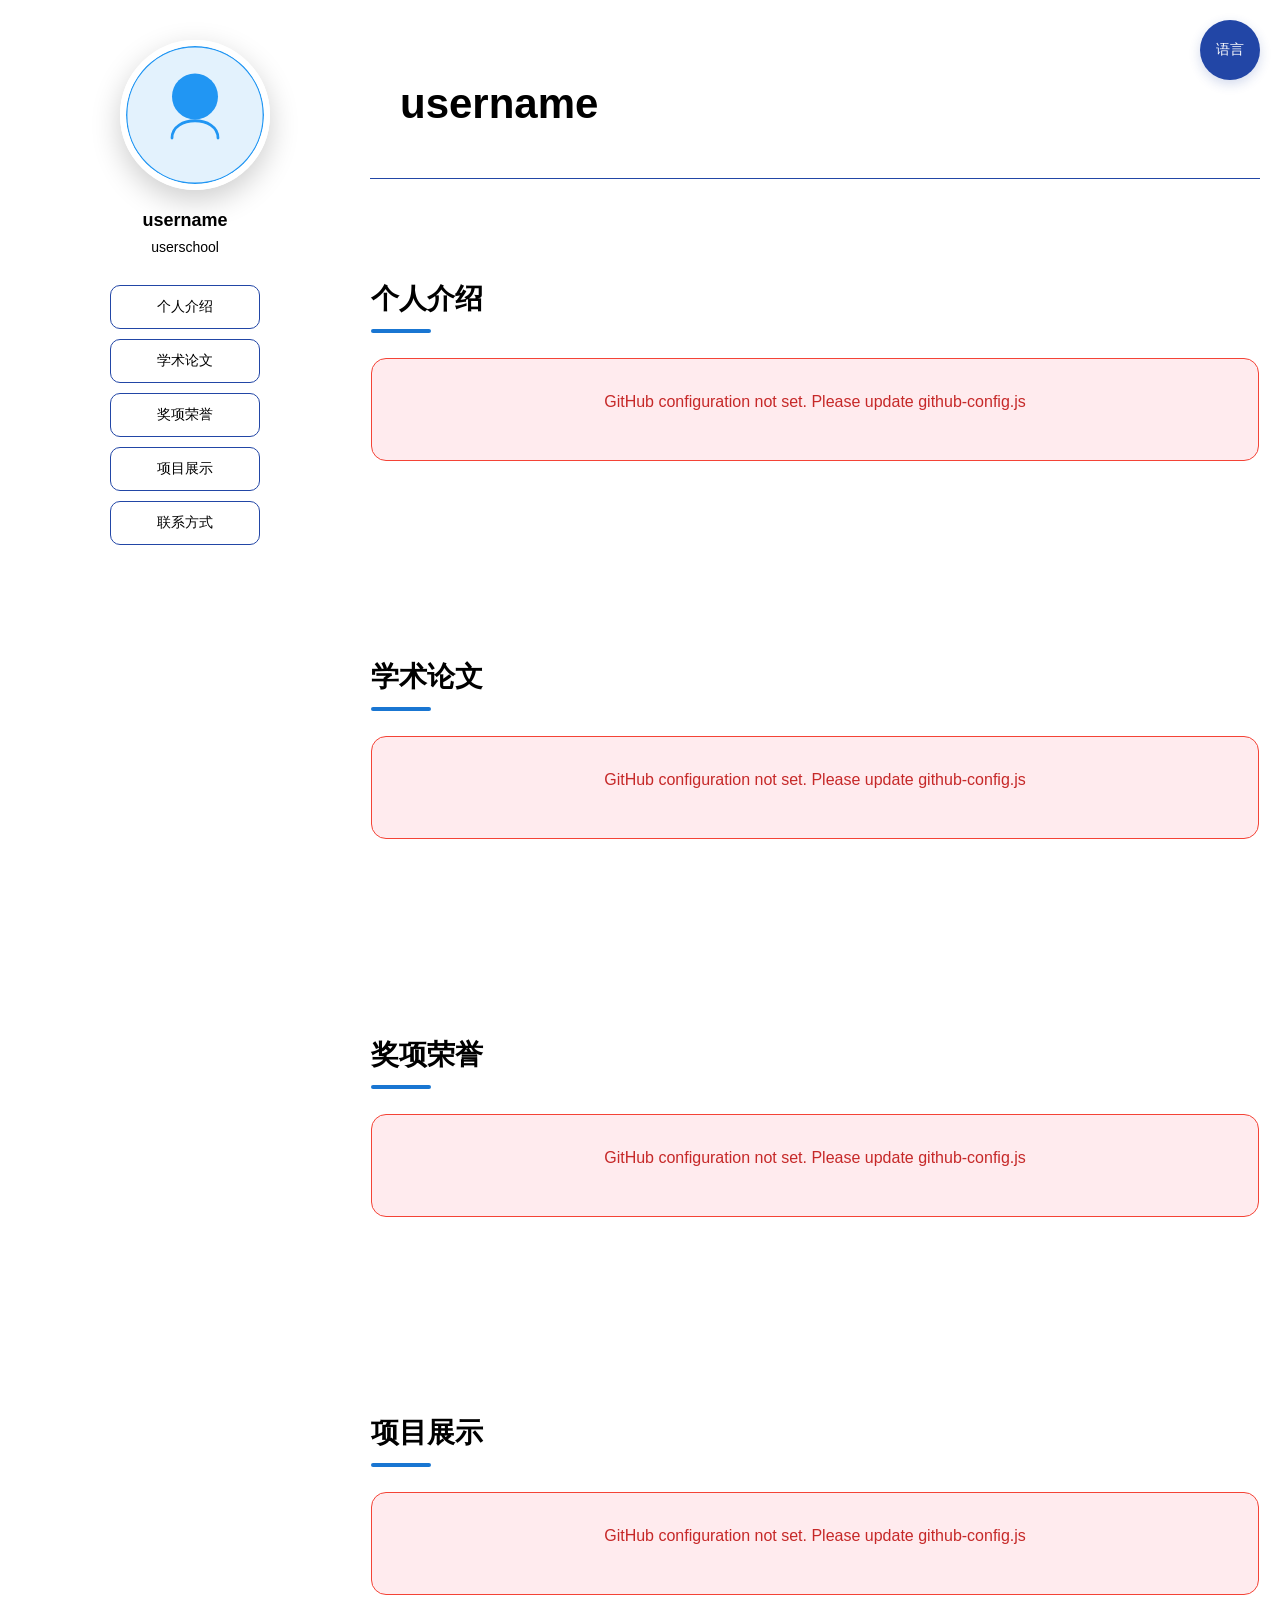
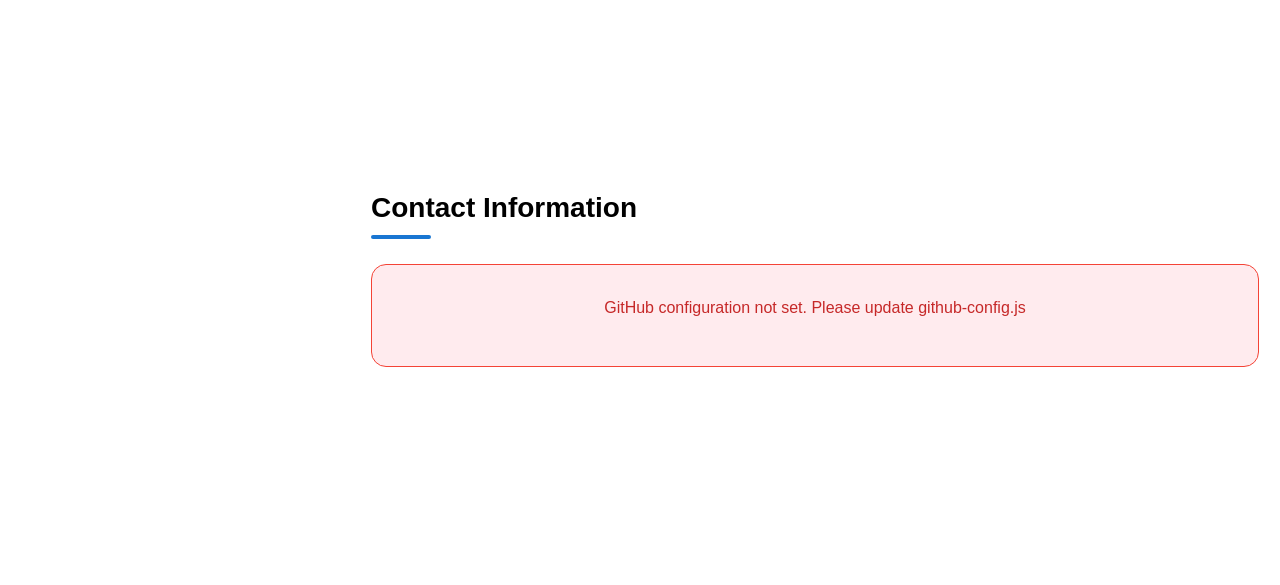
==== index.html @ c63da471 "change" ====
<!DOCTYPE html>
<html lang="en">
<head>
    <meta charset="UTF-8">
    <title>Personal Profile - Alex Chen</title>
    <meta name="viewport" content="width=device-width, initial-scale=1.0">
    <!-- Publications API and Styles -->
    <link rel="stylesheet" href="publications-styles.css">
    <link rel="stylesheet" href="projects-styles.css">
    <link rel="stylesheet" href="awards-styles.css">
    <link rel="stylesheet" href="personal-styles.css">
    <link rel="stylesheet" href="contact-styles.css">
    <style>
        * {
            margin: 0;
            padding: 0;
            box-sizing: border-box;
        }

        body {
            font-family: -apple-system, BlinkMacSystemFont, 'Segoe UI', Roboto, 'Helvetica Neue', Arial, sans-serif;
            background: #FFFFFF;
            color: #000000;
            min-height: 100vh;
            padding: 40px 20px;
        }

        .main-container {
            max-width: 1200px;
            margin: 0 auto;
            position: relative;
        }

        .avatar-container {
            position: absolute;
            top: 0;
            left: 0;
            z-index: 10;
        }

        .avatar {
            width: 150px;
            height: 150px;
            border-radius: 50%;
            border: 6px solid #fff;
            box-shadow: 0 10px 30px rgba(0, 0, 0, 0.2);
            overflow: hidden;
            position: relative;
        }

        .profile-info {
            margin-top: 20px;
            text-align: center;
        }

        .profile-name-left {
            font-size: 18px;
            font-weight: 600;
            color: #000000;
            margin-bottom: 8px;
        }

        .profile-school {
            font-size: 14px;
            color: #000000;
            font-weight: 400;
        }

        .avatar img {
            width: 100%;
            height: 100%;
            object-fit: cover;
        }

        .profile-name-header {
            margin-bottom: 60px;
            padding-top: 20px;
            padding-left: 40px;
        }

        .content-grid {
            padding: 0 40px;
        }

        .profile-name {
            font-size: 48px;
            font-weight: 800;
            color: #000000;
            margin-bottom: 10px;
            text-align: left;
        }

        .profile-subtitle {
            font-size: 24px;
            color: rgba(255, 255, 255, 0.9);
            font-weight: 400;
        }

        .content-grid {
            margin-top: 80px;
        }

        .section-card {
            background: transparent;
            padding: 20px 0;
            margin-bottom: 30px;
            border: none;
            box-shadow: none;
        }

        /* 移除personal-info和contact的边框，全部采用隐形边界 */
        .section-card#personal-info,
        .section-card#contact {
            background: transparent;
            padding: 20px 0;
            border: none;
            border-radius: 0;
        }

        .section-card:hover {
            transform: none;
            box-shadow: none;
        }

        .section-title {
            font-size: 28px;
            font-weight: 700;
            color: #000000;
            margin-bottom: 25px;
            position: relative;
            padding-bottom: 15px;
        }

        .section-title::after {
            content: '';
            position: absolute;
            bottom: 0;
            left: 0;
            width: 60px;
            height: 4px;
            background: #1976D2;
            border-radius: 2px;
        }

        .section-content {
            color: #000000;
            line-height: 1.8;
            font-size: 16px;
        }

        .section-content p {
            margin-bottom: 15px;
        }

        .contact-grid {
            display: grid;
            grid-template-columns: 1fr;
            gap: 20px;
        }

        .contact-item {
            display: flex;
            align-items: center;
            gap: 15px;
            padding: 15px;
            background: #F5F5F5;
            border-radius: 10px;
            transition: background 0.3s ease;
        }

        .contact-item:hover {
            background: #F5F5F5;
        }

        .contact-icon {
            width: 24px;
            height: 24px;
            fill: #2246A6;
        }

        .contact-text {
            color: #000000;
            font-size: 16px;
        }

        .timeline {
            position: relative;
        }

        .timeline::before {
            content: '';
            position: absolute;
            left: 20px;
            top: 0;
            bottom: 0;
            width: 2px;
            background: #e0e0e0;
        }

        .timeline-item {
            position: relative;
            padding-left: 60px;
            margin-bottom: 30px;
        }

        .timeline-dot {
            position: absolute;
            left: 14px;
            top: 5px;
            width: 14px;
            height: 14px;
            background: #2246A6;
            border-radius: 50%;
            border: 3px solid white;
            box-shadow: 0 0 0 3px #667eea;
        }

        .timeline-date {
            font-size: 14px;
            color: #000000;
            font-weight: 600;
            margin-bottom: 5px;
        }

        .timeline-content {
            color: #000000;
        }

        .team-tags {
            display: flex;
            flex-wrap: wrap;
            gap: 12px;
        }

        .team-tag {
            background: #ffffff;
            color: white;
            padding: 10px 20px;
            border-radius: 25px;
            font-size: 14px;
            font-weight: 500;
            transition: transform 0.2s ease, box-shadow 0.2s ease;
        }

        .team-tag:hover {
            transform: translateY(-2px);
            box-shadow: 0 5px 15px rgba(0, 0, 0, 0.15);
        }

        .team-section {
            margin-bottom: 20px;
        }

        .team-subtitle {
            font-size: 20px;
            font-weight: 600;
            color: #000000;
            margin-bottom: 15px;
        }

        .team-description {
            color: #000000;
            line-height: 1.6;
            margin-bottom: 15px;
        }

        /* 新布局样式 */
        .layout-container {
            display: flex;
            min-height: 100vh;
        }

        .left-sidebar {
            position: fixed;
            top: 0;
            left: 50px;
            width: 280px;
            height: 100vh;
            background: #FFFFFF;
            z-index: 10;
            overflow-y: auto;
            text-align: center;
        }

        .right-content {
            flex: 1;
            margin-left: 350px;
            min-height: 100vh;
            background: #FFFFFF;
        }

        .avatar-container {
            padding: 40px 20px;
            text-align: center;
            margin-left: 40px;
        }

        .avatar {
            position: relative;
            right: -10px;
        }

        .profile-info {
            margin-top: 20px;
            text-align: center;
        }

        .profile-name-left {
            font-size: 18px;
            font-weight: 600;
            color: #000000;
            margin-bottom: 8px;
        }

        .profile-school {
            font-size: 14px;
            color: #000000;
            font-weight: 400;
        }

        .nav-bar {
            display: flex;
            flex-direction: column;
            gap: 10px;
            margin-top: 30px;
            width: 100%;
        }

        .nav-btn {
            background: #FFFFFF;
            border: 1px solid #2246A6;
            border-radius: 10px;
            padding: 12px 20px;
            color: #000000;
            font-size: 14px;
            font-weight: 500;
            cursor: pointer;
            transition: all 0.3s ease;
            text-align: center;
        }

        .nav-btn:hover {
            background: #2246A6;
            color: #FFFFFF;
            transform: translateY(-2px);
            box-shadow: 0 5px 15px rgba(34, 69, 166, 0.3);
        }

        
        .papers-grid {
            display: block; /* 改为块级布局，确保垂直排列 */
        }

        .papers-grid > * {
            margin-bottom: 30px; /* 添加底部间距 */
        }

        .paper-card {
            background: transparent;
            border: none;
            padding: 20px 0;
            transition: none;
        }

        .paper-card:hover {
            transform: none;
            box-shadow: none;
            background: transparent;
        }

        .paper-content {
            display: block;
        }

        .paper-image {
            margin: 15px 0 0 0;
            text-align: left;
            line-height: 0; /* 消除图片下方空白 */
        }

        .paper-image img {
            max-width: 100%;
            height: auto;
            border-radius: 8px;
            display: block; /* 直接显示完整图片 */
        }

        .paper-info {
            display: block;
        }

        .paper-title {
            font-size: 18px;
            font-weight: 600;
            color: #000000;
            margin-bottom: 10px;
        }

        .paper-authors {
            color: #000000;
            font-size: 14px;
            margin-bottom: 8px;
        }

        .author {
            font-weight: 500;
        }

        .paper-venue {
            color: #000000;
            font-size: 14px;
            font-weight: 500;
            margin-bottom: 5px;
        }

        .paper-date {
            color: #000000;
            font-size: 12px;
            margin-bottom: 15px;
        }

        .paper-links {
            display: flex;
            gap: 15px;
            margin-bottom: 15px;
        }

        .paper-link {
            color: #000000;
            text-decoration: none;
            font-size: 14px;
            font-weight: 500;
            transition: color 0.2s ease;
        }

        .paper-link:hover {
            color: #764ba2;
            text-decoration: underline;
        }

        .paper-abstract {
            color: #000000;
            line-height: 1.6;
            font-size: 14px;
            margin-bottom: 10px;
        }

        .paper-citations {
            color: #000000;
            font-size: 13px;
            font-weight: 500;
        }

        .awards-grid {
            display: grid;
            grid-template-columns: 1fr;
            gap: 20px;
        }

        .award-item {
            display: flex;
            gap: 20px;
            padding: 15px 0;
            background: transparent;
            border: none;
            transition: none;
        }

        .award-item:hover {
            transform: none;
            box-shadow: none;
            background: transparent;
        }

        .award-icon {
            font-size: 40px;
            min-width: 60px;
            text-align: center;
        }

        .award-content {
            flex: 1;
        }

        .award-name {
            font-size: 18px;
            font-weight: 600;
            color: #000000;
            margin-bottom: 5px;
        }

        .award-date {
            color: #000000;
            font-size: 14px;
            font-weight: 500;
            margin-bottom: 3px;
        }

        .award-org {
            color: #000000;
            font-size: 14px;
            margin-bottom: 8px;
        }

        .award-desc {
            color: #000000;
            line-height: 1.6;
            font-size: 14px;
        }

        .projects-grid {
            display: block; /* 改为块级布局，确保垂直排列 */
        }

        .projects-grid > * {
            margin-bottom: 30px; /* 添加底部间距 */
        }

        .project-card {
            background: transparent;
            border: none;
            padding: 20px 0;
            transition: none;
        }

        .project-card:hover {
            transform: none;
            box-shadow: none;
            background: transparent;
        }

        .project-content {
            display: block;
        }

        .project-image {
            margin: 15px 0 0 0;
            text-align: left;
        }

        .project-image img {
            max-width: 100%;
            height: auto;
            border-radius: 8px;
        }

        .project-info {
            display: block;
        }

        .project-title {
            font-size: 20px;
            font-weight: 600;
            color: #000000;
            margin-bottom: 5px;
        }

        .project-duration {
            color: #000000;
            font-size: 14px;
            font-weight: 500;
        }

        .project-description {
            color: #000000;
            line-height: 1.6;
            margin-bottom: 15px;
        }

        .project-tech {
            display: flex;
            flex-wrap: wrap;
            gap: 8px;
            margin-bottom: 15px;
        }

        .tech-tag {
            background: #ffffff;
            color: white;
            padding: 6px 12px;
            border-radius: 15px;
            font-size: 12px;
            font-weight: 500;
        }

        .project-role,
        .project-team {
            color: #000000;
            font-size: 14px;
            margin-bottom: 8px;
        }

        .project-links {
            display: flex;
            gap: 15px;
            margin-top: 15px;
        }

        .project-link {
            color: #000000;
            text-decoration: none;
            font-size: 14px;
            font-weight: 500;
            transition: color 0.2s ease;
        }

        .project-link:hover {
            color: #764ba2;
            text-decoration: underline;
        }

        .profile-name-header {
            background: #FFFFFF;
            padding: 40px 30px;
            margin-bottom: 40px;
            border-bottom: 1px solid #2246A6;
        }

        .profile-name {
            font-size: 42px;
            font-weight: 800;
            color: #000000;
            margin-bottom: 10px;
            text-shadow: none;
        }

        .profile-subtitle {
            font-size: 20px;
            color: rgba(255, 255, 255, 0.9);
            font-weight: 400;
        }

        .content-grid {
            padding:1px;
        }

        .section-card {
            margin-bottom: 60px;
        }

        @media (max-width: 968px) {
            .layout-container {
                flex-direction: column;
            }

            .left-sidebar {
                position: relative;
                width: 100%;
                height: auto;
                box-shadow: none;
                border-bottom: 1px solid rgba(0, 0, 0, 0.1);
            }

            .right-content {
                margin-left: 0;
            }

            .nav-bar {
                flex-direction: row;
                flex-wrap: wrap;
                justify-content: center;
            }

            .nav-btn {
                flex: 1;
                min-width: 150px;
                max-width: 200px;
            }
        }

        @media (max-width: 600px) {
            .avatar-container {
                padding: 30px 20px;
            }

            .nav-bar {
                flex-direction: column;
            }

            .nav-btn {
                min-width: auto;
                max-width: none;
            }

            .content-grid {
                padding: 20px;
            }

            .profile-name {
                font-size: 28px;
            }

            .profile-subtitle {
                font-size: 16px;
            }
        }

        @media (max-width: 968px) {
            .content-grid {
                grid-template-columns: 1fr;
                gap: 30px;
            }

            .profile-name {
                font-size: 36px;
            }

            .profile-subtitle {
                font-size: 20px;
            }

            .avatar {
                width: 120px;
                height: 120px;
            }

            .section-card {
                padding: 30px;
            }
        }

        @media (max-width: 600px) {
            .profile-name-header {
                margin-top: 100px;
                margin-bottom: 40px;
            }

            .profile-name {
                font-size: 28px;
            }

            .section-title {
                font-size: 24px;
            }
        }

        /* 语言切换按钮样式 */
        .language-toggle-btn {
            position: fixed;
            top: 20px;
            right: 20px;
            width: 60px;
            height: 60px;
            border-radius: 50%;
            background: #2246A6;
            border: none;
            cursor: pointer;
            box-shadow: 0 4px 12px rgba(34, 69, 166, 0.2);
            transition: all 0.3s ease;
            font-size: 14px;
            font-weight: 500;
            color: #FFFFFF;
            z-index: 1000;
            display: flex;
            align-items: center;
            justify-content: center;
        }

        .language-toggle-btn:hover {
            background: #2246A6;
            transform: scale(1.05);
            box-shadow: 0 6px 16px rgba(34, 69, 166, 0.3);
        }

        .language-toggle-btn:active {
            transform: scale(0.95);
        }

        .language-toggle-btn[data-lang="en"] {
            font-size: 12px;
        }
    </style>
</head>
<body>
    <!-- 语言切换按钮 -->
    <button id="language-toggle" class="language-toggle-btn" data-lang="zh">语言</button>

    <div class="layout-container">
        <!-- 左侧固定区域 -->
        <div class="left-sidebar">
            <div class="avatar-container">
                <div class="avatar" id="avatar-container">
                    <img id="avatar-image" src="" alt="User Avatar" style="display: none; width: 100%; height: 100%; object-fit: cover; border-radius: 50%;">
                    <!-- Default avatar will be set by JavaScript -->
                </div>
                <div class="profile-info">
                    <h3 class="profile-name-left">username</h3>
                    <p class="profile-school">userschool</p>
                </div>
                <nav class="nav-bar">
                    <button class="nav-btn" data-target="personal-info">Personal Introduction</button>
                    <button class="nav-btn" data-target="papers">Publications</button>
                    <button class="nav-btn" data-target="awards">Awards & Honors</button>
                    <button class="nav-btn" data-target="projects">Projects</button>
                    <button class="nav-btn" data-target="contact">Contact Information</button>
                </nav>
            </div>
        </div>

        <!-- 右侧滚动区域 -->
        <div class="right-content">
            <div class="profile-name-header">
                <h1 class="profile-name">username</h1>
            </div>

            <div class="content-grid">
                <div class="section-card" id="personal-info">
                    <h2 class="section-title" data-lang-key="personal-info">Personal Introduction</h2>
                    <div class="section-content">
                        <div id="personal-container" class="personal-container">
                            <!-- Personal info will be loaded here dynamically -->
                            <div class="personal-loading">
                                <div class="loading-spinner"></div>
                                <p>Loading personal info...</p>
                            </div>
                        </div>
                    </div>
                </div>

                <!-- Papers Section -->
                <div class="section-card" id="papers">
                    <h2 class="section-title" data-lang-key="papers">Publications</h2>
                    <div class="section-content">
                        <div id="publications-container" class="publications-container">
                            <!-- Publications will be loaded here dynamically -->
                            <div class="publications-loading">
                                <div class="loading-spinner"></div>
                                <p>Loading publications...</p>
                            </div>
                        </div>
                    </div>
                </div>

                <!-- Awards Section -->
                <div class="section-card" id="awards">
                    <h2 class="section-title" data-lang-key="awards">Awards & Honors</h2>
                    <div class="section-content">
                        <div id="awards-container" class="awards-container">
                            <!-- Awards will be loaded here dynamically -->
                            <div class="awards-loading">
                                <div class="loading-spinner"></div>
                                <p>Loading awards...</p>
                            </div>
                        </div>
                    </div>
                </div>

                <!-- Projects Section -->
                <div class="section-card" id="projects">
                    <h2 class="section-title" data-lang-key="projects">Projects</h2>
                    <div class="section-content">
                        <div id="projects-container" class="projects-container">
                            <!-- Projects will be loaded here dynamically -->
                            <div class="projects-loading">
                                <div class="loading-spinner"></div>
                                <p>Loading projects...</p>
                            </div>
                        </div>
                    </div>
                </div>

                <div class="section-card" id="contact">
                    <h2 class="section-title">Contact Information</h2>
                    <div class="section-content">
                        <div id="contact-container" class="contact-container">
                            <!-- Contact info will be loaded here dynamically -->
                            <div class="contact-loading">
                                <div class="loading-spinner"></div>
                                <p>Loading contact info...</p>
                            </div>
                        </div>
                    </div>
                </div>
            </div>
        </div>
    </div>

    <!-- API Scripts -->
    <!-- Language Resources and Manager -->
    <script src="language.js"></script>
    <script src="language-manager.js"></script>

    <!-- API Scripts -->
    <script src="github-config.js"></script>
    <script src="avatar-api.js"></script>
    <script src="publications-api.js"></script>
    <script src="projects-api.js"></script>
    <script src="awards-api.js"></script>
    <script src="personal-api.js"></script>
    <script src="contact-api.js"></script>
    <script>
        // 获取所有导航按钮和对应的目标元素
        const navButtons = document.querySelectorAll('.nav-btn');
        const sections = {
            'personal-info': document.getElementById('personal-info'),
            'papers': document.getElementById('papers'),
            'awards': document.getElementById('awards'),
            'projects': document.getElementById('projects'),
            'contact': document.getElementById('contact')
        };

        // 点击导航按钮时的平滑滚动
        navButtons.forEach(button => {
            button.addEventListener('click', () => {
                const targetId = button.getAttribute('data-target');
                const targetSection = sections[targetId];

                if (targetSection) {
                    targetSection.scrollIntoView({
                        behavior: 'smooth',
                        block: 'start'
                    });
                }
            });
        });

        // Add smooth scrolling for all internal links
        document.querySelectorAll('a[href^="#"]').forEach(anchor => {
            anchor.addEventListener('click', function (e) {
                e.preventDefault();
                const target = document.querySelector(this.getAttribute('href'));
                if (target) {
                    target.scrollIntoView({
                        behavior: 'smooth',
                        block: 'start'
                    });
                }
            });
        });

        // Add loading animation for cards
        const observerOptions = {
            threshold: 0.1,
            rootMargin: '0px 0px -10px 0px'
        };

        const observer = new IntersectionObserver((entries) => {
            entries.forEach(entry => {
                if (entry.isIntersecting) {
                    entry.target.style.opacity = '1';
                    entry.target.style.transform = 'translateY(0)';
                }
            });
        }, observerOptions);

        // Observe all cards
        document.querySelectorAll('.section-card, .paper-card, .award-item, .project-card').forEach(card => {
            card.style.opacity = '0';
            card.style.transform = 'translateY(20px)';
            card.style.transition = 'opacity 0.6s ease, transform 0.6s ease';
            observer.observe(card);
        });
    </script>
</body>
</html>
---- publications-styles.css ----
/* Publications 模块样式 */
.publications-section {
    position: relative;
}

.publications-container {
    min-height: 200px;
}

/* 加载状态样式 */
.publications-loading {
    display: flex;
    flex-direction: column;
    align-items: center;
    justify-content: center;
    padding: 40px;
    background: #2246A6;
    border-radius: 15px;
    border: 1px solid #2246A6;
}

.loading-spinner {
    width: 40px;
    height: 40px;
    border: 4px solid #E3F2FD;
    border-top: 4px solid #2246A6;
    border-radius: 50%;
    animation: spin 1s linear infinite;
    margin-bottom: 15px;
}

@keyframes spin {
    0% { transform: rotate(0deg); }
    100% { transform: rotate(360deg); }
}

/* 错误状态样式 */
.publications-error {
    padding: 30px;
    background: #FFEBEE;
    border: 1px solid #F44336;
    border-radius: 15px;
    color: #C62828;
}

.error-message {
    margin: 0;
    text-align: center;
    font-size: 16px;
    line-height: 1.6;
}

/* 空状态样式 */
.publications-empty {
    padding: 40px;
    background: #2246A6;
    border: 1px solid #2246A6;
    border-radius: 15px;
    text-align: center;
}

.publications-empty p {
    margin: 0;
    color: #000000;
    font-size: 16px;
    line-height: 1.6;
}

/* 论文网格布局 */
.publications-grid {
    display: block; /* 改为块级布局，确保垂直排列 */
}

.publications-grid > * {
    margin-bottom: 30px; /* 添加底部间距 */
}

/* 论文内容样式 - 直接输出，不使用卡片包装 */
.publication-content {
    display: block;
    margin-bottom: 30px;
}

/* 论文图片 - 放在内容下方，直接显示完整图片 */
.publication-image {
    width: 100%;
    margin-top: 15px;
    line-height: 0; /* 消除图片下方空白 */
}

.publication-image img {
    max-width: 100%;
    height: auto;
    display: block; /* 直接显示完整图片 */
}

.publication-title {
    font-size: 18px;
    font-weight: 600;
    color: #000000;
    margin: 0 0 10px 0;
    line-height: 1.4;
}

.publication-authors {
    color: #000000;
    font-size: 14px;
    margin-bottom: 8px;
    line-height: 1.5;
}

.publication-venue {
    color: #000000;
    font-size: 14px;
    font-weight: 500;
    margin-bottom: 5px;
}

.publication-date {
    color: #000000;
    font-size: 13px;
    margin-bottom: 15px;
}

.publication-links {
    display: flex;
    gap: 15px;
    margin-bottom: 15px;
    flex-wrap: wrap;
}

.publication-link {
    color: #000000;
    text-decoration: none;
    font-size: 14px;
    font-weight: 500;
    padding: 6px 12px;
    border: 1px solid #2246A6;
    border-radius: 20px;
    transition: all 0.2s ease;
}

.publication-link:hover {
    background: #2196F3;
    color: #ffffff;
    text-decoration: none;
}

.publication-abstract {
    color: #000000;
    font-size: 14px;
    line-height: 1.6;
    margin-bottom: 10px;
}

.publication-citations {
    color: #000000;
    font-size: 13px;
    font-weight: 500;
    text-align: right;
}

/* 响应式设计 */
@media (max-width: 768px) {
    .publications-grid {
        display: block;
    }

    .publication-content {
        padding: 20px;
    }

    .publication-title {
        font-size: 16px;
    }

    .publication-links {
        gap: 10px;
    }

    .publication-link {
        font-size: 13px;
        padding: 5px 10px;
    }

    /* 移动端图片调整 */
    .publication-image {
        height: 200px; /* 移动端减小图片高度 */
    }
}

@media (max-width: 480px) {
    .publications-grid {
        grid-template-columns: 1fr;
    }

    .publication-content {
        padding: 15px;
    }

    .publication-image {
        height: 150px; /* 小屏幕进一步减小 */
        padding: 5px; /* 减小内边距 */
    }

    .publication-links {
        justify-content: center;
    }
}

@media (max-width: 480px) {
    .publications-grid {
        grid-template-columns: 1fr;
    }

    .publication-content {
        padding: 15px;
    }

    .publication-image {
        height: 150px;
    }

    .publication-links {
        justify-content: center;
    }
}

/* 深色模式支持 */
@media (prefers-color-scheme: dark) {
    .publications-loading,
    .publications-empty {
        background: #0D47A1;
        border-color: #64B5F6;
    }

    .loading-spinner {
        border-color: #0D47A1;
        border-top-color: #64B5F6;
    }

    .publications-error {
        background: #B71C1C;
        border-color: #EF5350;
    }

    .publication-card {
        background: #1E3A8A;
        border-color: #64B5F6;
    }

    .publication-title,
    .publication-venue,
    .publication-link {
        color: #64B5F6;
    }

    .publication-authors,
    .publication-date,
    .publication-abstract,
    .publication-citations {
        color: #90CAF9;
    }

    .publication-link {
        border-color: #64B5F6;
    }

    .publication-link:hover {
        background: #64B5F6;
        color: #ffffff;
    }
}
---- projects-styles.css ----
/* Projects 模块样式 */
.projects-section {
    position: relative;
}

.projects-container {
    min-height: 200px;
}

/* 加载状态样式 */
.projects-loading {
    display: flex;
    flex-direction: column;
    align-items: center;
    justify-content: center;
    padding: 40px;
    background: #2246A6;
    border-radius: 15px;
    border: 1px solid #2246A6;
}

.loading-spinner {
    width: 40px;
    height: 40px;
    border: 4px solid #E3F2FD;
    border-top: 4px solid #2246A6;
    border-radius: 50%;
    animation: spin 1s linear infinite;
    margin-bottom: 15px;
}

@keyframes spin {
    0% { transform: rotate(0deg); }
    100% { transform: rotate(360deg); }
}

/* 错误状态样式 */
.projects-error {
    padding: 30px;
    background: #FFEBEE;
    border: 1px solid #F44336;
    border-radius: 15px;
    color: #C62828;
}

.error-message {
    margin: 0;
    text-align: center;
    font-size: 16px;
    line-height: 1.6;
}

/* 空状态样式 */
.projects-empty {
    padding: 40px;
    background: #2246A6;
    border: 1px solid #2246A6;
    border-radius: 15px;
    text-align: center;
}

.projects-empty p {
    margin: 0;
    color: #000000;
    font-size: 16px;
    line-height: 1.6;
}

/* 项目网格布局 */
.projects-grid {
    display: block; /* 改为块级布局，确保垂直排列 */
}

.projects-grid > * {
    margin-bottom: 30px; /* 添加底部间距 */
}

/* 项目卡片样式 */
.project-card {
    background: #ffffff;
    border: 1px solid #2246A6;
    border-radius: 15px;
    overflow: hidden;
    transition: all 0.3s ease;
    box-shadow: 0 4px 15px rgba(33, 150, 243, 0.1);
    display: flex;
    flex-direction: column;
}

.project-card:hover {
    transform: translateY(-5px);
    box-shadow: 0 8px 25px rgba(33, 150, 243, 0.2);
    border-color: #000000;
}

/* 项目卡片样式 - 确保图片在内容下方 */
.project-card {
    background: #ffffff;
    border: 1px solid #2246A6;
    border-radius: 15px;
    overflow: hidden;
    transition: all 0.3s ease;
    box-shadow: 0 4px 15px rgba(33, 150, 243, 0.1);
    display: flex;
    flex-direction: column;
}

.project-card:hover {
    transform: translateY(-5px);
    box-shadow: 0 8px 25px rgba(33, 150, 243, 0.2);
    border-color: #000000;
}

/* 项目内容 - 在上方 */
.project-content {
    padding: 25px;
    flex: 1;
    display: flex;
    flex-direction: column;
    order: 1; /* 确保内容在上方 */
}

/* 项目图片 - 在内容下方，完全展示 */
.project-image {
    width: 100%;
    margin-top: 15px;
    line-height: 0; /* 消除图片下方空白 */
}

.project-image img {
    max-width: 100%;
    height: auto;
    display: block; /* 直接显示完整图片 */
}

.project-title {
    font-size: 20px;
    font-weight: 600;
    color: #000000;
    margin: 0 0 15px 0;
    line-height: 1.4;
}

.project-description {
    color: #000000;
    font-size: 14px;
    line-height: 1.6;
    margin-bottom: 15px;
    flex: 1;
}

.project-technologies {
    color: #000000;
    font-size: 13px;
    font-weight: 500;
    margin-bottom: 15px;
    padding: 10px;
    background: #2246A6;
    border-radius: 8px;
}

.project-links {
    display: flex;
    gap: 15px;
    margin-top: auto;
}

.project-link {
    color: #000000;
    text-decoration: none;
    font-size: 14px;
    font-weight: 500;
    padding: 8px 16px;
    border: 1px solid #2246A6;
    border-radius: 20px;
    transition: all 0.2s ease;
}

.project-link:hover {
    background: #2196F3;
    color: #ffffff;
    text-decoration: none;
}

/* 响应式设计 */
@media (max-width: 768px) {
    .projects-grid {
        display: block;
    }

    .project-content {
        padding: 20px;
    }

    .project-title {
        font-size: 18px;
    }

    .project-links {
        gap: 10px;
    }

    .project-link {
        font-size: 13px;
        padding: 6px 12px;
    }
}

@media (max-width: 480px) {
    .projects-grid {
        grid-template-columns: 1fr;
    }

    .project-content {
        padding: 15px;
    }

    .project-image {
        height: 150px;
    }

    .project-links {
        justify-content: center;
    }
}

/* 深色模式支持 */
@media (prefers-color-scheme: dark) {
    .projects-loading,
    .projects-empty {
        background: #0D47A1;
        border-color: #64B5F6;
    }

    .loading-spinner {
        border-color: #0D47A1;
        border-top-color: #64B5F6;
    }

    .projects-error {
        background: #B71C1C;
        border-color: #EF5350;
    }

    .project-card {
        background: #1E3A8A;
        border-color: #64B5F6;
    }

    .project-title,
    .project-technologies,
    .project-link {
        color: #64B5F6;
    }

    .project-description {
        color: #90CAF9;
    }

    .project-technologies {
        background: #0D47A1;
    }

    .project-link {
        border-color: #64B5F6;
    }

    .project-link:hover {
        background: #64B5F6;
        color: #ffffff;
    }
}
---- awards-styles.css ----
/* Awards 模块样式 */
.awards-section {
    position: relative;
}

.awards-container {
    min-height: 200px;
}

/* 加载状态样式 */
.awards-loading {
    display: flex;
    flex-direction: column;
    align-items: center;
    justify-content: center;
    padding: 40px;
    background: #2246A6;
    border-radius: 15px;
    border: 1px solid #2246A6;
}

.loading-spinner {
    width: 40px;
    height: 40px;
    border: 4px solid #E3F2FD;
    border-top: 4px solid #2246A6;
    border-radius: 50%;
    animation: spin 1s linear infinite;
    margin-bottom: 15px;
}

@keyframes spin {
    0% { transform: rotate(0deg); }
    100% { transform: rotate(360deg); }
}

/* 错误状态样式 */
.awards-error {
    padding: 30px;
    background: #FFEBEE;
    border: 1px solid #F44336;
    border-radius: 15px;
    color: #C62828;
}

.error-message {
    margin: 0;
    text-align: center;
    font-size: 16px;
    line-height: 1.6;
}

/* 空状态样式 */
.awards-empty {
    padding: 40px;
    background: #2246A6;
    border: 1px solid #2246A6;
    border-radius: 15px;
    text-align: center;
}

.awards-empty p {
    margin: 0;
    color: #000000;
    font-size: 16px;
    line-height: 1.6;
}

/* 获奖网格布局 */
.awards-grid {
    display: grid;
    grid-template-columns: 1fr;
    gap: 20px;
}

/* 获奖项目样式 */
.award-item {
    display: flex;
    gap: 20px;
    padding: 20px;
    background: #2246A6;
    border: 1px solid #2246A6;
    border-radius: 15px;
    transition: all 0.3s ease;
}

.award-item:hover {
    transform: translateY(-3px);
    box-shadow: 0 10px 25px rgba(34, 69, 166, 0.2);
    background: #2246A6;
}

/* 获奖图标 */
.award-icon {
    font-size: 40px;
    min-width: 60px;
    text-align: center;
    display: flex;
    align-items: center;
    justify-content: center;
}

/* 获奖内容 */
.award-content {
    flex: 1;
}

.award-title {
    font-size: 18px;
    font-weight: 600;
    color: #000000;
    margin-bottom: 8px;
    line-height: 1.4;
}

.award-date {
    color: #000000;
    font-size: 14px;
    font-weight: 500;
    margin-bottom: 5px;
}

.award-organization {
    color: #000000;
    font-size: 14px;
    margin-bottom: 8px;
    font-weight: 500;
}

.award-description {
    color: #000000;
    font-size: 14px;
    line-height: 1.6;
}

/* 响应式设计 */
@media (max-width: 768px) {
    .award-item {
        flex-direction: column;
        align-items: center;
        text-align: center;
        gap: 15px;
    }

    .award-icon {
        min-width: auto;
        font-size: 35px;
    }

    .award-title {
        font-size: 16px;
    }

    .award-content {
        width: 100%;
    }
}

@media (max-width: 480px) {
    .award-item {
        padding: 15px;
    }

    .award-icon {
        font-size: 30px;
    }

    .award-title {
        font-size: 15px;
    }

    .award-date,
    .award-organization,
    .award-description {
        font-size: 13px;
    }
}

/* 深色模式支持 */
@media (prefers-color-scheme: dark) {
    .awards-loading,
    .awards-empty {
        background: #0D47A1;
        border-color: #64B5F6;
    }

    .loading-spinner {
        border-color: #0D47A1;
        border-top-color: #64B5F6;
    }

    .awards-error {
        background: #B71C1C;
        border-color: #EF5350;
    }

    .award-item {
        background: #1E3A8A;
        border-color: #64B5F6;
    }

    .award-item:hover {
        background: #0D47A1;
    }

    .award-title,
    .award-organization {
        color: #64B5F6;
    }

    .award-date,
    .award-description {
        color: #90CAF9;
    }
}
---- personal-styles.css ----
/* Personal Introduction 模块样式 */
.personal-section {
    position: relative;
}

.personal-container {
    min-height: 200px;
}

/* 加载状态样式 */
.personal-loading {
    display: flex;
    flex-direction: column;
    align-items: center;
    justify-content: center;
    padding: 40px;
    background: #2246A6;
    border-radius: 15px;
    border: 1px solid #2246A6;
}

.loading-spinner {
    width: 40px;
    height: 40px;
    border: 4px solid #E3F2FD;
    border-top: 4px solid #2196F3;
    border-radius: 50%;
    animation: spin 1s linear infinite;
    margin-bottom: 15px;
}

@keyframes spin {
    0% { transform: rotate(0deg); }
    100% { transform: rotate(360deg); }
}

/* 错误状态样式 */
.personal-error {
    padding: 30px;
    background: #FFEBEE;
    border: 1px solid #F44336;
    border-radius: 15px;
    color: #C62828;
}

.error-message {
    margin: 0;
    text-align: center;
    font-size: 16px;
    line-height: 1.6;
}

/* 空状态样式 */
.personal-empty {
    padding: 40px;
    background: #2246A6;
    border: 1px solid #2246A6;
    border-radius: 15px;
    text-align: center;
}

.personal-empty p {
    margin: 0;
    color: #000000;
    font-size: 16px;
    line-height: 1.6;
}

/* 个人简介内容样式 */
.personal-content {
    color: #000000;
    line-height: 1.8;
    font-size: 16px;
}

.personal-introduction {
    margin-bottom: 30px;
    padding: 20px;
    background: #2246A6;
    border-radius: 10px;
    border-left: 4px solid #2246A6;
}

.personal-section {
    margin-bottom: 25px;
}

.personal-section h3 {
    color: #000000;
    font-size: 18px;
    font-weight: 600;
    margin-bottom: 10px;
    padding-bottom: 5px;
    border-bottom: 2px solid #E3F2FD;
}

.personal-education,
.personal-experience,
.personal-skills {
    padding: 15px;
    background: #f8f9fa;
    border-radius: 8px;
    margin-bottom: 15px;
}

/* 响应式设计 */
@media (max-width: 768px) {
    .personal-content {
        font-size: 15px;
    }

    .personal-introduction {
        padding: 15px;
    }

    .personal-section h3 {
        font-size: 16px;
    }

    .personal-education,
    .personal-experience,
    .personal-skills {
        padding: 12px;
    }
}

@media (max-width: 480px) {
    .personal-content {
        font-size: 14px;
    }

    .personal-introduction {
        padding: 12px;
    }

    .personal-section h3 {
        font-size: 15px;
    }

    .personal-education,
    .personal-experience,
    .personal-skills {
        padding: 10px;
    }
}

/* 深色模式支持 */
@media (prefers-color-scheme: dark) {
    .personal-loading,
    .personal-empty {
        background: #0D47A1;
        border-color: #64B5F6;
    }

    .loading-spinner {
        border-color: #0D47A1;
        border-top-color: #64B5F6;
    }

    .personal-error {
        background: #B71C1C;
        border-color: #EF5350;
    }

    .personal-content {
        color: #90CAF9;
    }

    .personal-introduction {
        background: #1E3A8A;
        border-left-color: #64B5F6;
    }

    .personal-section h3 {
        color: #64B5F6;
        border-bottom-color: #0D47A1;
    }

    .personal-education,
    .personal-experience,
    .personal-skills {
        background: #1E3A8A;
    }
}
---- contact-styles.css ----
/* Contact Information 模块样式 */
.contact-section {
    position: relative;
}

.contact-container {
    min-height: 200px;
}

/* 加载状态样式 */
.contact-loading {
    display: flex;
    flex-direction: column;
    align-items: center;
    justify-content: center;
    padding: 40px;
    background: #2246A6;
    border-radius: 15px;
    border: 1px solid #2246A6;
}

.loading-spinner {
    width: 40px;
    height: 40px;
    border: 4px solid #E3F2FD;
    border-top: 4px solid #2196F3;
    border-radius: 50%;
    animation: spin 1s linear infinite;
    margin-bottom: 15px;
}

@keyframes spin {
    0% { transform: rotate(0deg); }
    100% { transform: rotate(360deg); }
}

/* 错误状态样式 */
.contact-error {
    padding: 30px;
    background: #FFEBEE;
    border: 1px solid #F44336;
    border-radius: 15px;
    color: #C62828;
}

.error-message {
    margin: 0;
    text-align: center;
    font-size: 16px;
    line-height: 1.6;
}

/* 空状态样式 */
.contact-empty {
    padding: 40px;
    background: #2246A6;
    border: 1px solid #2246A6;
    border-radius: 15px;
    text-align: center;
}

.contact-empty p {
    margin: 0;
    color: #000000;
    font-size: 16px;
    line-height: 1.6;
}

/* 联系信息网格布局 */
.contact-grid {
    display: grid;
    grid-template-columns: 1fr;
    gap: 20px;
}

/* 联系信息项目样式 */
.contact-item {
    display: flex;
    align-items: center;
    gap: 15px;
    padding: 15px;
    background: #2246A6;
    border: 1px solid #2246A6;
    border-radius: 10px;
    transition: all 0.3s ease;
}

.contact-item:hover {
    background: #2246A6;
    transform: translateY(-2px);
    box-shadow: 0 5px 15px rgba(34, 69, 166, 0.2);
}

/* 联系信息图标 */
.contact-icon {
    width: 24px;
    height: 24px;
    fill: #000000;
    flex-shrink: 0;
}

/* 联系信息文本 */
.contact-text {
    color: #000000;
    font-size: 16px;
    font-weight: 500;
}

/* 响应式设计 */
@media (max-width: 768px) {
    .contact-grid {
        gap: 15px;
    }

    .contact-item {
        padding: 12px;
    }

    .contact-icon {
        width: 20px;
        height: 20px;
    }

    .contact-text {
        font-size: 15px;
    }
}

@media (max-width: 480px) {
    .contact-grid {
        gap: 10px;
    }

    .contact-item {
        padding: 10px;
    }

    .contact-icon {
        width: 18px;
        height: 18px;
    }

    .contact-text {
        font-size: 14px;
    }
}

/* 深色模式支持 */
@media (prefers-color-scheme: dark) {
    .contact-loading,
    .contact-empty {
        background: #0D47A1;
        border-color: #64B5F6;
    }

    .loading-spinner {
        border-color: #0D47A1;
        border-top-color: #64B5F6;
    }

    .contact-error {
        background: #B71C1C;
        border-color: #EF5350;
    }

    .contact-item {
        background: #1E3A8A;
        border-color: #64B5F6;
    }

    .contact-item:hover {
        background: #0D47A1;
    }

    .contact-icon {
        fill: #64B5F6;
    }

    .contact-text {
        color: #90CAF9;
    }
}
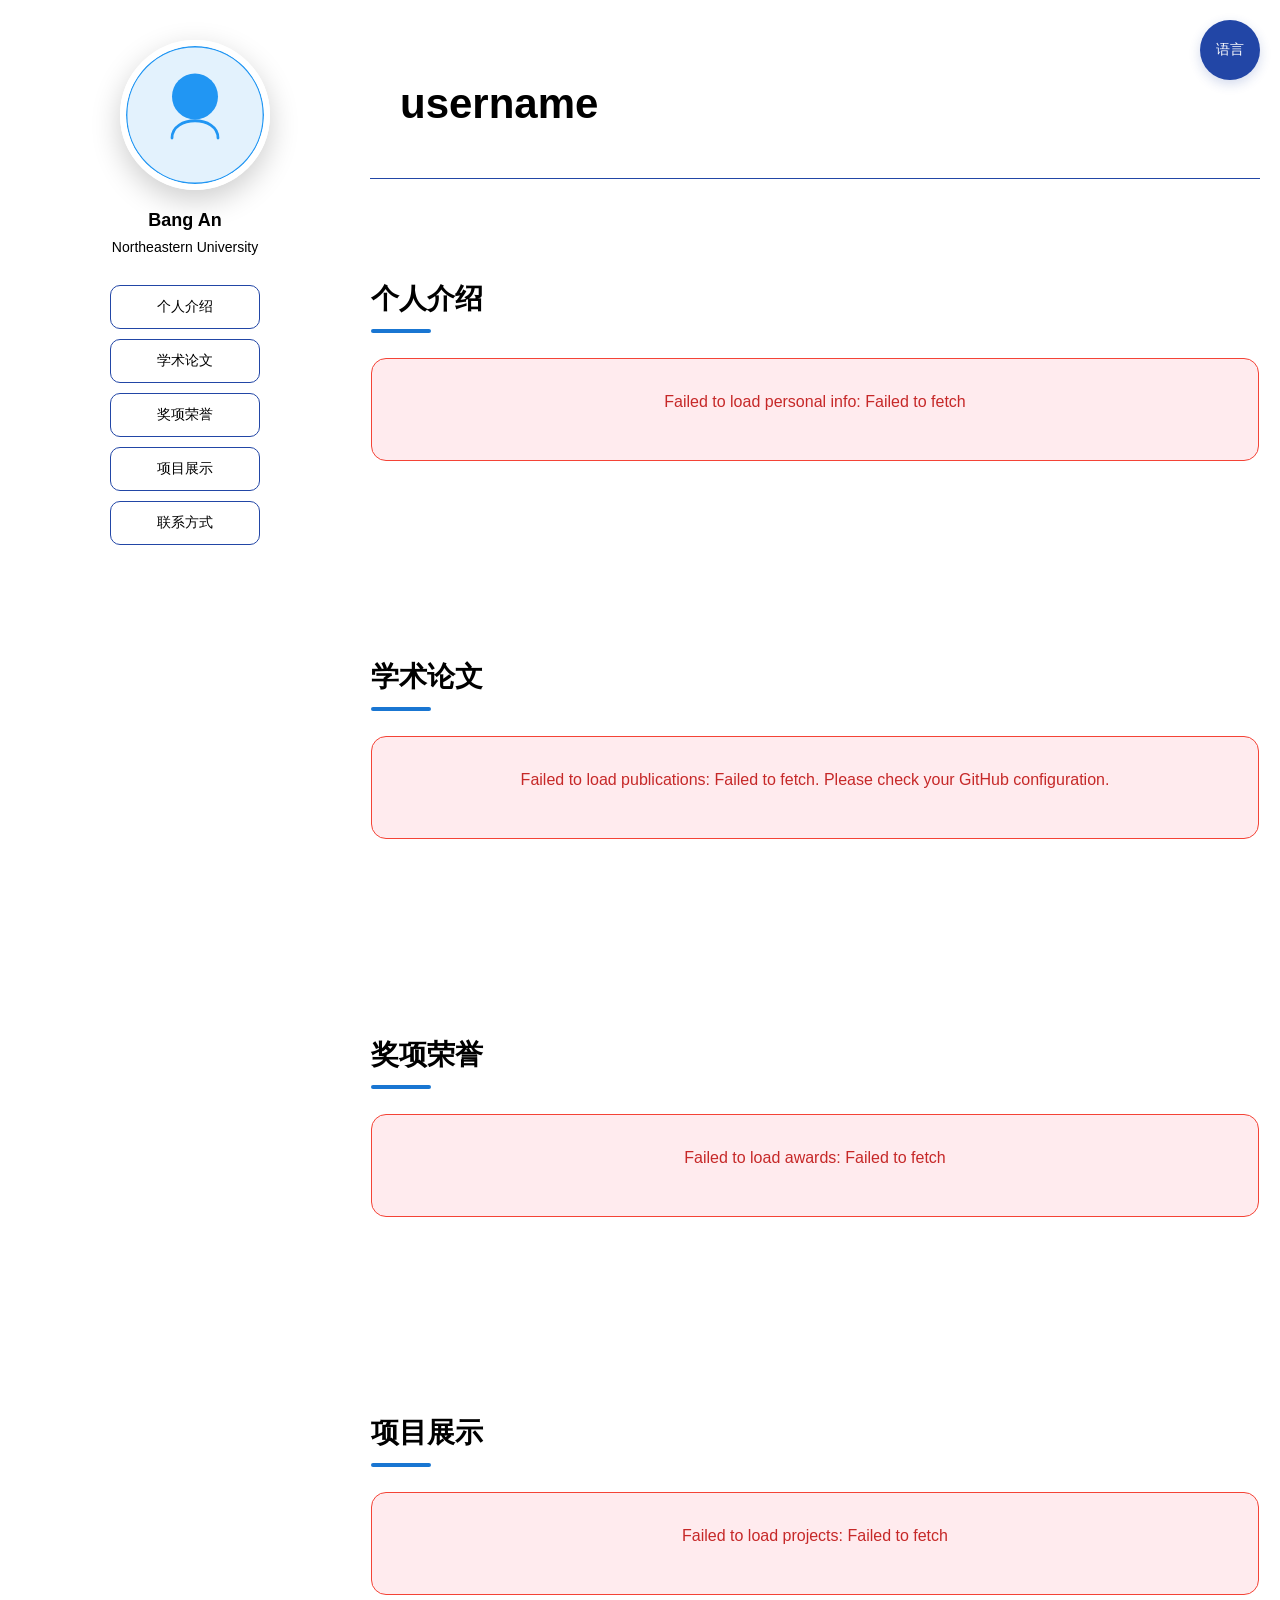
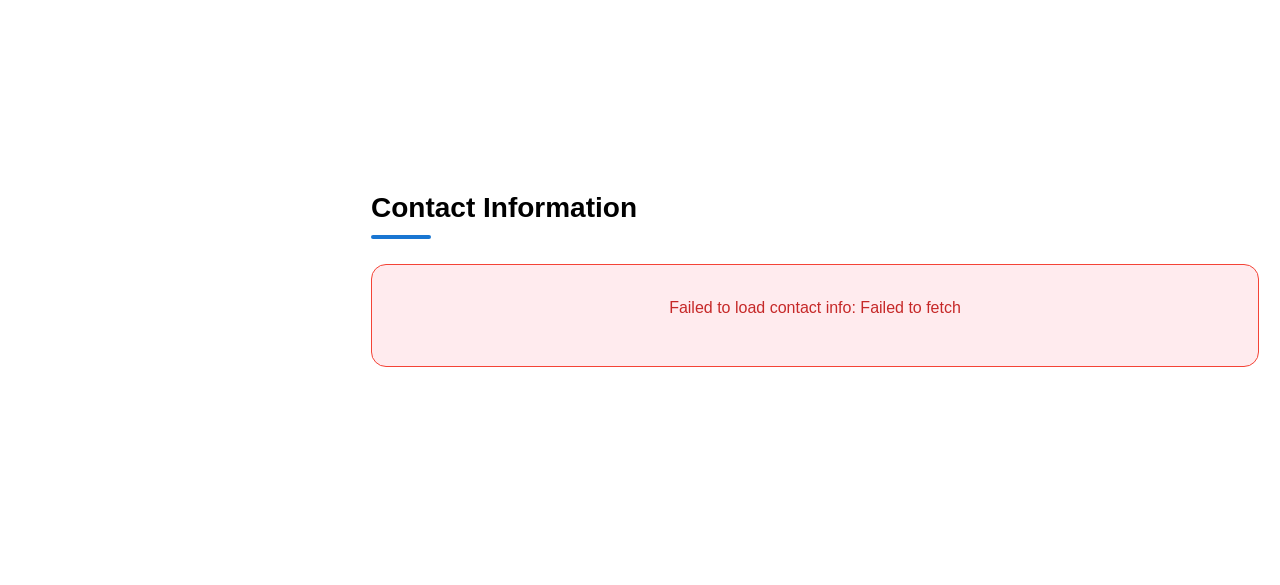
==== commit 88dbe27e: "change name & school" ====
--- a/index.html
+++ b/index.html
@@ -784,8 +784,8 @@
                     <!-- Default avatar will be set by JavaScript -->
                 </div>
                 <div class="profile-info">
-                    <h3 class="profile-name-left">username</h3>
-                    <p class="profile-school">userschool</p>
+                    <h3 class="profile-name-left">Bang An</h3>
+                    <p class="profile-school">Northeastern University</p>
                 </div>
                 <nav class="nav-bar">
                     <button class="nav-btn" data-target="personal-info">Personal Introduction</button>
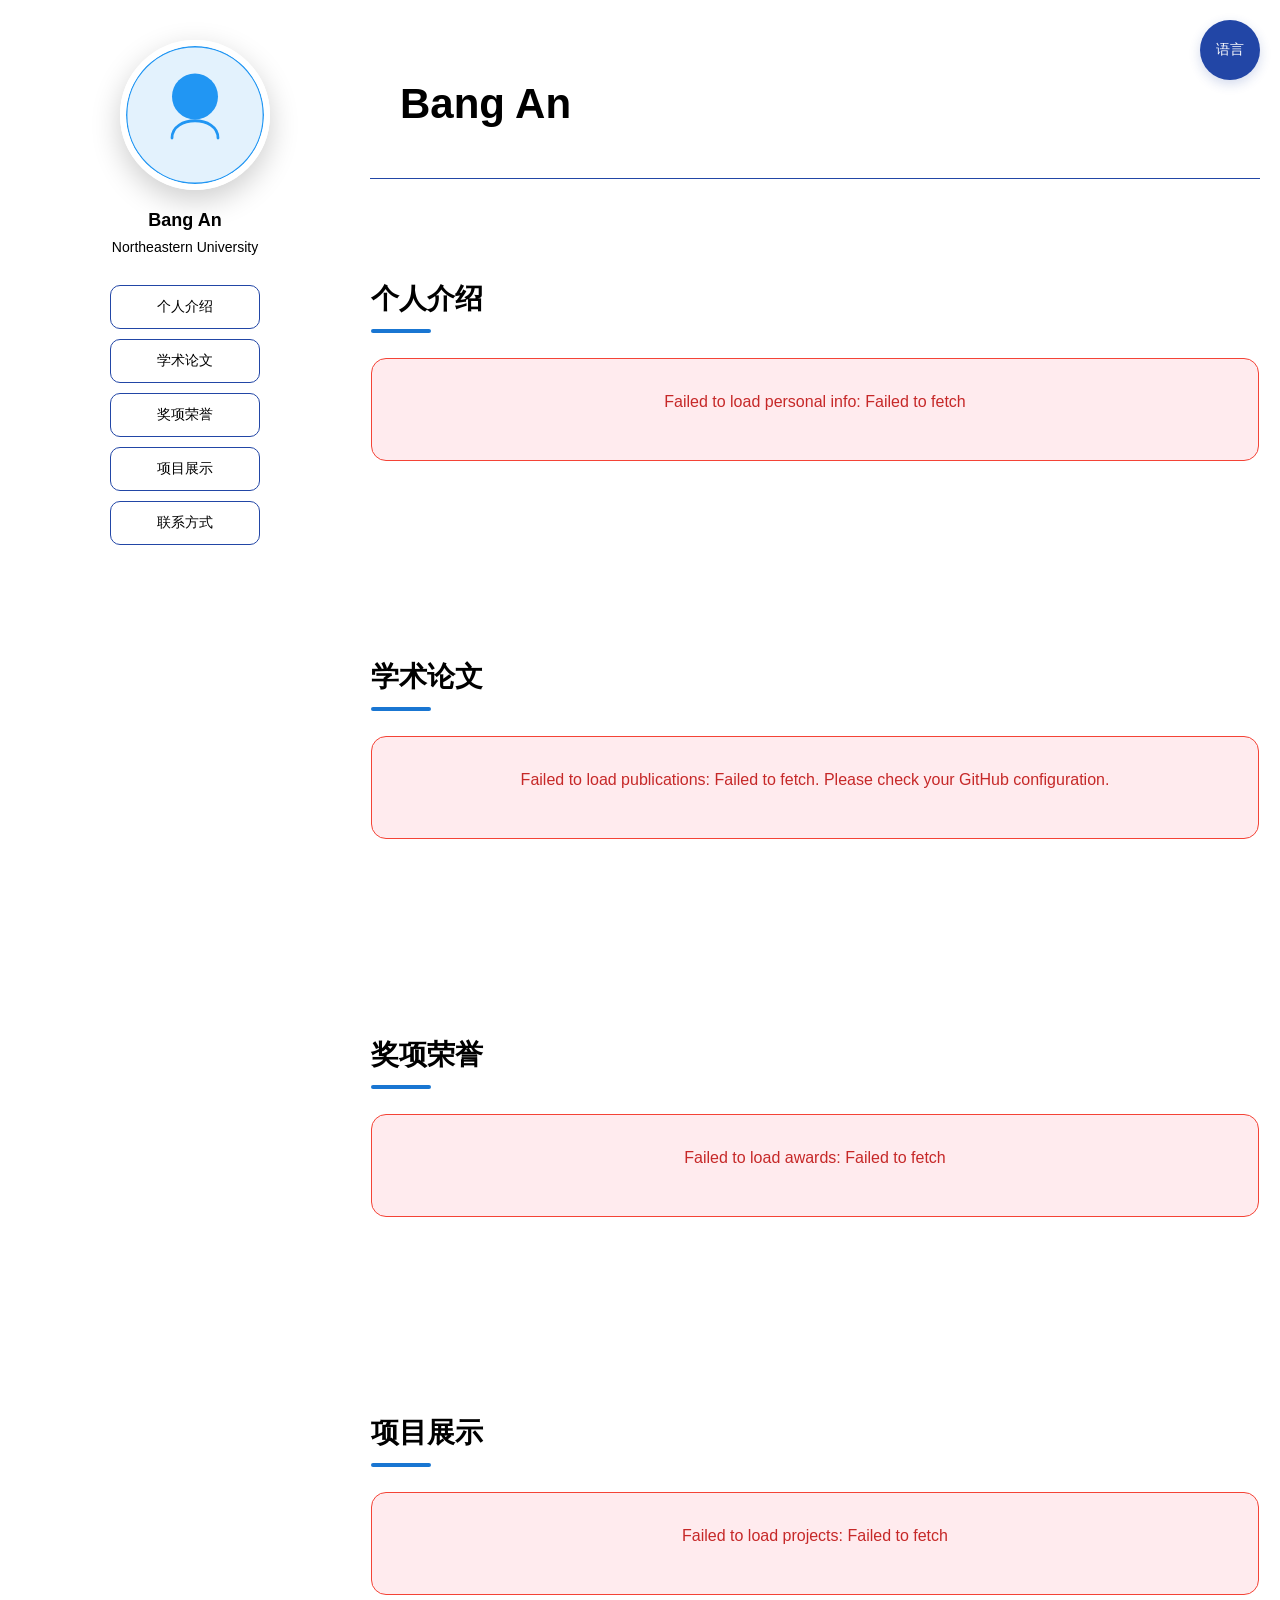
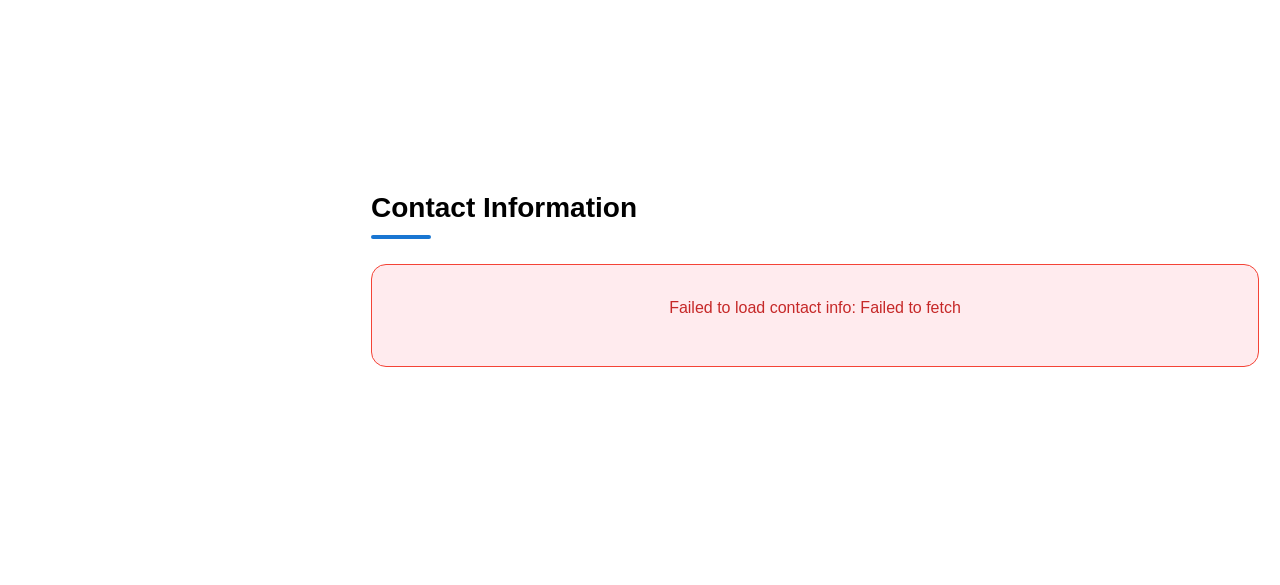
==== commit 6aec27a9: "change username" ====
--- a/index.html
+++ b/index.html
@@ -800,7 +800,7 @@
         <!-- 右侧滚动区域 -->
         <div class="right-content">
             <div class="profile-name-header">
-                <h1 class="profile-name">username</h1>
+                <h1 class="profile-name">Bang An</h1>
             </div>
 
             <div class="content-grid">
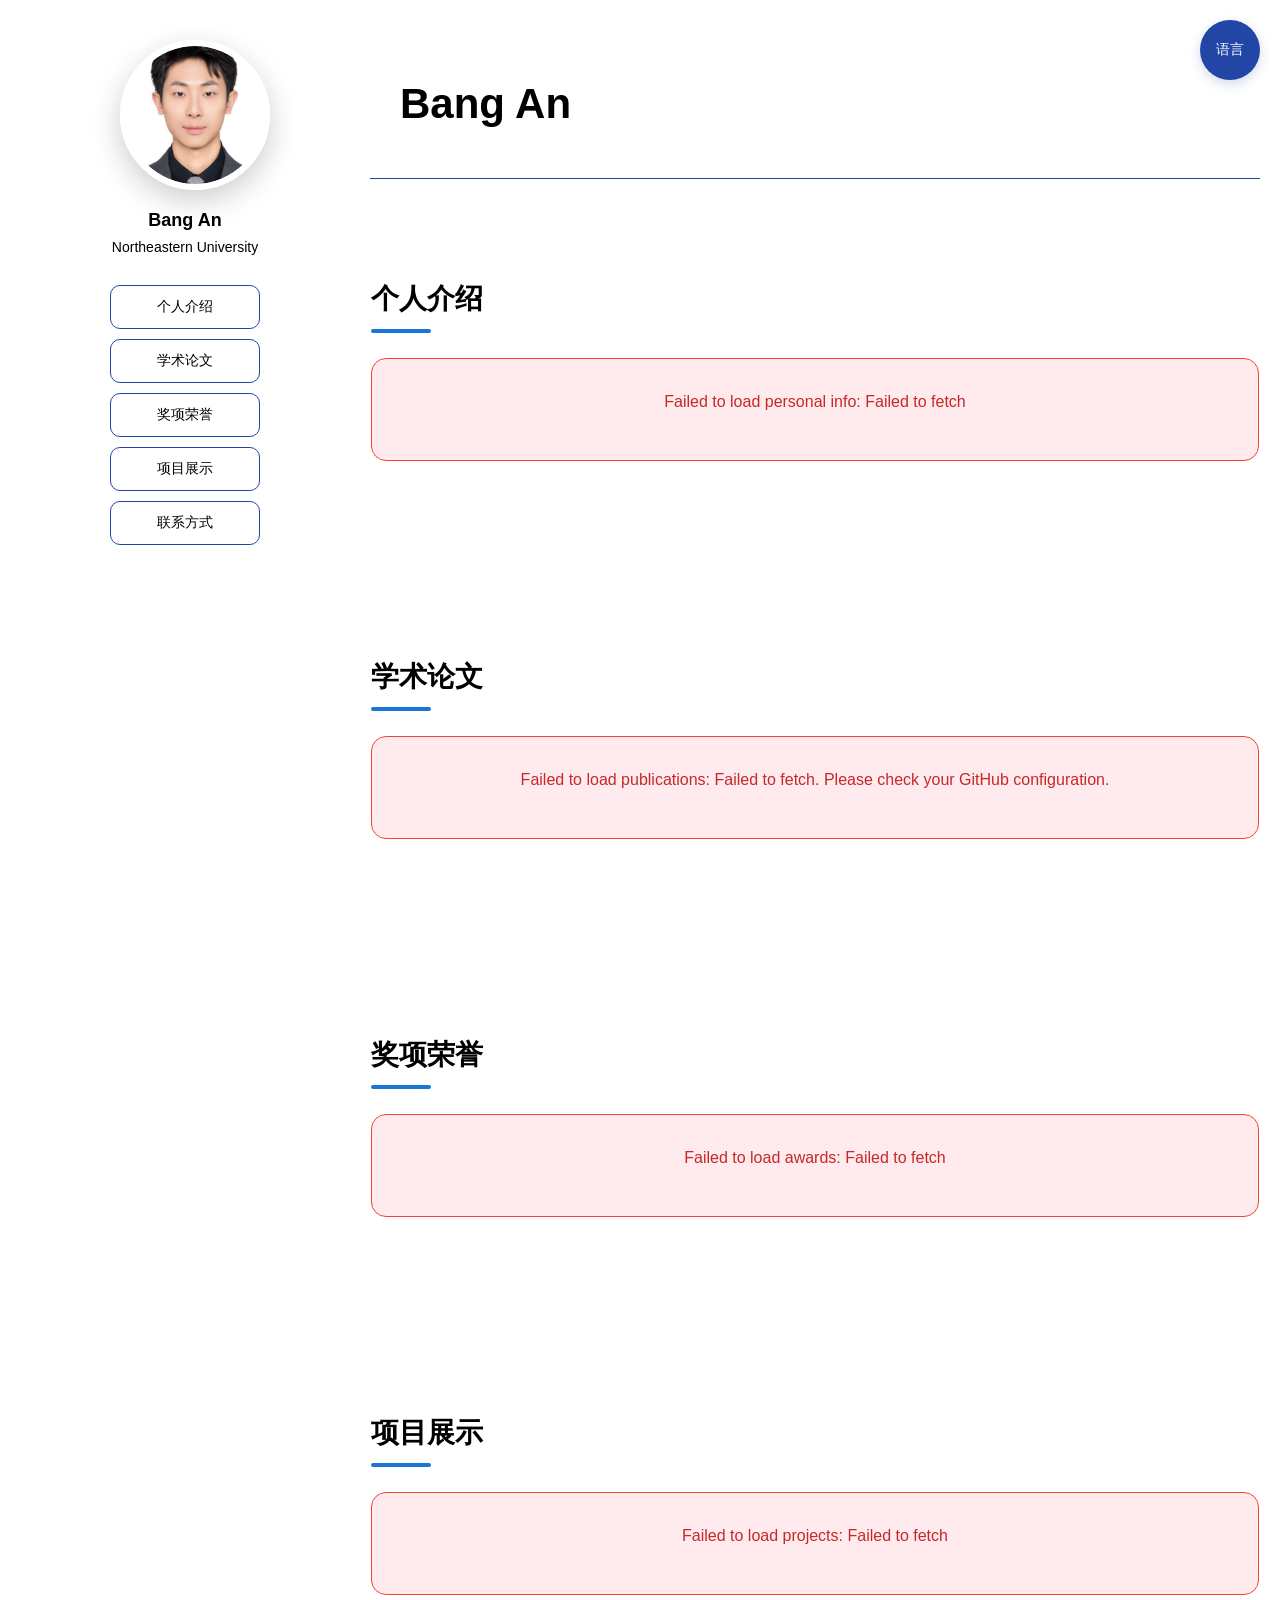
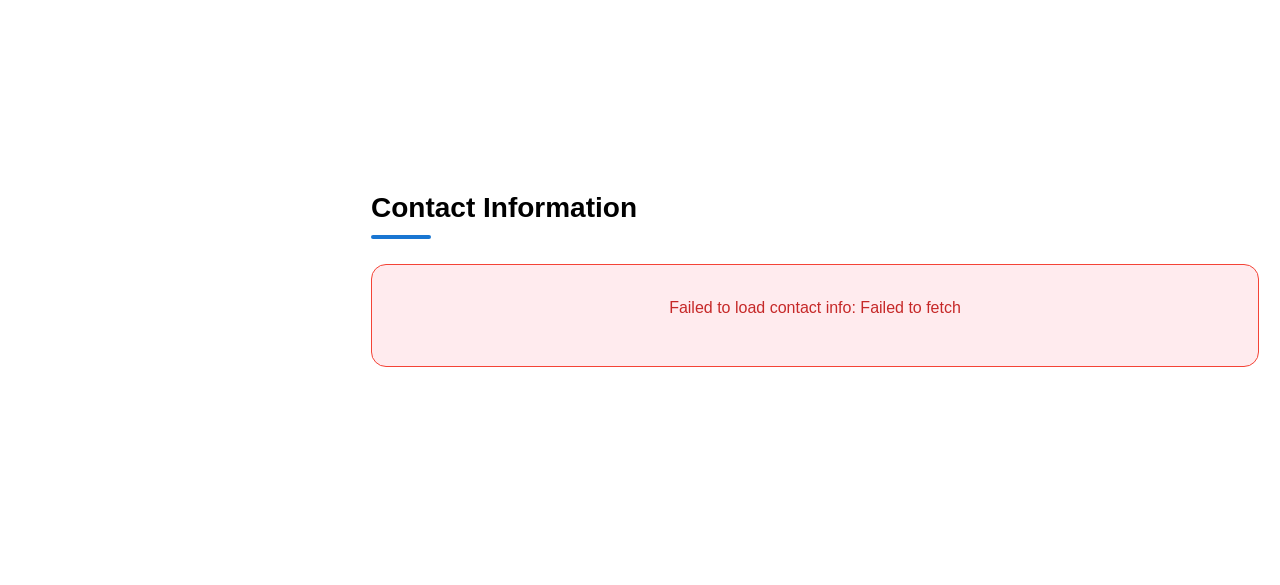
==== commit 35a7db6b: "avatar v3" ====
--- a/index.html
+++ b/index.html
@@ -2,7 +2,7 @@
 <html lang="en">
 <head>
     <meta charset="UTF-8">
-    <title>Personal Profile - Alex Chen</title>
+    <title>Bang An</title>
     <meta name="viewport" content="width=device-width, initial-scale=1.0">
     <!-- Publications API and Styles -->
     <link rel="stylesheet" href="publications-styles.css">
@@ -780,7 +780,7 @@
         <div class="left-sidebar">
             <div class="avatar-container">
                 <div class="avatar" id="avatar-container">
-                    <img id="avatar-image" src="" alt="User Avatar" style="display: none; width: 100%; height: 100%; object-fit: cover; border-radius: 50%;">
+                    <img id="avatar-image" src="https://github.com/BangAnA/BangAnA.github.io/blob/main/src/avatar.jpg" alt="User Avatar" style="display: none; width: 100%; height: 100%; object-fit: cover; border-radius: 50%;">
                     <!-- Default avatar will be set by JavaScript -->
                 </div>
                 <div class="profile-info">
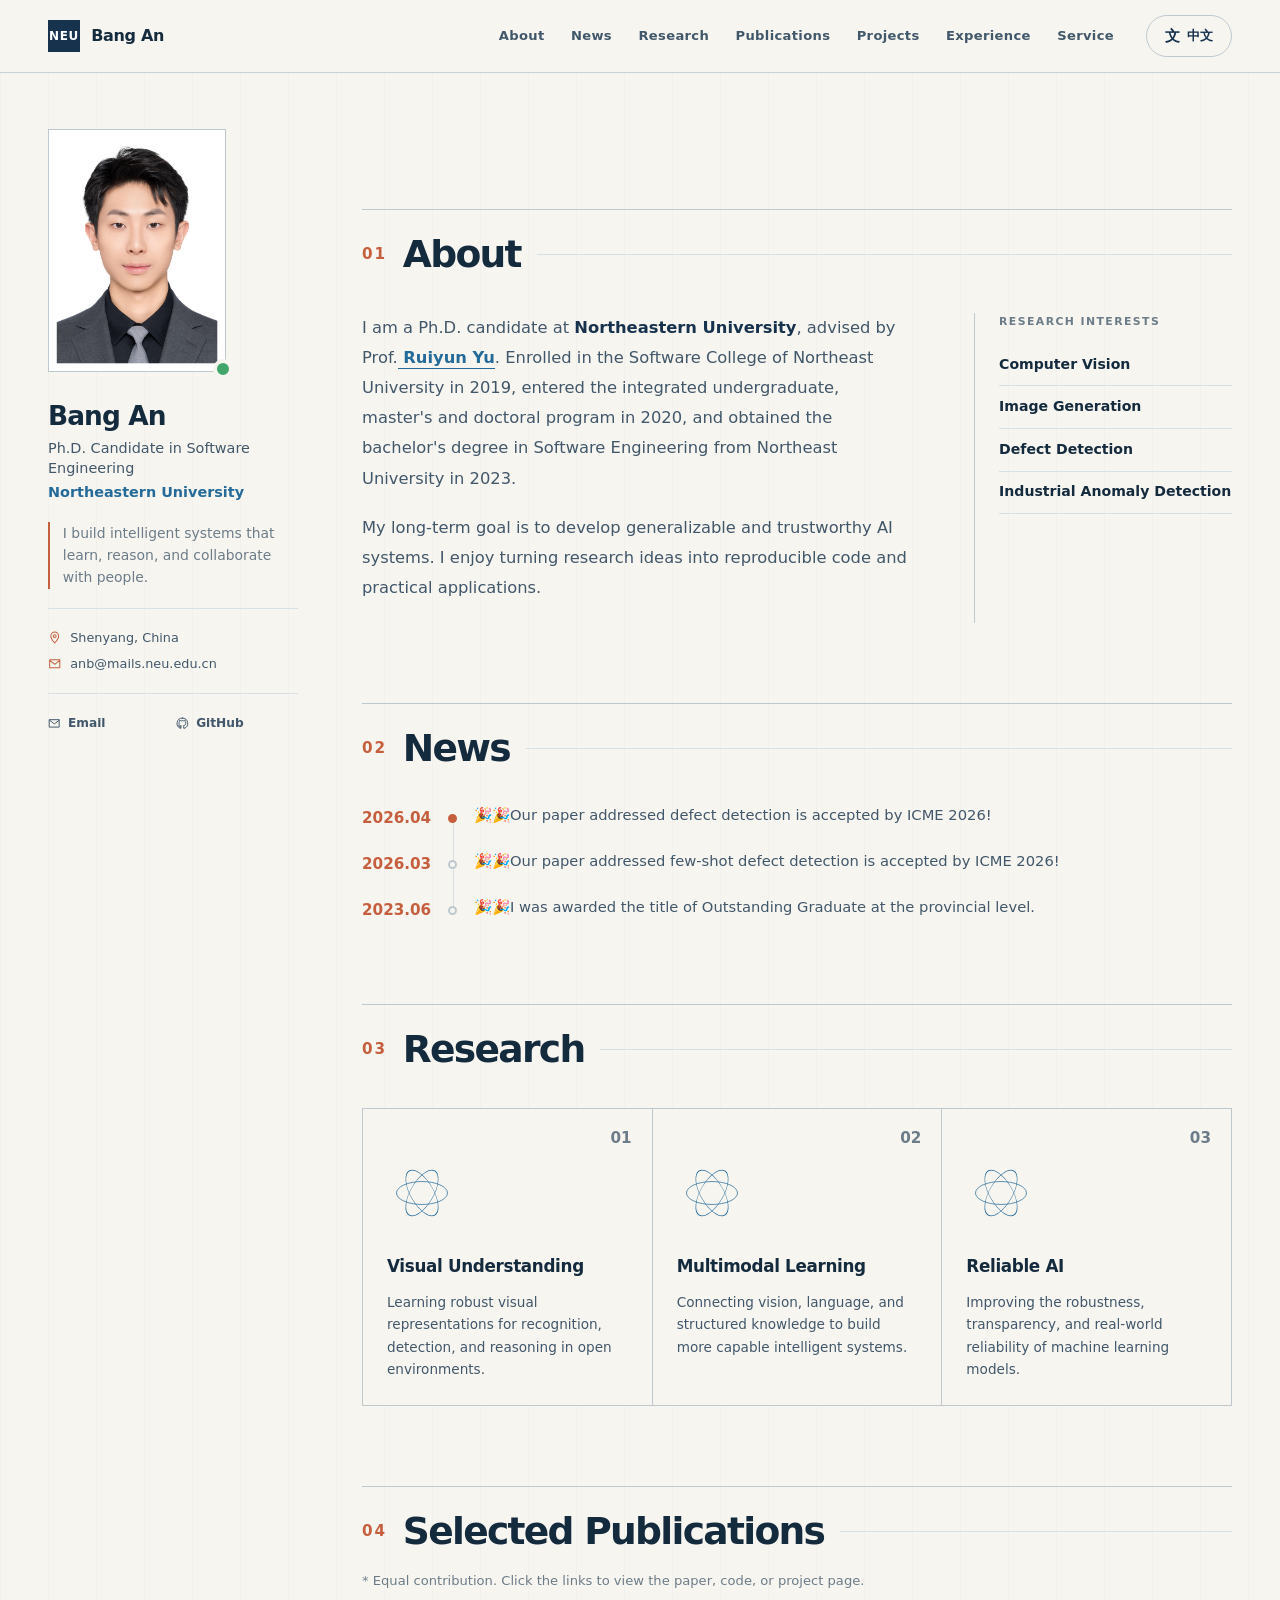
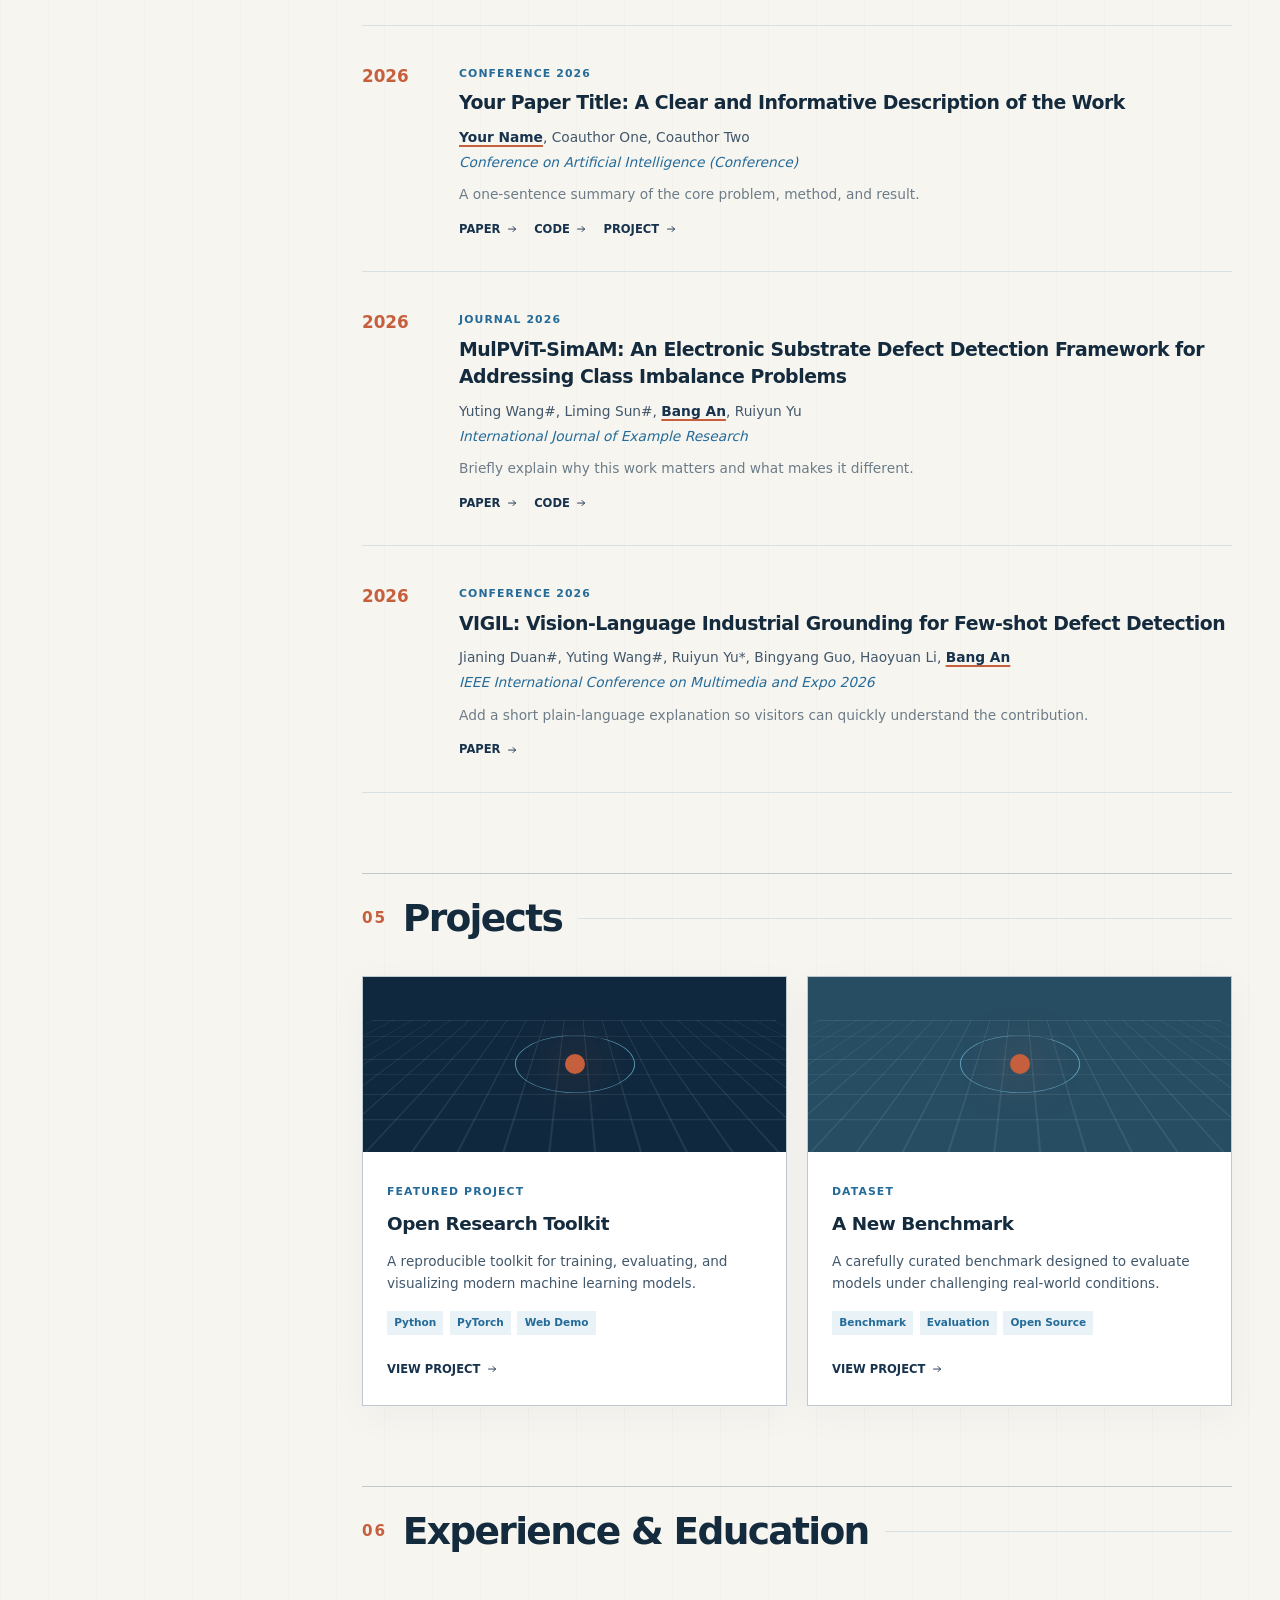
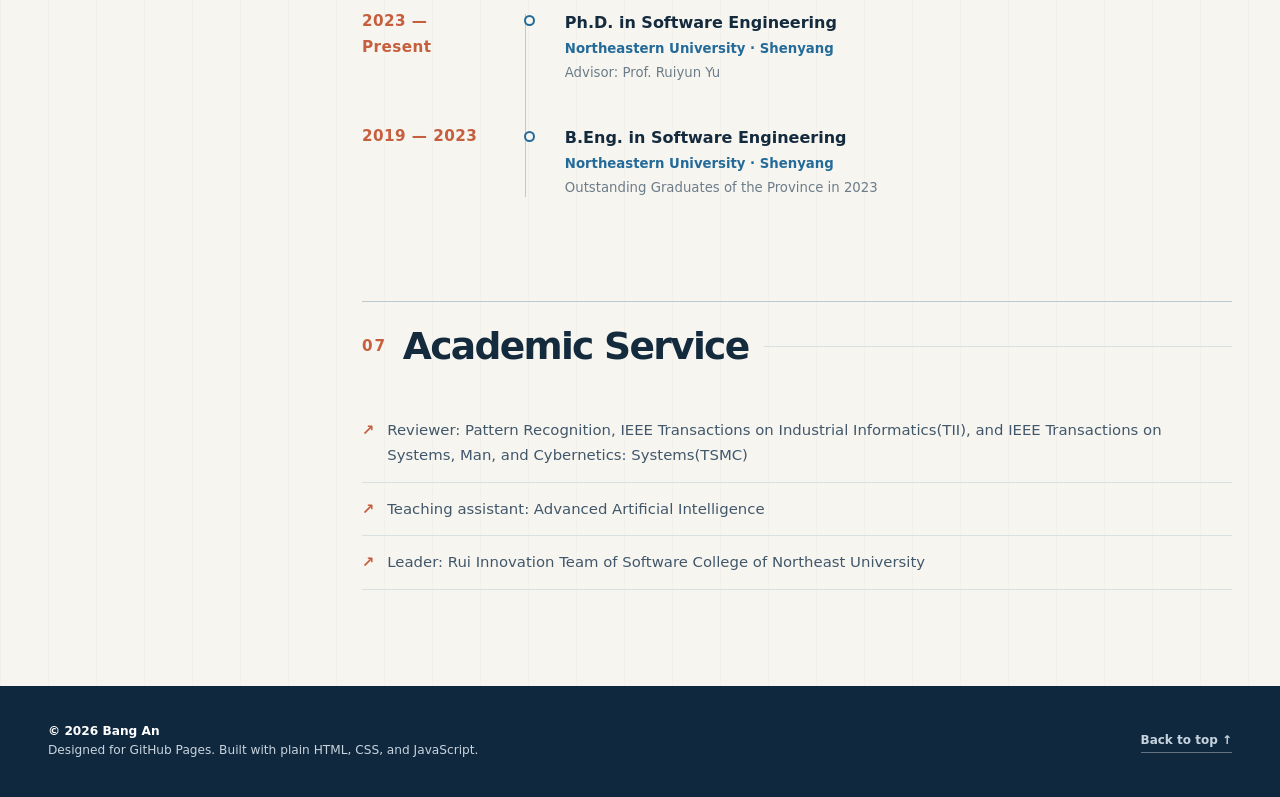
==== commit e893c5ea: "20260721" ====
--- a/index.html
+++ b/index.html
@@ -1,955 +1,61 @@
-<!DOCTYPE html>
+<!doctype html>
 <html lang="en">
-<head>
-    <meta charset="UTF-8">
-    <title>Bang An</title>
-    <meta name="viewport" content="width=device-width, initial-scale=1.0">
-    <!-- Publications API and Styles -->
-    <link rel="stylesheet" href="publications-styles.css">
-    <link rel="stylesheet" href="projects-styles.css">
-    <link rel="stylesheet" href="awards-styles.css">
-    <link rel="stylesheet" href="personal-styles.css">
-    <link rel="stylesheet" href="contact-styles.css">
-    <style>
-        * {
-            margin: 0;
-            padding: 0;
-            box-sizing: border-box;
-        }
+  <head>
+    <meta charset="UTF-8" />
+    <meta name="viewport" content="width=device-width, initial-scale=1.0" />
+    <meta
+      name="description"
+      content="Personal academic homepage — research, publications, projects, and openings."
+    />
+    <meta name="theme-color" content="#17324d" />
+    <title>Your Name · Homepage</title>
+    <link rel="icon" href="assets/avatar.svg" type="image/svg+xml" />
+    <link rel="stylesheet" href="assets/style.css" />
+  </head>
+  <body>
+    <a class="skip-link" href="#main-content">Skip to content</a>
 
-        body {
-            font-family: -apple-system, BlinkMacSystemFont, 'Segoe UI', Roboto, 'Helvetica Neue', Arial, sans-serif;
-            background: #FFFFFF;
-            color: #000000;
-            min-height: 100vh;
-            padding: 40px 20px;
-        }
+    <header class="site-header">
+      <div class="header-inner">
+        <a class="site-brand" href="#home" aria-label="Back to home">
+          <span class="brand-mark" aria-hidden="true">YN</span>
+          <span id="brand-name">Your Name</span>
+        </a>
 
-        .main-container {
-            max-width: 1200px;
-            margin: 0 auto;
-            position: relative;
-        }
+        <button
+          class="menu-toggle"
+          id="menu-toggle"
+          type="button"
+          aria-expanded="false"
+          aria-controls="site-nav"
+          aria-label="Open navigation"
+        >
+          <span></span><span></span><span></span>
+        </button>
 
-        .avatar-container {
-            position: absolute;
-            top: 0;
-            left: 0;
-            z-index: 10;
-        }
+        <nav class="site-nav" id="site-nav" aria-label="Main navigation"></nav>
 
-        .avatar {
-            width: 150px;
-            height: 150px;
-            border-radius: 50%;
-            border: 6px solid #fff;
-            box-shadow: 0 10px 30px rgba(0, 0, 0, 0.2);
-            overflow: hidden;
-            position: relative;
-        }
+        <button class="language-toggle" id="language-toggle" type="button">
+          <span class="language-icon" aria-hidden="true">文</span>
+          <span id="language-label">中文</span>
+        </button>
+      </div>
+    </header>
 
-        .profile-info {
-            margin-top: 20px;
-            text-align: center;
-        }
-
-        .profile-name-left {
-            font-size: 18px;
-            font-weight: 600;
-            color: #000000;
-            margin-bottom: 8px;
-        }
-
-        .profile-school {
-            font-size: 14px;
-            color: #000000;
-            font-weight: 400;
-        }
-
-        .avatar img {
-            width: 100%;
-            height: 100%;
-            object-fit: cover;
-        }
-
-        .profile-name-header {
-            margin-bottom: 60px;
-            padding-top: 20px;
-            padding-left: 40px;
-        }
-
-        .content-grid {
-            padding: 0 40px;
-        }
-
-        .profile-name {
-            font-size: 48px;
-            font-weight: 800;
-            color: #000000;
-            margin-bottom: 10px;
-            text-align: left;
-        }
-
-        .profile-subtitle {
-            font-size: 24px;
-            color: rgba(255, 255, 255, 0.9);
-            font-weight: 400;
-        }
-
-        .content-grid {
-            margin-top: 80px;
-        }
-
-        .section-card {
-            background: transparent;
-            padding: 20px 0;
-            margin-bottom: 30px;
-            border: none;
-            box-shadow: none;
-        }
-
-        /* 移除personal-info和contact的边框，全部采用隐形边界 */
-        .section-card#personal-info,
-        .section-card#contact {
-            background: transparent;
-            padding: 20px 0;
-            border: none;
-            border-radius: 0;
-        }
-
-        .section-card:hover {
-            transform: none;
-            box-shadow: none;
-        }
-
-        .section-title {
-            font-size: 28px;
-            font-weight: 700;
-            color: #000000;
-            margin-bottom: 25px;
-            position: relative;
-            padding-bottom: 15px;
-        }
-
-        .section-title::after {
-            content: '';
-            position: absolute;
-            bottom: 0;
-            left: 0;
-            width: 60px;
-            height: 4px;
-            background: #1976D2;
-            border-radius: 2px;
-        }
-
-        .section-content {
-            color: #000000;
-            line-height: 1.8;
-            font-size: 16px;
-        }
-
-        .section-content p {
-            margin-bottom: 15px;
-        }
-
-        .contact-grid {
-            display: grid;
-            grid-template-columns: 1fr;
-            gap: 20px;
-        }
-
-        .contact-item {
-            display: flex;
-            align-items: center;
-            gap: 15px;
-            padding: 15px;
-            background: #F5F5F5;
-            border-radius: 10px;
-            transition: background 0.3s ease;
-        }
-
-        .contact-item:hover {
-            background: #F5F5F5;
-        }
-
-        .contact-icon {
-            width: 24px;
-            height: 24px;
-            fill: #2246A6;
-        }
-
-        .contact-text {
-            color: #000000;
-            font-size: 16px;
-        }
-
-        .timeline {
-            position: relative;
-        }
-
-        .timeline::before {
-            content: '';
-            position: absolute;
-            left: 20px;
-            top: 0;
-            bottom: 0;
-            width: 2px;
-            background: #e0e0e0;
-        }
-
-        .timeline-item {
-            position: relative;
-            padding-left: 60px;
-            margin-bottom: 30px;
-        }
-
-        .timeline-dot {
-            position: absolute;
-            left: 14px;
-            top: 5px;
-            width: 14px;
-            height: 14px;
-            background: #2246A6;
-            border-radius: 50%;
-            border: 3px solid white;
-            box-shadow: 0 0 0 3px #667eea;
-        }
-
-        .timeline-date {
-            font-size: 14px;
-            color: #000000;
-            font-weight: 600;
-            margin-bottom: 5px;
-        }
-
-        .timeline-content {
-            color: #000000;
-        }
-
-        .team-tags {
-            display: flex;
-            flex-wrap: wrap;
-            gap: 12px;
-        }
-
-        .team-tag {
-            background: #ffffff;
-            color: white;
-            padding: 10px 20px;
-            border-radius: 25px;
-            font-size: 14px;
-            font-weight: 500;
-            transition: transform 0.2s ease, box-shadow 0.2s ease;
-        }
-
-        .team-tag:hover {
-            transform: translateY(-2px);
-            box-shadow: 0 5px 15px rgba(0, 0, 0, 0.15);
-        }
-
-        .team-section {
-            margin-bottom: 20px;
-        }
-
-        .team-subtitle {
-            font-size: 20px;
-            font-weight: 600;
-            color: #000000;
-            margin-bottom: 15px;
-        }
-
-        .team-description {
-            color: #000000;
-            line-height: 1.6;
-            margin-bottom: 15px;
-        }
-
-        /* 新布局样式 */
-        .layout-container {
-            display: flex;
-            min-height: 100vh;
-        }
-
-        .left-sidebar {
-            position: fixed;
-            top: 0;
-            left: 50px;
-            width: 280px;
-            height: 100vh;
-            background: #FFFFFF;
-            z-index: 10;
-            overflow-y: auto;
-            text-align: center;
-        }
-
-        .right-content {
-            flex: 1;
-            margin-left: 350px;
-            min-height: 100vh;
-            background: #FFFFFF;
-        }
-
-        .avatar-container {
-            padding: 40px 20px;
-            text-align: center;
-            margin-left: 40px;
-        }
-
-        .avatar {
-            position: relative;
-            right: -10px;
-        }
-
-        .profile-info {
-            margin-top: 20px;
-            text-align: center;
-        }
-
-        .profile-name-left {
-            font-size: 18px;
-            font-weight: 600;
-            color: #000000;
-            margin-bottom: 8px;
-        }
-
-        .profile-school {
-            font-size: 14px;
-            color: #000000;
-            font-weight: 400;
-        }
-
-        .nav-bar {
-            display: flex;
-            flex-direction: column;
-            gap: 10px;
-            margin-top: 30px;
-            width: 100%;
-        }
-
-        .nav-btn {
-            background: #FFFFFF;
-            border: 1px solid #2246A6;
-            border-radius: 10px;
-            padding: 12px 20px;
-            color: #000000;
-            font-size: 14px;
-            font-weight: 500;
-            cursor: pointer;
-            transition: all 0.3s ease;
-            text-align: center;
-        }
-
-        .nav-btn:hover {
-            background: #2246A6;
-            color: #FFFFFF;
-            transform: translateY(-2px);
-            box-shadow: 0 5px 15px rgba(34, 69, 166, 0.3);
-        }
-
-        
-        .papers-grid {
-            display: block; /* 改为块级布局，确保垂直排列 */
-        }
-
-        .papers-grid > * {
-            margin-bottom: 30px; /* 添加底部间距 */
-        }
-
-        .paper-card {
-            background: transparent;
-            border: none;
-            padding: 20px 0;
-            transition: none;
-        }
-
-        .paper-card:hover {
-            transform: none;
-            box-shadow: none;
-            background: transparent;
-        }
-
-        .paper-content {
-            display: block;
-        }
-
-        .paper-image {
-            margin: 15px 0 0 0;
-            text-align: left;
-            line-height: 0; /* 消除图片下方空白 */
-        }
-
-        .paper-image img {
-            max-width: 100%;
-            height: auto;
-            border-radius: 8px;
-            display: block; /* 直接显示完整图片 */
-        }
-
-        .paper-info {
-            display: block;
-        }
-
-        .paper-title {
-            font-size: 18px;
-            font-weight: 600;
-            color: #000000;
-            margin-bottom: 10px;
-        }
-
-        .paper-authors {
-            color: #000000;
-            font-size: 14px;
-            margin-bottom: 8px;
-        }
-
-        .author {
-            font-weight: 500;
-        }
-
-        .paper-venue {
-            color: #000000;
-            font-size: 14px;
-            font-weight: 500;
-            margin-bottom: 5px;
-        }
-
-        .paper-date {
-            color: #000000;
-            font-size: 12px;
-            margin-bottom: 15px;
-        }
-
-        .paper-links {
-            display: flex;
-            gap: 15px;
-            margin-bottom: 15px;
-        }
-
-        .paper-link {
-            color: #000000;
-            text-decoration: none;
-            font-size: 14px;
-            font-weight: 500;
-            transition: color 0.2s ease;
-        }
-
-        .paper-link:hover {
-            color: #764ba2;
-            text-decoration: underline;
-        }
-
-        .paper-abstract {
-            color: #000000;
-            line-height: 1.6;
-            font-size: 14px;
-            margin-bottom: 10px;
-        }
-
-        .paper-citations {
-            color: #000000;
-            font-size: 13px;
-            font-weight: 500;
-        }
-
-        .awards-grid {
-            display: grid;
-            grid-template-columns: 1fr;
-            gap: 20px;
-        }
-
-        .award-item {
-            display: flex;
-            gap: 20px;
-            padding: 15px 0;
-            background: transparent;
-            border: none;
-            transition: none;
-        }
-
-        .award-item:hover {
-            transform: none;
-            box-shadow: none;
-            background: transparent;
-        }
-
-        .award-icon {
-            font-size: 40px;
-            min-width: 60px;
-            text-align: center;
-        }
-
-        .award-content {
-            flex: 1;
-        }
-
-        .award-name {
-            font-size: 18px;
-            font-weight: 600;
-            color: #000000;
-            margin-bottom: 5px;
-        }
-
-        .award-date {
-            color: #000000;
-            font-size: 14px;
-            font-weight: 500;
-            margin-bottom: 3px;
-        }
-
-        .award-org {
-            color: #000000;
-            font-size: 14px;
-            margin-bottom: 8px;
-        }
-
-        .award-desc {
-            color: #000000;
-            line-height: 1.6;
-            font-size: 14px;
-        }
-
-        .projects-grid {
-            display: block; /* 改为块级布局，确保垂直排列 */
-        }
-
-        .projects-grid > * {
-            margin-bottom: 30px; /* 添加底部间距 */
-        }
-
-        .project-card {
-            background: transparent;
-            border: none;
-            padding: 20px 0;
-            transition: none;
-        }
-
-        .project-card:hover {
-            transform: none;
-            box-shadow: none;
-            background: transparent;
-        }
-
-        .project-content {
-            display: block;
-        }
-
-        .project-image {
-            margin: 15px 0 0 0;
-            text-align: left;
-        }
-
-        .project-image img {
-            max-width: 100%;
-            height: auto;
-            border-radius: 8px;
-        }
-
-        .project-info {
-            display: block;
-        }
-
-        .project-title {
-            font-size: 20px;
-            font-weight: 600;
-            color: #000000;
-            margin-bottom: 5px;
-        }
-
-        .project-duration {
-            color: #000000;
-            font-size: 14px;
-            font-weight: 500;
-        }
-
-        .project-description {
-            color: #000000;
-            line-height: 1.6;
-            margin-bottom: 15px;
-        }
-
-        .project-tech {
-            display: flex;
-            flex-wrap: wrap;
-            gap: 8px;
-            margin-bottom: 15px;
-        }
-
-        .tech-tag {
-            background: #ffffff;
-            color: white;
-            padding: 6px 12px;
-            border-radius: 15px;
-            font-size: 12px;
-            font-weight: 500;
-        }
-
-        .project-role,
-        .project-team {
-            color: #000000;
-            font-size: 14px;
-            margin-bottom: 8px;
-        }
-
-        .project-links {
-            display: flex;
-            gap: 15px;
-            margin-top: 15px;
-        }
-
-        .project-link {
-            color: #000000;
-            text-decoration: none;
-            font-size: 14px;
-            font-weight: 500;
-            transition: color 0.2s ease;
-        }
-
-        .project-link:hover {
-            color: #764ba2;
-            text-decoration: underline;
-        }
-
-        .profile-name-header {
-            background: #FFFFFF;
-            padding: 40px 30px;
-            margin-bottom: 40px;
-            border-bottom: 1px solid #2246A6;
-        }
-
-        .profile-name {
-            font-size: 42px;
-            font-weight: 800;
-            color: #000000;
-            margin-bottom: 10px;
-            text-shadow: none;
-        }
-
-        .profile-subtitle {
-            font-size: 20px;
-            color: rgba(255, 255, 255, 0.9);
-            font-weight: 400;
-        }
-
-        .content-grid {
-            padding:1px;
-        }
-
-        .section-card {
-            margin-bottom: 60px;
-        }
-
-        @media (max-width: 968px) {
-            .layout-container {
-                flex-direction: column;
-            }
-
-            .left-sidebar {
-                position: relative;
-                width: 100%;
-                height: auto;
-                box-shadow: none;
-                border-bottom: 1px solid rgba(0, 0, 0, 0.1);
-            }
-
-            .right-content {
-                margin-left: 0;
-            }
-
-            .nav-bar {
-                flex-direction: row;
-                flex-wrap: wrap;
-                justify-content: center;
-            }
-
-            .nav-btn {
-                flex: 1;
-                min-width: 150px;
-                max-width: 200px;
-            }
-        }
-
-        @media (max-width: 600px) {
-            .avatar-container {
-                padding: 30px 20px;
-            }
-
-            .nav-bar {
-                flex-direction: column;
-            }
-
-            .nav-btn {
-                min-width: auto;
-                max-width: none;
-            }
-
-            .content-grid {
-                padding: 20px;
-            }
-
-            .profile-name {
-                font-size: 28px;
-            }
-
-            .profile-subtitle {
-                font-size: 16px;
-            }
-        }
-
-        @media (max-width: 968px) {
-            .content-grid {
-                grid-template-columns: 1fr;
-                gap: 30px;
-            }
-
-            .profile-name {
-                font-size: 36px;
-            }
-
-            .profile-subtitle {
-                font-size: 20px;
-            }
-
-            .avatar {
-                width: 120px;
-                height: 120px;
-            }
-
-            .section-card {
-                padding: 30px;
-            }
-        }
-
-        @media (max-width: 600px) {
-            .profile-name-header {
-                margin-top: 100px;
-                margin-bottom: 40px;
-            }
-
-            .profile-name {
-                font-size: 28px;
-            }
-
-            .section-title {
-                font-size: 24px;
-            }
-        }
-
-        /* 语言切换按钮样式 */
-        .language-toggle-btn {
-            position: fixed;
-            top: 20px;
-            right: 20px;
-            width: 60px;
-            height: 60px;
-            border-radius: 50%;
-            background: #2246A6;
-            border: none;
-            cursor: pointer;
-            box-shadow: 0 4px 12px rgba(34, 69, 166, 0.2);
-            transition: all 0.3s ease;
-            font-size: 14px;
-            font-weight: 500;
-            color: #FFFFFF;
-            z-index: 1000;
-            display: flex;
-            align-items: center;
-            justify-content: center;
-        }
-
-        .language-toggle-btn:hover {
-            background: #2246A6;
-            transform: scale(1.05);
-            box-shadow: 0 6px 16px rgba(34, 69, 166, 0.3);
-        }
-
-        .language-toggle-btn:active {
-            transform: scale(0.95);
-        }
-
-        .language-toggle-btn[data-lang="en"] {
-            font-size: 12px;
-        }
-    </style>
-</head>
-<body>
-    <!-- 语言切换按钮 -->
-    <button id="language-toggle" class="language-toggle-btn" data-lang="zh">语言</button>
-
-    <div class="layout-container">
-        <!-- 左侧固定区域 -->
-        <div class="left-sidebar">
-            <div class="avatar-container">
-                <div class="avatar" id="avatar-container">
-                    <img id="avatar-image" src="https://github.com/BangAnA/BangAnA.github.io/blob/main/src/avatar.jpg" alt="User Avatar" style="display: none; width: 100%; height: 100%; object-fit: cover; border-radius: 50%;">
-                    <!-- Default avatar will be set by JavaScript -->
-                </div>
-                <div class="profile-info">
-                    <h3 class="profile-name-left">Bang An</h3>
-                    <p class="profile-school">Northeastern University</p>
-                </div>
-                <nav class="nav-bar">
-                    <button class="nav-btn" data-target="personal-info">Personal Introduction</button>
-                    <button class="nav-btn" data-target="papers">Publications</button>
-                    <button class="nav-btn" data-target="awards">Awards & Honors</button>
-                    <button class="nav-btn" data-target="projects">Projects</button>
-                    <button class="nav-btn" data-target="contact">Contact Information</button>
-                </nav>
-            </div>
-        </div>
-
-        <!-- 右侧滚动区域 -->
-        <div class="right-content">
-            <div class="profile-name-header">
-                <h1 class="profile-name">Bang An</h1>
-            </div>
-
-            <div class="content-grid">
-                <div class="section-card" id="personal-info">
-                    <h2 class="section-title" data-lang-key="personal-info">Personal Introduction</h2>
-                    <div class="section-content">
-                        <div id="personal-container" class="personal-container">
-                            <!-- Personal info will be loaded here dynamically -->
-                            <div class="personal-loading">
-                                <div class="loading-spinner"></div>
-                                <p>Loading personal info...</p>
-                            </div>
-                        </div>
-                    </div>
-                </div>
-
-                <!-- Papers Section -->
-                <div class="section-card" id="papers">
-                    <h2 class="section-title" data-lang-key="papers">Publications</h2>
-                    <div class="section-content">
-                        <div id="publications-container" class="publications-container">
-                            <!-- Publications will be loaded here dynamically -->
-                            <div class="publications-loading">
-                                <div class="loading-spinner"></div>
-                                <p>Loading publications...</p>
-                            </div>
-                        </div>
-                    </div>
-                </div>
-
-                <!-- Awards Section -->
-                <div class="section-card" id="awards">
-                    <h2 class="section-title" data-lang-key="awards">Awards & Honors</h2>
-                    <div class="section-content">
-                        <div id="awards-container" class="awards-container">
-                            <!-- Awards will be loaded here dynamically -->
-                            <div class="awards-loading">
-                                <div class="loading-spinner"></div>
-                                <p>Loading awards...</p>
-                            </div>
-                        </div>
-                    </div>
-                </div>
-
-                <!-- Projects Section -->
-                <div class="section-card" id="projects">
-                    <h2 class="section-title" data-lang-key="projects">Projects</h2>
-                    <div class="section-content">
-                        <div id="projects-container" class="projects-container">
-                            <!-- Projects will be loaded here dynamically -->
-                            <div class="projects-loading">
-                                <div class="loading-spinner"></div>
-                                <p>Loading projects...</p>
-                            </div>
-                        </div>
-                    </div>
-                </div>
-
-                <div class="section-card" id="contact">
-                    <h2 class="section-title">Contact Information</h2>
-                    <div class="section-content">
-                        <div id="contact-container" class="contact-container">
-                            <!-- Contact info will be loaded here dynamically -->
-                            <div class="contact-loading">
-                                <div class="loading-spinner"></div>
-                                <p>Loading contact info...</p>
-                            </div>
-                        </div>
-                    </div>
-                </div>
-            </div>
-        </div>
+    <div class="page-shell" id="home">
+      <aside class="profile-sidebar" id="profile-sidebar" aria-label="Profile"></aside>
+      <main class="main-content" id="main-content"></main>
     </div>
 
-    <!-- API Scripts -->
-    <!-- Language Resources and Manager -->
-    <script src="language.js"></script>
-    <script src="language-manager.js"></script>
+    <footer class="site-footer" id="site-footer"></footer>
 
-    <!-- API Scripts -->
-    <script src="github-config.js"></script>
-    <script src="avatar-api.js"></script>
-    <script src="publications-api.js"></script>
-    <script src="projects-api.js"></script>
-    <script src="awards-api.js"></script>
-    <script src="personal-api.js"></script>
-    <script src="contact-api.js"></script>
-    <script>
-        // 获取所有导航按钮和对应的目标元素
-        const navButtons = document.querySelectorAll('.nav-btn');
-        const sections = {
-            'personal-info': document.getElementById('personal-info'),
-            'papers': document.getElementById('papers'),
-            'awards': document.getElementById('awards'),
-            'projects': document.getElementById('projects'),
-            'contact': document.getElementById('contact')
-        };
+    <noscript>
+      <div class="noscript-message">
+        This website needs JavaScript to display its bilingual content.
+      </div>
+    </noscript>
 
-        // 点击导航按钮时的平滑滚动
-        navButtons.forEach(button => {
-            button.addEventListener('click', () => {
-                const targetId = button.getAttribute('data-target');
-                const targetSection = sections[targetId];
-
-                if (targetSection) {
-                    targetSection.scrollIntoView({
-                        behavior: 'smooth',
-                        block: 'start'
-                    });
-                }
-            });
-        });
-
-        // Add smooth scrolling for all internal links
-        document.querySelectorAll('a[href^="#"]').forEach(anchor => {
-            anchor.addEventListener('click', function (e) {
-                e.preventDefault();
-                const target = document.querySelector(this.getAttribute('href'));
-                if (target) {
-                    target.scrollIntoView({
-                        behavior: 'smooth',
-                        block: 'start'
-                    });
-                }
-            });
-        });
-
-        // Add loading animation for cards
-        const observerOptions = {
-            threshold: 0.1,
-            rootMargin: '0px 0px -10px 0px'
-        };
-
-        const observer = new IntersectionObserver((entries) => {
-            entries.forEach(entry => {
-                if (entry.isIntersecting) {
-                    entry.target.style.opacity = '1';
-                    entry.target.style.transform = 'translateY(0)';
-                }
-            });
-        }, observerOptions);
-
-        // Observe all cards
-        document.querySelectorAll('.section-card, .paper-card, .award-item, .project-card').forEach(card => {
-            card.style.opacity = '0';
-            card.style.transform = 'translateY(20px)';
-            card.style.transition = 'opacity 0.6s ease, transform 0.6s ease';
-            observer.observe(card);
-        });
-    </script>
-</body>
-</html>+    <script src="assets/content.js"></script>
+    <script src="assets/app.js"></script>
+  </body>
+</html>
--- a/assets/style.css
+++ b/assets/style.css
@@ -0,0 +1,1377 @@
+:root {
+  --ink: #142a3d;
+  --ink-soft: #41576a;
+  --navy: #17324d;
+  --navy-deep: #10283e;
+  --blue: #246b99;
+  --blue-light: #e8f2f7;
+  --rust: #c65f3e;
+  --rust-light: #fff0e9;
+  --paper: #f7f5f0;
+  --white: #ffffff;
+  --line: #d9e0e4;
+  --line-dark: #bec9cf;
+  --muted: #6c7c88;
+  --shadow: 0 18px 48px rgba(23, 50, 77, 0.1);
+  --font-body: Inter, ui-sans-serif, system-ui, -apple-system, BlinkMacSystemFont, "Segoe UI", "Microsoft YaHei", sans-serif;
+  --font-display: "Arial Narrow", Inter, ui-sans-serif, system-ui, "Microsoft YaHei", sans-serif;
+}
+
+* {
+  box-sizing: border-box;
+}
+
+html {
+  scroll-behavior: smooth;
+  scroll-padding-top: 90px;
+}
+
+body {
+  background:
+    linear-gradient(90deg, rgba(23, 50, 77, 0.025) 1px, transparent 1px),
+    var(--paper);
+  background-size: 48px 100%;
+  color: var(--ink);
+  font-family: var(--font-body);
+  font-size: 16px;
+  line-height: 1.7;
+  margin: 0;
+  overflow-x: hidden;
+}
+
+a {
+  color: inherit;
+  text-decoration: none;
+}
+
+button,
+a {
+  -webkit-tap-highlight-color: transparent;
+}
+
+button {
+  font: inherit;
+}
+
+svg {
+  fill: none;
+  height: 1.05em;
+  stroke: currentColor;
+  stroke-linecap: round;
+  stroke-linejoin: round;
+  stroke-width: 1.8;
+  width: 1.05em;
+}
+
+.skip-link {
+  background: var(--white);
+  left: 1rem;
+  padding: 0.6rem 1rem;
+  position: fixed;
+  top: -100px;
+  z-index: 1000;
+}
+
+.skip-link:focus {
+  top: 1rem;
+}
+
+.site-header {
+  backdrop-filter: blur(12px);
+  background: rgba(247, 245, 240, 0.92);
+  border-bottom: 1px solid rgba(190, 201, 207, 0.8);
+  position: sticky;
+  top: 0;
+  z-index: 100;
+}
+
+.header-inner {
+  align-items: center;
+  display: flex;
+  gap: 2rem;
+  height: 72px;
+  margin: 0 auto;
+  max-width: 1440px;
+  padding: 0 3rem;
+}
+
+.site-brand {
+  align-items: center;
+  display: flex;
+  font-family: var(--font-display);
+  font-weight: 700;
+  gap: 0.7rem;
+  letter-spacing: -0.02em;
+  margin-right: auto;
+  white-space: nowrap;
+}
+
+.brand-mark {
+  align-items: center;
+  background: var(--navy);
+  color: var(--white);
+  display: inline-flex;
+  font-size: 0.75rem;
+  height: 32px;
+  justify-content: center;
+  letter-spacing: 0.05em;
+  width: 32px;
+}
+
+.site-nav {
+  align-items: center;
+  display: flex;
+  gap: 1.65rem;
+}
+
+.site-nav a {
+  color: var(--ink-soft);
+  font-size: 0.82rem;
+  font-weight: 600;
+  letter-spacing: 0.025em;
+  position: relative;
+}
+
+.site-nav a::after {
+  background: var(--rust);
+  bottom: -8px;
+  content: "";
+  height: 2px;
+  left: 0;
+  position: absolute;
+  transform: scaleX(0);
+  transform-origin: left;
+  transition: transform 180ms ease;
+  width: 100%;
+}
+
+.site-nav a:hover::after,
+.site-nav a:focus-visible::after {
+  transform: scaleX(1);
+}
+
+.language-toggle {
+  align-items: center;
+  background: transparent;
+  border: 1px solid var(--line-dark);
+  border-radius: 999px;
+  color: var(--navy);
+  cursor: pointer;
+  display: inline-flex;
+  font-size: 0.8rem;
+  font-weight: 700;
+  gap: 0.45rem;
+  justify-content: center;
+  min-width: 86px;
+  padding: 0.42rem 0.75rem;
+  transition: background 180ms ease, color 180ms ease, border-color 180ms ease;
+}
+
+.language-toggle:hover {
+  background: var(--navy);
+  border-color: var(--navy);
+  color: var(--white);
+}
+
+.language-icon {
+  font-family: serif;
+  font-size: 0.95rem;
+}
+
+.menu-toggle {
+  background: transparent;
+  border: 0;
+  cursor: pointer;
+  display: none;
+  padding: 0.4rem;
+}
+
+.menu-toggle span {
+  background: var(--navy);
+  display: block;
+  height: 2px;
+  margin: 4px 0;
+  width: 22px;
+}
+
+.page-shell {
+  display: grid;
+  gap: clamp(2.5rem, 5vw, 6.5rem);
+  grid-template-columns: 250px minmax(0, 940px);
+  margin: 0 auto;
+  max-width: 1300px;
+  padding: 3.5rem 3rem 6rem;
+}
+
+.profile-sidebar {
+  align-self: start;
+  position: sticky;
+  top: 108px;
+}
+
+.profile-card {
+  position: relative;
+}
+
+.avatar-wrap {
+  display: inline-block;
+  margin-bottom: 1.25rem;
+  position: relative;
+}
+
+.avatar {
+  aspect-ratio: 659 / 900;
+  background: #dbe6eb;
+  border: 1px solid var(--line-dark);
+  display: block;
+  height: auto;
+  object-fit: contain;
+  width: 178px;
+}
+
+.availability-dot {
+  background: #40a66b;
+  border: 4px solid var(--paper);
+  border-radius: 50%;
+  bottom: -7px;
+  height: 20px;
+  position: absolute;
+  right: -7px;
+  width: 20px;
+}
+
+.profile-name {
+  font-family: var(--font-display);
+  font-size: 1.65rem;
+  letter-spacing: -0.035em;
+  line-height: 1.2;
+  margin: 0 0 0.35rem;
+}
+
+.profile-role,
+.profile-institution {
+  color: var(--ink-soft);
+  font-size: 0.9rem;
+  line-height: 1.45;
+  margin: 0;
+}
+
+.profile-institution {
+  color: var(--blue);
+  font-weight: 600;
+  margin-top: 0.15rem;
+}
+
+.profile-bio {
+  border-left: 2px solid var(--rust);
+  color: var(--muted);
+  font-size: 0.87rem;
+  line-height: 1.6;
+  margin: 1.2rem 0;
+  padding-left: 0.8rem;
+}
+
+.profile-meta {
+  border-bottom: 1px solid var(--line);
+  border-top: 1px solid var(--line);
+  margin: 1.2rem 0;
+  padding: 0.9rem 0;
+}
+
+.profile-meta div {
+  align-items: center;
+  color: var(--ink-soft);
+  display: flex;
+  font-size: 0.8rem;
+  gap: 0.55rem;
+  margin: 0.25rem 0;
+  min-width: 0;
+}
+
+.profile-meta svg {
+  color: var(--rust);
+  flex: 0 0 auto;
+}
+
+.profile-meta a {
+  overflow: hidden;
+  text-overflow: ellipsis;
+  white-space: nowrap;
+}
+
+.profile-links {
+  display: grid;
+  gap: 0.4rem;
+  grid-template-columns: 1fr 1fr;
+}
+
+.profile-links a {
+  align-items: center;
+  color: var(--ink-soft);
+  display: flex;
+  font-size: 0.76rem;
+  font-weight: 600;
+  gap: 0.45rem;
+  transition: color 160ms ease;
+}
+
+.profile-links a:hover {
+  color: var(--rust);
+}
+
+.main-content {
+  min-width: 0;
+}
+
+.hero {
+  min-height: 430px;
+  overflow: hidden;
+  padding: 3.6rem clamp(2rem, 5vw, 4.5rem);
+  position: relative;
+}
+
+.hero::before {
+  background: var(--blue-light);
+  content: "";
+  inset: 0;
+  position: absolute;
+  transform: skewX(-4deg);
+  transform-origin: bottom left;
+  z-index: -2;
+}
+
+.hero::after {
+  background: var(--rust);
+  bottom: 0;
+  content: "";
+  height: 5px;
+  left: 0;
+  position: absolute;
+  width: 110px;
+}
+
+.hero-grid-mark {
+  background-image:
+    linear-gradient(rgba(36, 107, 153, 0.13) 1px, transparent 1px),
+    linear-gradient(90deg, rgba(36, 107, 153, 0.13) 1px, transparent 1px);
+  background-size: 28px 28px;
+  height: 230px;
+  opacity: 0.72;
+  position: absolute;
+  right: -50px;
+  top: -50px;
+  transform: rotate(8deg);
+  width: 300px;
+  z-index: -1;
+}
+
+.eyebrow {
+  color: var(--rust);
+  font-size: 0.75rem;
+  font-weight: 700;
+  letter-spacing: 0.16em;
+  margin: 0 0 1.1rem;
+  text-transform: uppercase;
+}
+
+.hero h2 {
+  font-family: var(--font-display);
+  font-size: clamp(2.15rem, 5vw, 4.25rem);
+  letter-spacing: -0.055em;
+  line-height: 1.08;
+  margin: 0;
+  max-width: 820px;
+}
+
+.hero-copy {
+  color: var(--ink-soft);
+  font-size: 1.05rem;
+  line-height: 1.75;
+  margin: 1.5rem 0 0;
+  max-width: 700px;
+}
+
+.hero-actions {
+  display: flex;
+  flex-wrap: wrap;
+  gap: 0.75rem;
+  margin-top: 2rem;
+}
+
+.button {
+  align-items: center;
+  border: 1px solid var(--navy);
+  display: inline-flex;
+  font-size: 0.82rem;
+  font-weight: 700;
+  gap: 0.6rem;
+  justify-content: center;
+  letter-spacing: 0.02em;
+  min-height: 44px;
+  padding: 0.55rem 1.05rem;
+  transition: transform 160ms ease, box-shadow 160ms ease;
+}
+
+.button:hover {
+  box-shadow: 4px 4px 0 rgba(23, 50, 77, 0.18);
+  transform: translate(-2px, -2px);
+}
+
+.button-primary {
+  background: var(--navy);
+  color: var(--white);
+}
+
+.button-secondary {
+  background: transparent;
+  color: var(--navy);
+}
+
+.openings-card {
+  align-items: center;
+  background: var(--navy);
+  color: var(--white);
+  display: grid;
+  gap: 1.5rem;
+  grid-template-columns: 130px 1fr auto;
+  margin: 1.5rem 0 5rem;
+  overflow: hidden;
+  padding: 1.75rem 2rem;
+  position: relative;
+}
+
+.openings-card::after {
+  border: 1px solid rgba(255, 255, 255, 0.1);
+  border-radius: 50%;
+  content: "";
+  height: 210px;
+  position: absolute;
+  right: -90px;
+  top: -105px;
+  width: 210px;
+}
+
+.openings-signal {
+  align-items: center;
+  color: #bcd8e9;
+  display: flex;
+  font-size: 0.72rem;
+  font-weight: 700;
+  gap: 0.5rem;
+  letter-spacing: 0.12em;
+  text-transform: uppercase;
+}
+
+.openings-signal span {
+  animation: pulse 2s infinite;
+  background: #67d18f;
+  border-radius: 50%;
+  box-shadow: 0 0 0 5px rgba(103, 209, 143, 0.12);
+  height: 7px;
+  width: 7px;
+}
+
+@keyframes pulse {
+  50% { box-shadow: 0 0 0 9px rgba(103, 209, 143, 0.04); }
+}
+
+.openings-content h2 {
+  font-family: var(--font-display);
+  font-size: 1.35rem;
+  letter-spacing: -0.03em;
+  line-height: 1.3;
+  margin: 0;
+}
+
+.openings-content p {
+  color: #c7d4df;
+  font-size: 0.87rem;
+  line-height: 1.6;
+  margin: 0.45rem 0 0.8rem;
+  max-width: 650px;
+}
+
+.tag-list,
+.technology-list {
+  display: flex;
+  flex-wrap: wrap;
+  gap: 0.4rem;
+}
+
+.tag-list span {
+  border: 1px solid rgba(255, 255, 255, 0.25);
+  color: #e6eef3;
+  font-size: 0.7rem;
+  padding: 0.15rem 0.5rem;
+}
+
+.circle-link {
+  align-items: center;
+  border: 1px solid rgba(255, 255, 255, 0.45);
+  border-radius: 50%;
+  display: flex;
+  height: 46px;
+  justify-content: center;
+  position: relative;
+  transition: background 160ms ease, color 160ms ease;
+  width: 46px;
+  z-index: 1;
+}
+
+.circle-link:hover {
+  background: var(--white);
+  color: var(--navy);
+}
+
+.content-section {
+  border-top: 1px solid var(--line-dark);
+  margin-top: 5rem;
+  padding-top: 1.4rem;
+}
+
+.section-heading {
+  align-items: center;
+  display: grid;
+  gap: 1rem;
+  grid-template-columns: auto auto 1fr;
+  margin-bottom: 2.2rem;
+}
+
+.section-index {
+  color: var(--rust);
+  font-family: var(--font-display);
+  font-size: 0.95rem;
+  font-weight: 700;
+  letter-spacing: 0.12em;
+}
+
+.section-heading h2 {
+  font-family: var(--font-display);
+  font-size: clamp(1.7rem, 3vw, 2.35rem);
+  letter-spacing: -0.045em;
+  line-height: 1.2;
+  margin: 0;
+}
+
+.heading-rule {
+  background: var(--line);
+  height: 1px;
+}
+
+.about-layout {
+  display: grid;
+  gap: 4rem;
+  grid-template-columns: minmax(0, 1.7fr) minmax(210px, 0.8fr);
+}
+
+.prose p {
+  color: var(--ink-soft);
+  font-size: 1.02rem;
+  line-height: 1.85;
+  margin: 0 0 1.2rem;
+}
+
+.prose strong {
+  color: var(--navy);
+}
+
+.advisor-link {
+  border-bottom: 1px solid currentColor;
+  color: var(--blue);
+  font-weight: 700;
+  padding-bottom: 0.05em;
+  transition: color 160ms ease;
+}
+
+.advisor-link:hover,
+.advisor-link:focus-visible {
+  color: var(--rust);
+}
+
+.interest-panel {
+  border-left: 1px solid var(--line-dark);
+  padding-left: 1.5rem;
+}
+
+.panel-label {
+  color: var(--muted);
+  font-size: 0.68rem;
+  font-weight: 700;
+  letter-spacing: 0.13em;
+  margin: 0 0 0.8rem;
+  text-transform: uppercase;
+}
+
+.interest-list {
+  display: flex;
+  flex-direction: column;
+}
+
+.interest-list span {
+  border-bottom: 1px solid var(--line);
+  font-size: 0.88rem;
+  font-weight: 600;
+  padding: 0.55rem 0;
+}
+
+.news-list {
+  position: relative;
+}
+
+.news-list::before {
+  background: var(--line);
+  bottom: 16px;
+  content: "";
+  left: 91px;
+  position: absolute;
+  top: 16px;
+  width: 1px;
+}
+
+.news-item {
+  align-items: start;
+  display: grid;
+  gap: 1rem;
+  grid-template-columns: 70px 10px 1fr;
+  margin-bottom: 1.25rem;
+  position: relative;
+}
+
+.news-item time {
+  color: var(--rust);
+  font-family: var(--font-display);
+  font-size: 0.95rem;
+  font-weight: 700;
+}
+
+.news-dot {
+  background: var(--paper);
+  border: 2px solid var(--line-dark);
+  border-radius: 50%;
+  height: 9px;
+  margin-top: 0.5rem;
+  position: relative;
+  width: 9px;
+  z-index: 1;
+}
+
+.news-dot.is-new {
+  background: var(--rust);
+  border-color: var(--rust);
+}
+
+.news-item p {
+  color: var(--ink-soft);
+  font-size: 0.92rem;
+  line-height: 1.65;
+  margin: -0.2rem 0 0;
+}
+
+.research-grid {
+  display: grid;
+  gap: 1px;
+  grid-template-columns: repeat(3, 1fr);
+  background: var(--line-dark);
+  border: 1px solid var(--line-dark);
+}
+
+.research-card {
+  background: var(--paper);
+  min-height: 285px;
+  padding: 1.5rem;
+  position: relative;
+  transition: background 180ms ease, color 180ms ease;
+}
+
+.research-card:hover {
+  background: var(--navy);
+  color: var(--white);
+}
+
+.card-number {
+  color: var(--muted);
+  font-family: var(--font-display);
+  font-size: 0.95rem;
+  font-weight: 700;
+  position: absolute;
+  right: 1.25rem;
+  top: 1.1rem;
+}
+
+.research-icon {
+  height: 70px;
+  margin: 1.6rem 0 1.5rem;
+  position: relative;
+  width: 70px;
+}
+
+.research-icon span {
+  border: 1px solid var(--blue);
+  border-radius: 50%;
+  height: 52px;
+  left: 9px;
+  position: absolute;
+  top: 9px;
+  transform: rotate(60deg) scaleY(0.45);
+  width: 52px;
+}
+
+.research-icon span:nth-child(2) { transform: rotate(-60deg) scaleY(0.45); }
+.research-icon span:nth-child(3) { transform: rotate(0) scaleY(0.45); }
+
+.research-card:hover .research-icon span {
+  border-color: #77b3d5;
+}
+
+.research-card h3 {
+  font-family: var(--font-display);
+  font-size: 1.05rem;
+  letter-spacing: -0.02em;
+  margin: 0 0 0.65rem;
+}
+
+.research-card p {
+  color: var(--ink-soft);
+  font-size: 0.85rem;
+  line-height: 1.65;
+  margin: 0;
+}
+
+.research-card:hover p,
+.research-card:hover .card-number {
+  color: #c7d4df;
+}
+
+.section-note {
+  color: var(--muted);
+  font-size: 0.82rem;
+  margin: -1.2rem 0 2rem;
+}
+
+.publication-item {
+  border-top: 1px solid var(--line);
+  display: grid;
+  gap: 2rem;
+  grid-template-columns: 65px 1fr;
+  padding: 2rem 0;
+}
+
+.publication-item:last-child {
+  border-bottom: 1px solid var(--line);
+}
+
+.publication-year {
+  color: var(--rust);
+  font-family: var(--font-display);
+  font-size: 1.05rem;
+  font-weight: 700;
+  font-variant-numeric: tabular-nums;
+  padding-top: 0.25rem;
+}
+
+.publication-content {
+  min-width: 0;
+}
+
+.publication-content.has-image {
+  align-items: start;
+  display: grid;
+  gap: 2rem;
+  grid-template-columns: minmax(0, 1fr) minmax(190px, 240px);
+}
+
+.publication-badge,
+.project-status {
+  color: var(--blue);
+  display: inline-block;
+  font-size: 0.68rem;
+  font-weight: 700;
+  letter-spacing: 0.1em;
+  margin-bottom: 0.4rem;
+  text-transform: uppercase;
+}
+
+.publication-body h3 {
+  font-family: var(--font-display);
+  font-size: 1.18rem;
+  letter-spacing: -0.025em;
+  line-height: 1.45;
+  margin: 0 0 0.55rem;
+}
+
+.authors,
+.venue,
+.publication-description {
+  font-size: 0.86rem;
+  line-height: 1.6;
+  margin: 0.2rem 0;
+}
+
+.authors {
+  color: var(--ink-soft);
+}
+
+.authors strong {
+  color: var(--navy);
+  text-decoration: underline;
+  text-decoration-color: var(--rust);
+  text-decoration-thickness: 2px;
+  text-underline-offset: 3px;
+}
+
+.venue {
+  color: var(--blue);
+  font-style: italic;
+  font-weight: 500;
+}
+
+.publication-description {
+  color: var(--muted);
+  margin-top: 0.65rem;
+}
+
+.publication-links {
+  display: flex;
+  flex-wrap: wrap;
+  gap: 1rem;
+  margin-top: 0.9rem;
+}
+
+.publication-image {
+  align-self: center;
+  background: var(--white);
+  border: 1px solid var(--line);
+  margin: 0;
+  overflow: hidden;
+  padding: 0.5rem;
+}
+
+.publication-image img {
+  display: block;
+  height: 170px;
+  object-fit: contain;
+  width: 100%;
+}
+
+.publication-links a,
+.project-body > a {
+  align-items: center;
+  color: var(--navy);
+  display: inline-flex;
+  font-size: 0.72rem;
+  font-weight: 700;
+  gap: 0.35rem;
+  text-transform: uppercase;
+}
+
+.publication-links a:hover,
+.project-body > a:hover {
+  color: var(--rust);
+}
+
+.project-grid {
+  display: grid;
+  gap: 1.25rem;
+  grid-template-columns: 1fr 1fr;
+}
+
+.project-card {
+  background: var(--white);
+  border: 1px solid var(--line-dark);
+  box-shadow: 0 10px 35px rgba(23, 50, 77, 0.04);
+  overflow: hidden;
+}
+
+.project-art {
+  background: var(--navy-deep);
+  height: 175px;
+  overflow: hidden;
+  position: relative;
+}
+
+.project-card:nth-child(2) .project-art {
+  background: #274d63;
+}
+
+.art-grid {
+  background-image:
+    linear-gradient(rgba(255, 255, 255, 0.08) 1px, transparent 1px),
+    linear-gradient(90deg, rgba(255, 255, 255, 0.08) 1px, transparent 1px);
+  background-size: 20px 20px;
+  inset: 0;
+  position: absolute;
+  transform: perspective(220px) rotateX(58deg) scale(1.4);
+}
+
+.art-orbit {
+  border: 1px solid rgba(116, 193, 224, 0.7);
+  border-radius: 50%;
+  height: 120px;
+  left: calc(50% - 60px);
+  position: absolute;
+  top: 27px;
+  transform: scaleY(0.48) rotate(-12deg);
+  width: 120px;
+  z-index: 2;
+}
+
+.art-core {
+  background: var(--rust);
+  border-radius: 50%;
+  box-shadow: 0 0 45px rgba(198, 95, 62, 0.7);
+  height: 20px;
+  left: calc(50% - 10px);
+  position: absolute;
+  top: 77px;
+  width: 20px;
+  z-index: 3;
+}
+
+.project-body {
+  padding: 1.5rem;
+}
+
+.project-body h3 {
+  font-family: var(--font-display);
+  font-size: 1.15rem;
+  letter-spacing: -0.025em;
+  margin: 0;
+}
+
+.project-body p {
+  color: var(--ink-soft);
+  font-size: 0.85rem;
+  line-height: 1.65;
+  margin: 0.65rem 0 1rem;
+}
+
+.technology-list {
+  margin-bottom: 1.2rem;
+}
+
+.technology-list span {
+  background: var(--blue-light);
+  color: var(--blue);
+  font-size: 0.66rem;
+  font-weight: 600;
+  padding: 0.18rem 0.45rem;
+}
+
+.timeline {
+  position: relative;
+}
+
+.timeline::before {
+  background: var(--line-dark);
+  bottom: 1.5rem;
+  content: "";
+  left: 163px;
+  position: absolute;
+  top: 1.5rem;
+  width: 1px;
+}
+
+.timeline-item {
+  display: grid;
+  gap: 1.4rem;
+  grid-template-columns: 140px 18px 1fr;
+  padding: 1.2rem 0;
+  position: relative;
+}
+
+.timeline-item time {
+  color: var(--rust);
+  font-size: 0.95rem;
+  font-weight: 700;
+  font-variant-numeric: tabular-nums;
+  letter-spacing: 0.03em;
+}
+
+.timeline-marker {
+  background: var(--paper);
+  border: 2px solid var(--blue);
+  border-radius: 50%;
+  height: 11px;
+  margin-top: 0.4rem;
+  position: relative;
+  width: 11px;
+  z-index: 1;
+}
+
+.timeline-item h3 {
+  font-family: var(--font-display);
+  font-size: 1rem;
+  margin: 0;
+}
+
+.timeline-item p {
+  color: var(--muted);
+  font-size: 0.83rem;
+  margin: 0.1rem 0;
+}
+
+.timeline-item .timeline-place {
+  color: var(--blue);
+  font-weight: 600;
+}
+
+.service-list {
+  list-style: none;
+  margin: 0;
+  padding: 0;
+}
+
+.service-list li {
+  align-items: baseline;
+  border-bottom: 1px solid var(--line);
+  color: var(--ink-soft);
+  display: flex;
+  font-size: 0.93rem;
+  gap: 0.8rem;
+  padding: 0.85rem 0;
+}
+
+.service-list li span {
+  color: var(--rust);
+  font-weight: 700;
+}
+
+.site-footer {
+  align-items: center;
+  background: var(--navy-deep);
+  color: #c7d4df;
+  display: flex;
+  justify-content: space-between;
+  padding: 2.25rem max(3rem, calc((100vw - 1300px) / 2 + 3rem));
+}
+
+.site-footer p {
+  font-size: 0.76rem;
+  line-height: 1.6;
+  margin: 0;
+}
+
+.site-footer p:first-child {
+  color: var(--white);
+  font-weight: 700;
+}
+
+.site-footer a {
+  border-bottom: 1px solid rgba(255, 255, 255, 0.35);
+  font-size: 0.75rem;
+  font-weight: 700;
+  padding-bottom: 0.15rem;
+}
+
+.noscript-message {
+  background: #fff3cd;
+  border: 1px solid #f0d98c;
+  bottom: 1rem;
+  left: 1rem;
+  padding: 1rem;
+  position: fixed;
+  right: 1rem;
+  z-index: 200;
+}
+
+@media (max-width: 1120px) {
+  .header-inner {
+    gap: 1.2rem;
+    padding: 0 2rem;
+  }
+
+  .site-nav {
+    gap: 1rem;
+  }
+
+  .site-nav a {
+    font-size: 0.75rem;
+  }
+
+  .page-shell {
+    gap: 3rem;
+    grid-template-columns: 220px minmax(0, 1fr);
+    padding-left: 2rem;
+    padding-right: 2rem;
+  }
+
+  .avatar {
+    width: 160px;
+  }
+
+  .openings-card {
+    grid-template-columns: 100px 1fr auto;
+  }
+}
+
+@media (max-width: 900px) {
+  .header-inner {
+    height: 64px;
+  }
+
+  .menu-toggle {
+    display: block;
+    order: 2;
+  }
+
+  .language-toggle {
+    order: 3;
+  }
+
+  .site-nav {
+    align-items: stretch;
+    background: var(--paper);
+    border-bottom: 1px solid var(--line-dark);
+    display: none;
+    flex-direction: column;
+    gap: 0;
+    left: 0;
+    padding: 1rem 2rem;
+    position: absolute;
+    right: 0;
+    top: 64px;
+  }
+
+  .site-nav.is-open {
+    display: flex;
+  }
+
+  .site-nav a {
+    border-bottom: 1px solid var(--line);
+    font-size: 0.86rem;
+    padding: 0.65rem 0;
+  }
+
+  .page-shell {
+    display: block;
+    padding-top: 2rem;
+  }
+
+  .profile-sidebar {
+    margin-bottom: 3rem;
+    position: static;
+  }
+
+  .profile-card {
+    display: grid;
+    gap: 0 1.5rem;
+    grid-template-columns: 150px 1fr;
+  }
+
+  .avatar-wrap {
+    grid-row: 1 / 7;
+  }
+
+  .avatar {
+    width: 145px;
+  }
+
+  .profile-bio {
+    margin: 0.75rem 0;
+  }
+
+  .profile-meta {
+    margin: 0.65rem 0;
+  }
+
+  .profile-links {
+    grid-column: 2;
+    grid-template-columns: repeat(4, auto);
+    justify-content: start;
+  }
+
+  .openings-card {
+    grid-template-columns: 1fr auto;
+  }
+
+  .openings-signal {
+    grid-column: 1 / -1;
+  }
+}
+
+@media (max-width: 680px) {
+  body {
+    background-size: 32px 100%;
+  }
+
+  .header-inner {
+    padding: 0 1rem;
+  }
+
+  #brand-name {
+    display: none;
+  }
+
+  .site-brand {
+    margin-right: auto;
+  }
+
+  .language-toggle {
+    min-width: 78px;
+  }
+
+  .page-shell {
+    padding: 1.5rem 1rem 4rem;
+  }
+
+  .profile-card {
+    display: block;
+    text-align: center;
+  }
+
+  .avatar-wrap {
+    margin-bottom: 0.8rem;
+  }
+
+  .profile-bio {
+    border-left: 0;
+    margin-left: auto;
+    margin-right: auto;
+    max-width: 400px;
+    padding-left: 0;
+  }
+
+  .profile-meta {
+    display: flex;
+    flex-wrap: wrap;
+    gap: 0.4rem 1rem;
+    justify-content: center;
+  }
+
+  .profile-meta div {
+    margin: 0;
+  }
+
+  .profile-links {
+    display: flex;
+    flex-wrap: wrap;
+    justify-content: center;
+  }
+
+  .hero {
+    min-height: auto;
+    padding: 2.5rem 1.3rem 2.8rem;
+  }
+
+  .hero h2 {
+    font-size: clamp(2rem, 11vw, 3rem);
+  }
+
+  .hero-copy {
+    font-size: 0.95rem;
+  }
+
+  .button {
+    width: 100%;
+  }
+
+  .openings-card {
+    display: block;
+    margin-bottom: 4rem;
+    padding: 1.5rem;
+  }
+
+  .openings-content {
+    margin-top: 1.2rem;
+  }
+
+  .circle-link {
+    margin-top: 1.2rem;
+  }
+
+  .content-section {
+    margin-top: 4rem;
+  }
+
+  .section-heading {
+    gap: 0.7rem;
+    grid-template-columns: auto auto 1fr;
+    margin-bottom: 1.5rem;
+  }
+
+  .about-layout {
+    display: block;
+  }
+
+  .interest-panel {
+    border-left: 0;
+    border-top: 1px solid var(--line-dark);
+    margin-top: 2rem;
+    padding-left: 0;
+    padding-top: 1.25rem;
+  }
+
+  .research-grid,
+  .project-grid {
+    grid-template-columns: 1fr;
+  }
+
+  .research-card {
+    min-height: 235px;
+  }
+
+  .publication-item {
+    display: block;
+  }
+
+  .publication-content.has-image {
+    display: block;
+  }
+
+  .publication-image {
+    margin-top: 1.25rem;
+  }
+
+  .publication-image img {
+    height: auto;
+    max-height: 240px;
+  }
+
+  .publication-year {
+    margin-bottom: 0.6rem;
+  }
+
+  .timeline::before {
+    left: 7px;
+  }
+
+  .timeline-item {
+    gap: 0 0.8rem;
+    grid-template-columns: 15px 1fr;
+  }
+
+  .timeline-item time {
+    grid-column: 2;
+    margin-bottom: 0.35rem;
+  }
+
+  .timeline-marker {
+    grid-column: 1;
+    grid-row: 1 / 3;
+  }
+
+  .timeline-item > div:last-child {
+    grid-column: 2;
+  }
+
+  .site-footer {
+    align-items: flex-start;
+    flex-direction: column;
+    gap: 1rem;
+    padding: 2rem 1rem;
+  }
+}
+
+@media (prefers-reduced-motion: reduce) {
+  html {
+    scroll-behavior: auto;
+  }
+
+  *,
+  *::before,
+  *::after {
+    animation-duration: 0.01ms !important;
+    animation-iteration-count: 1 !important;
+    transition-duration: 0.01ms !important;
+  }
+}
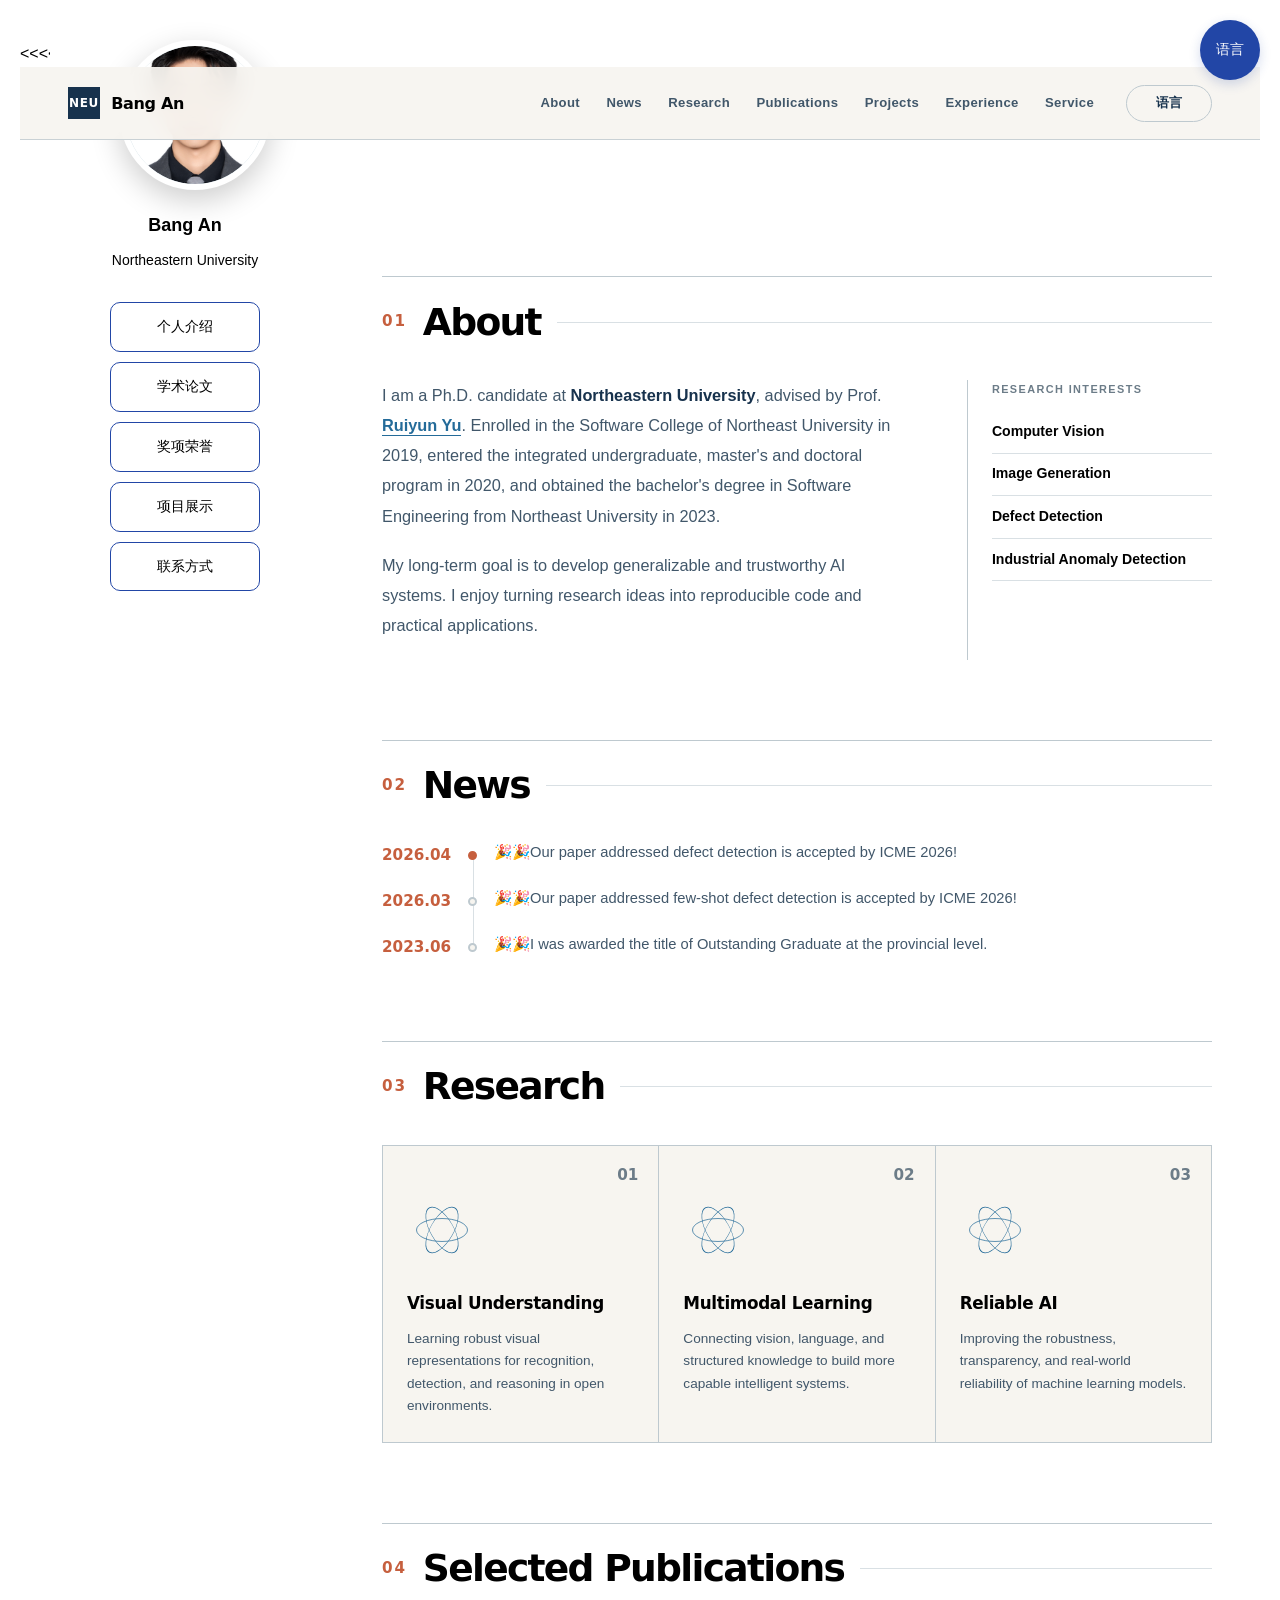
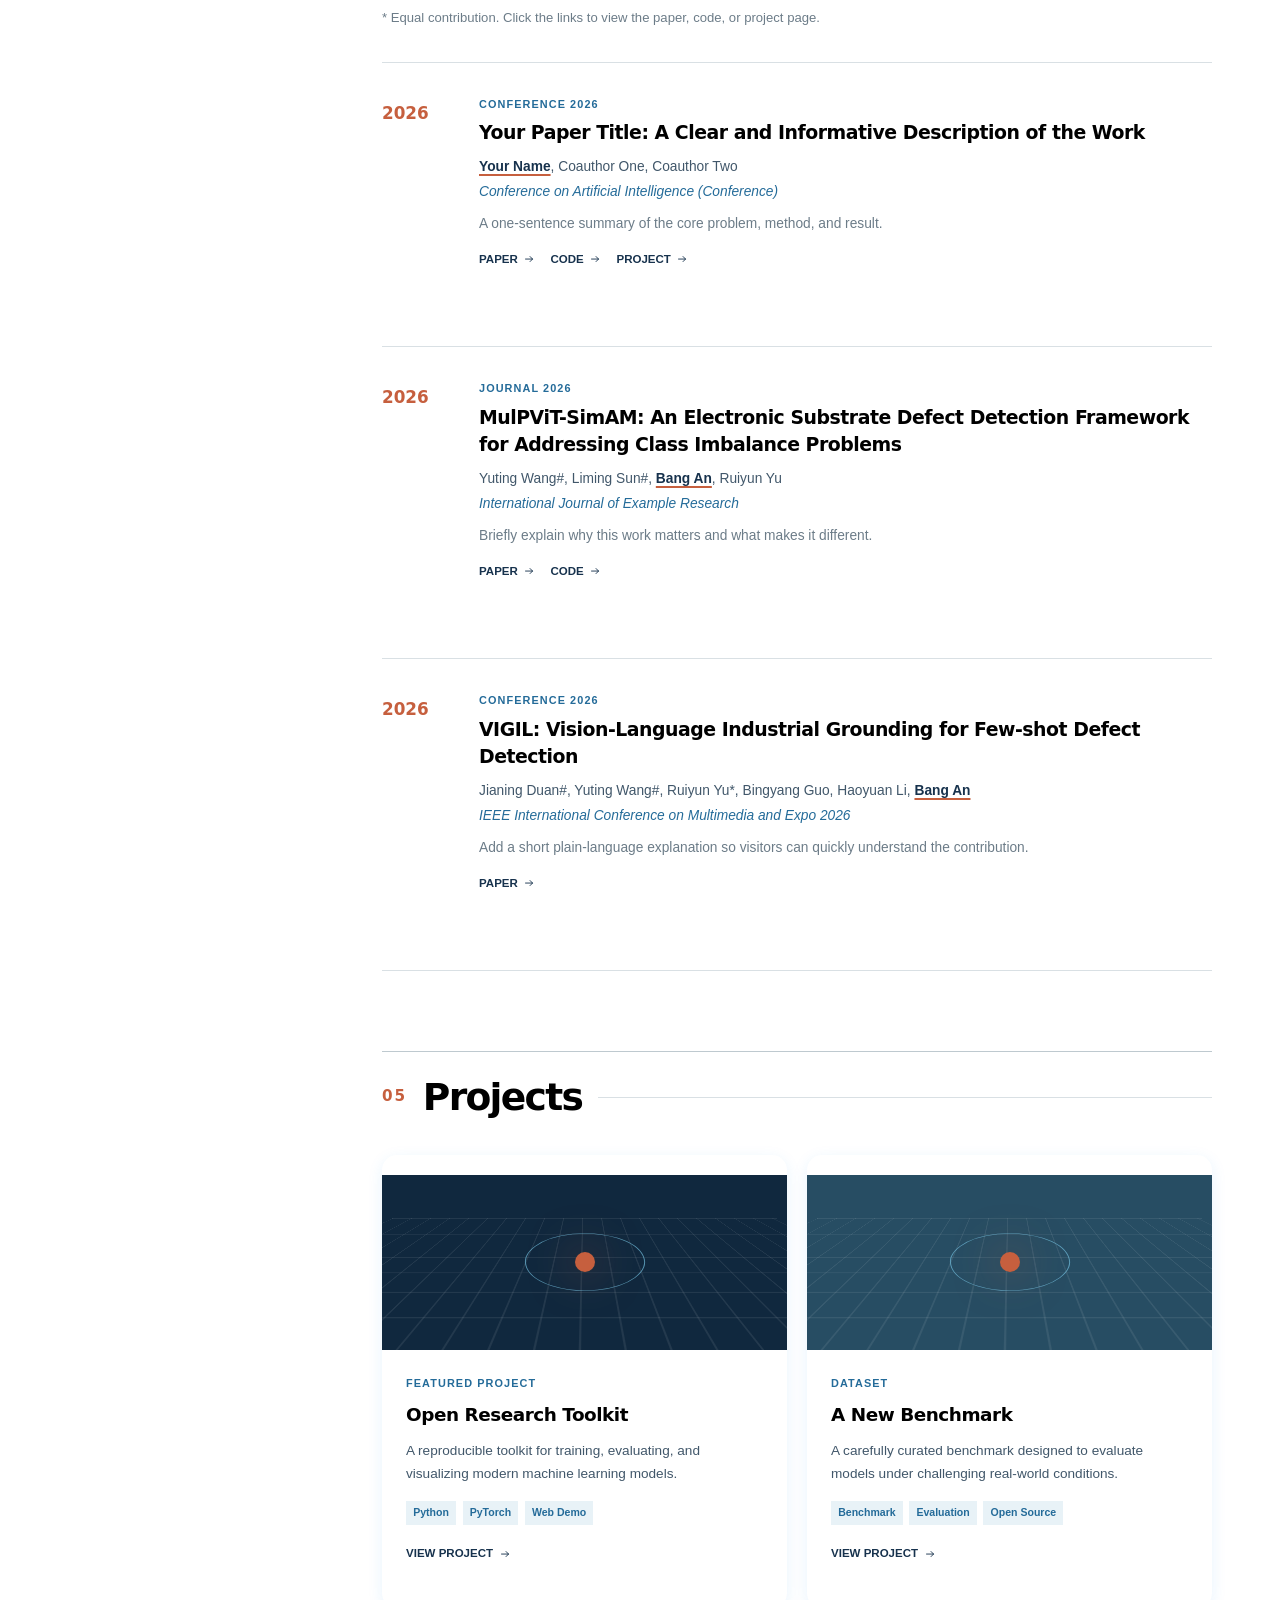
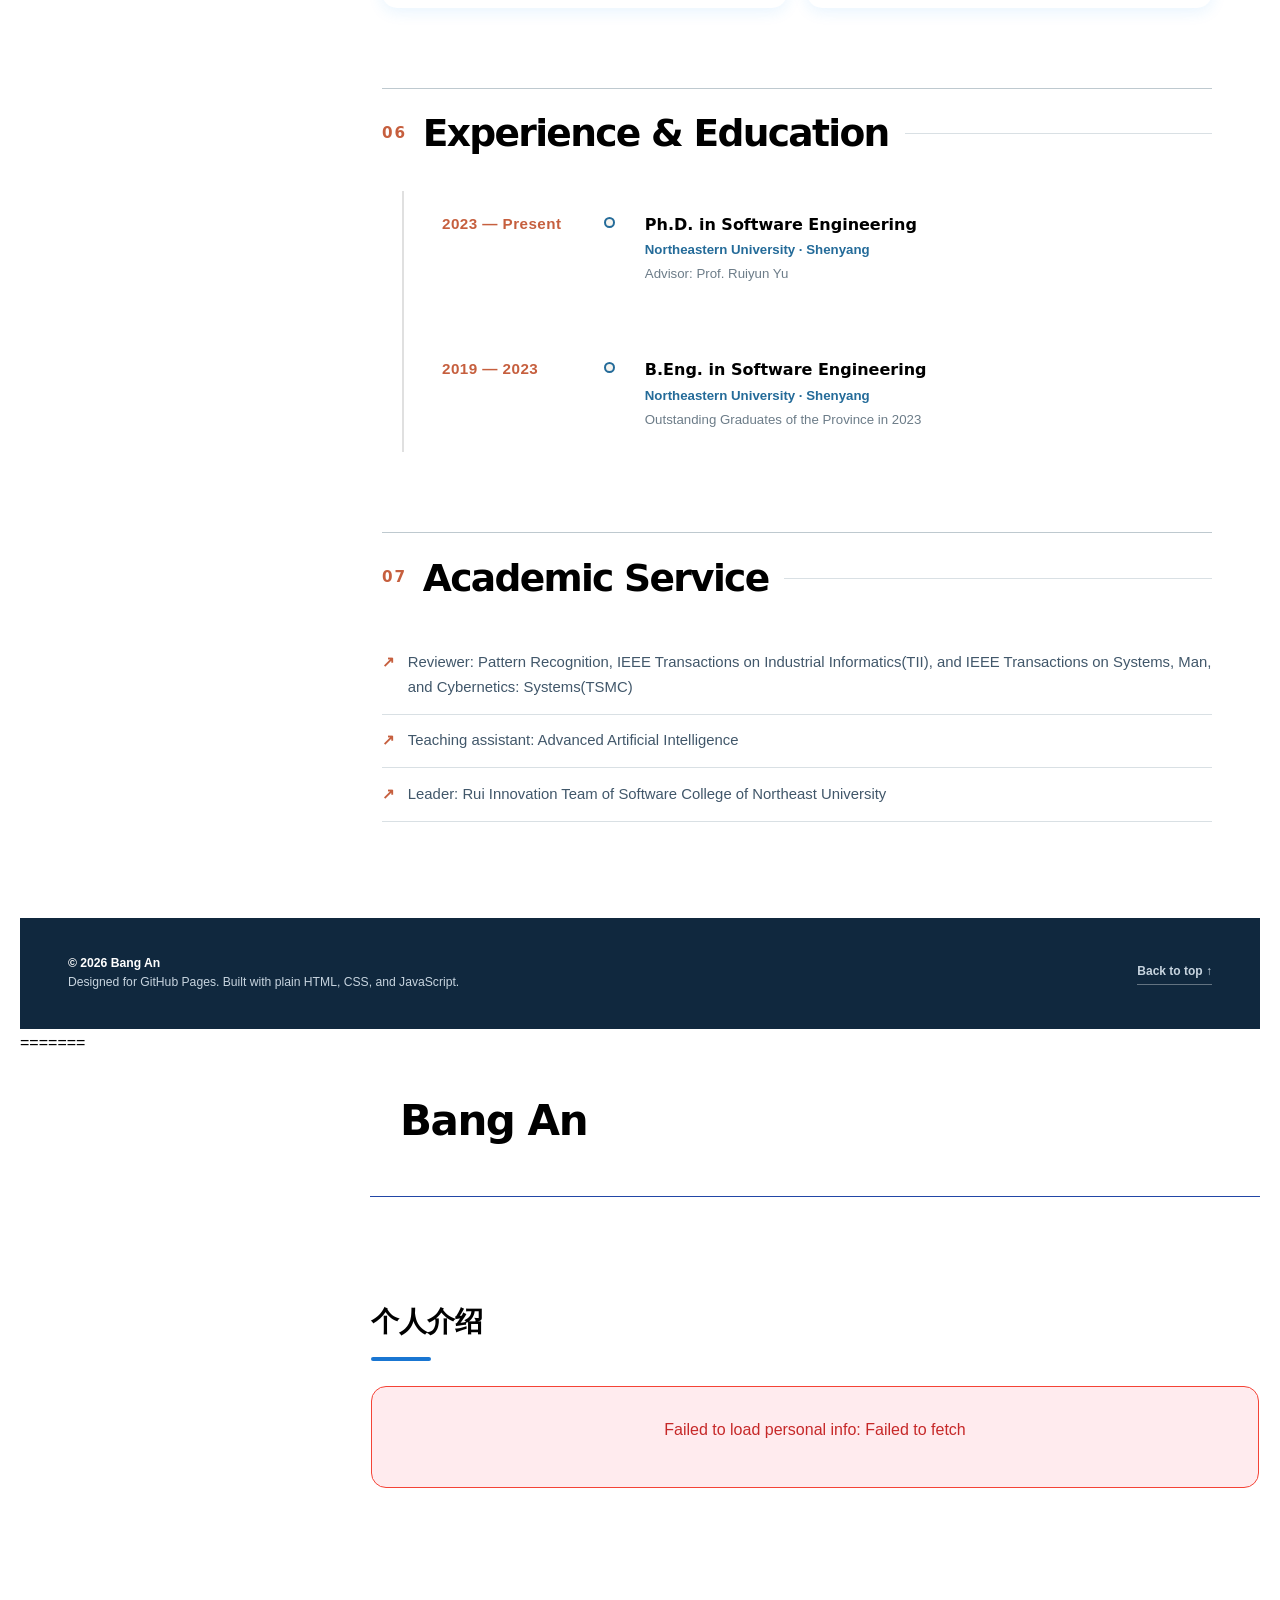
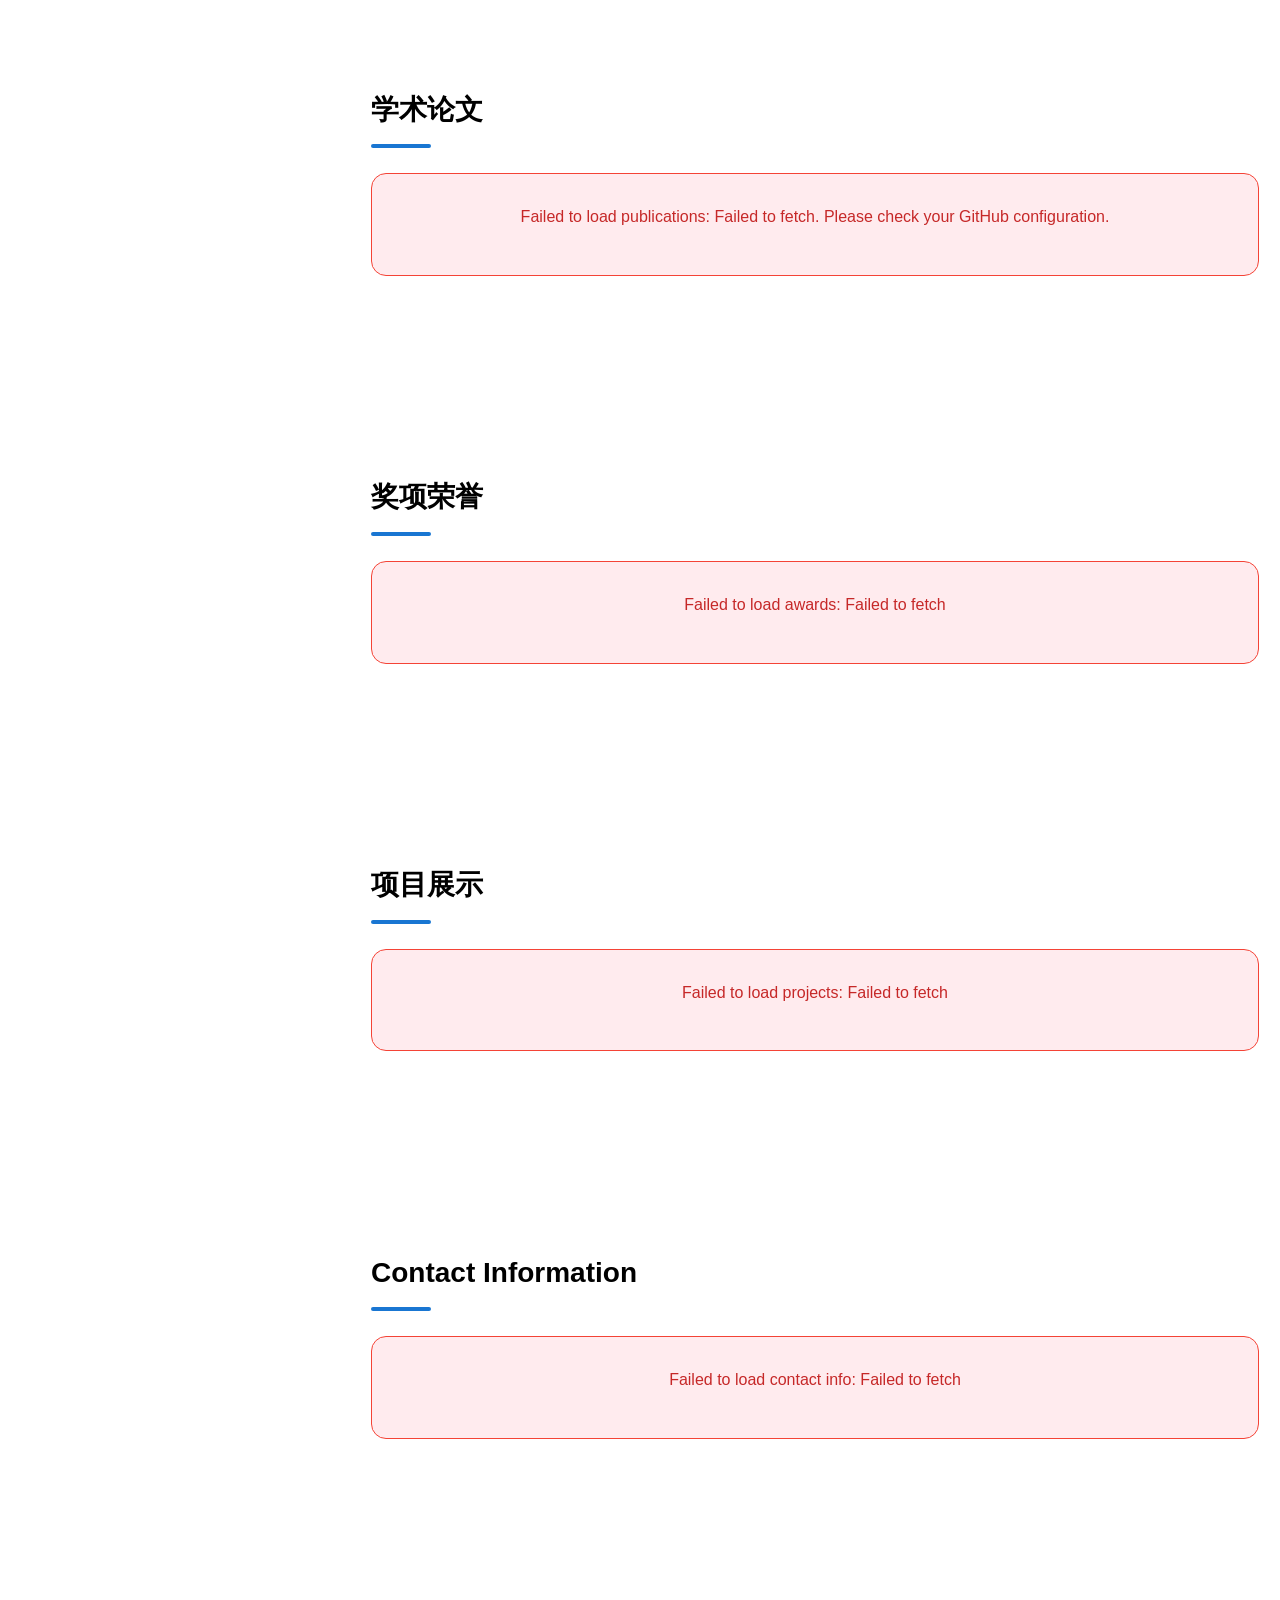
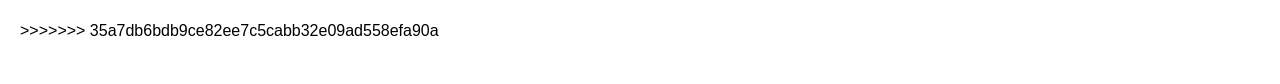
==== commit d439ecde: "合并远程文件" ====
--- a/index.html
+++ b/index.html
@@ -1,3 +1,4 @@
+<<<<<<< HEAD
 <!doctype html>
 <html lang="en">
   <head>
@@ -59,3 +60,960 @@
     <script src="assets/app.js"></script>
   </body>
 </html>
+=======
+<!DOCTYPE html>
+<html lang="en">
+<head>
+    <meta charset="UTF-8">
+    <title>Bang An</title>
+    <meta name="viewport" content="width=device-width, initial-scale=1.0">
+    <!-- Publications API and Styles -->
+    <link rel="stylesheet" href="publications-styles.css">
+    <link rel="stylesheet" href="projects-styles.css">
+    <link rel="stylesheet" href="awards-styles.css">
+    <link rel="stylesheet" href="personal-styles.css">
+    <link rel="stylesheet" href="contact-styles.css">
+    <style>
+        * {
+            margin: 0;
+            padding: 0;
+            box-sizing: border-box;
+        }
+
+        body {
+            font-family: -apple-system, BlinkMacSystemFont, 'Segoe UI', Roboto, 'Helvetica Neue', Arial, sans-serif;
+            background: #FFFFFF;
+            color: #000000;
+            min-height: 100vh;
+            padding: 40px 20px;
+        }
+
+        .main-container {
+            max-width: 1200px;
+            margin: 0 auto;
+            position: relative;
+        }
+
+        .avatar-container {
+            position: absolute;
+            top: 0;
+            left: 0;
+            z-index: 10;
+        }
+
+        .avatar {
+            width: 150px;
+            height: 150px;
+            border-radius: 50%;
+            border: 6px solid #fff;
+            box-shadow: 0 10px 30px rgba(0, 0, 0, 0.2);
+            overflow: hidden;
+            position: relative;
+        }
+
+        .profile-info {
+            margin-top: 20px;
+            text-align: center;
+        }
+
+        .profile-name-left {
+            font-size: 18px;
+            font-weight: 600;
+            color: #000000;
+            margin-bottom: 8px;
+        }
+
+        .profile-school {
+            font-size: 14px;
+            color: #000000;
+            font-weight: 400;
+        }
+
+        .avatar img {
+            width: 100%;
+            height: 100%;
+            object-fit: cover;
+        }
+
+        .profile-name-header {
+            margin-bottom: 60px;
+            padding-top: 20px;
+            padding-left: 40px;
+        }
+
+        .content-grid {
+            padding: 0 40px;
+        }
+
+        .profile-name {
+            font-size: 48px;
+            font-weight: 800;
+            color: #000000;
+            margin-bottom: 10px;
+            text-align: left;
+        }
+
+        .profile-subtitle {
+            font-size: 24px;
+            color: rgba(255, 255, 255, 0.9);
+            font-weight: 400;
+        }
+
+        .content-grid {
+            margin-top: 80px;
+        }
+
+        .section-card {
+            background: transparent;
+            padding: 20px 0;
+            margin-bottom: 30px;
+            border: none;
+            box-shadow: none;
+        }
+
+        /* 移除personal-info和contact的边框，全部采用隐形边界 */
+        .section-card#personal-info,
+        .section-card#contact {
+            background: transparent;
+            padding: 20px 0;
+            border: none;
+            border-radius: 0;
+        }
+
+        .section-card:hover {
+            transform: none;
+            box-shadow: none;
+        }
+
+        .section-title {
+            font-size: 28px;
+            font-weight: 700;
+            color: #000000;
+            margin-bottom: 25px;
+            position: relative;
+            padding-bottom: 15px;
+        }
+
+        .section-title::after {
+            content: '';
+            position: absolute;
+            bottom: 0;
+            left: 0;
+            width: 60px;
+            height: 4px;
+            background: #1976D2;
+            border-radius: 2px;
+        }
+
+        .section-content {
+            color: #000000;
+            line-height: 1.8;
+            font-size: 16px;
+        }
+
+        .section-content p {
+            margin-bottom: 15px;
+        }
+
+        .contact-grid {
+            display: grid;
+            grid-template-columns: 1fr;
+            gap: 20px;
+        }
+
+        .contact-item {
+            display: flex;
+            align-items: center;
+            gap: 15px;
+            padding: 15px;
+            background: #F5F5F5;
+            border-radius: 10px;
+            transition: background 0.3s ease;
+        }
+
+        .contact-item:hover {
+            background: #F5F5F5;
+        }
+
+        .contact-icon {
+            width: 24px;
+            height: 24px;
+            fill: #2246A6;
+        }
+
+        .contact-text {
+            color: #000000;
+            font-size: 16px;
+        }
+
+        .timeline {
+            position: relative;
+        }
+
+        .timeline::before {
+            content: '';
+            position: absolute;
+            left: 20px;
+            top: 0;
+            bottom: 0;
+            width: 2px;
+            background: #e0e0e0;
+        }
+
+        .timeline-item {
+            position: relative;
+            padding-left: 60px;
+            margin-bottom: 30px;
+        }
+
+        .timeline-dot {
+            position: absolute;
+            left: 14px;
+            top: 5px;
+            width: 14px;
+            height: 14px;
+            background: #2246A6;
+            border-radius: 50%;
+            border: 3px solid white;
+            box-shadow: 0 0 0 3px #667eea;
+        }
+
+        .timeline-date {
+            font-size: 14px;
+            color: #000000;
+            font-weight: 600;
+            margin-bottom: 5px;
+        }
+
+        .timeline-content {
+            color: #000000;
+        }
+
+        .team-tags {
+            display: flex;
+            flex-wrap: wrap;
+            gap: 12px;
+        }
+
+        .team-tag {
+            background: #ffffff;
+            color: white;
+            padding: 10px 20px;
+            border-radius: 25px;
+            font-size: 14px;
+            font-weight: 500;
+            transition: transform 0.2s ease, box-shadow 0.2s ease;
+        }
+
+        .team-tag:hover {
+            transform: translateY(-2px);
+            box-shadow: 0 5px 15px rgba(0, 0, 0, 0.15);
+        }
+
+        .team-section {
+            margin-bottom: 20px;
+        }
+
+        .team-subtitle {
+            font-size: 20px;
+            font-weight: 600;
+            color: #000000;
+            margin-bottom: 15px;
+        }
+
+        .team-description {
+            color: #000000;
+            line-height: 1.6;
+            margin-bottom: 15px;
+        }
+
+        /* 新布局样式 */
+        .layout-container {
+            display: flex;
+            min-height: 100vh;
+        }
+
+        .left-sidebar {
+            position: fixed;
+            top: 0;
+            left: 50px;
+            width: 280px;
+            height: 100vh;
+            background: #FFFFFF;
+            z-index: 10;
+            overflow-y: auto;
+            text-align: center;
+        }
+
+        .right-content {
+            flex: 1;
+            margin-left: 350px;
+            min-height: 100vh;
+            background: #FFFFFF;
+        }
+
+        .avatar-container {
+            padding: 40px 20px;
+            text-align: center;
+            margin-left: 40px;
+        }
+
+        .avatar {
+            position: relative;
+            right: -10px;
+        }
+
+        .profile-info {
+            margin-top: 20px;
+            text-align: center;
+        }
+
+        .profile-name-left {
+            font-size: 18px;
+            font-weight: 600;
+            color: #000000;
+            margin-bottom: 8px;
+        }
+
+        .profile-school {
+            font-size: 14px;
+            color: #000000;
+            font-weight: 400;
+        }
+
+        .nav-bar {
+            display: flex;
+            flex-direction: column;
+            gap: 10px;
+            margin-top: 30px;
+            width: 100%;
+        }
+
+        .nav-btn {
+            background: #FFFFFF;
+            border: 1px solid #2246A6;
+            border-radius: 10px;
+            padding: 12px 20px;
+            color: #000000;
+            font-size: 14px;
+            font-weight: 500;
+            cursor: pointer;
+            transition: all 0.3s ease;
+            text-align: center;
+        }
+
+        .nav-btn:hover {
+            background: #2246A6;
+            color: #FFFFFF;
+            transform: translateY(-2px);
+            box-shadow: 0 5px 15px rgba(34, 69, 166, 0.3);
+        }
+
+        
+        .papers-grid {
+            display: block; /* 改为块级布局，确保垂直排列 */
+        }
+
+        .papers-grid > * {
+            margin-bottom: 30px; /* 添加底部间距 */
+        }
+
+        .paper-card {
+            background: transparent;
+            border: none;
+            padding: 20px 0;
+            transition: none;
+        }
+
+        .paper-card:hover {
+            transform: none;
+            box-shadow: none;
+            background: transparent;
+        }
+
+        .paper-content {
+            display: block;
+        }
+
+        .paper-image {
+            margin: 15px 0 0 0;
+            text-align: left;
+            line-height: 0; /* 消除图片下方空白 */
+        }
+
+        .paper-image img {
+            max-width: 100%;
+            height: auto;
+            border-radius: 8px;
+            display: block; /* 直接显示完整图片 */
+        }
+
+        .paper-info {
+            display: block;
+        }
+
+        .paper-title {
+            font-size: 18px;
+            font-weight: 600;
+            color: #000000;
+            margin-bottom: 10px;
+        }
+
+        .paper-authors {
+            color: #000000;
+            font-size: 14px;
+            margin-bottom: 8px;
+        }
+
+        .author {
+            font-weight: 500;
+        }
+
+        .paper-venue {
+            color: #000000;
+            font-size: 14px;
+            font-weight: 500;
+            margin-bottom: 5px;
+        }
+
+        .paper-date {
+            color: #000000;
+            font-size: 12px;
+            margin-bottom: 15px;
+        }
+
+        .paper-links {
+            display: flex;
+            gap: 15px;
+            margin-bottom: 15px;
+        }
+
+        .paper-link {
+            color: #000000;
+            text-decoration: none;
+            font-size: 14px;
+            font-weight: 500;
+            transition: color 0.2s ease;
+        }
+
+        .paper-link:hover {
+            color: #764ba2;
+            text-decoration: underline;
+        }
+
+        .paper-abstract {
+            color: #000000;
+            line-height: 1.6;
+            font-size: 14px;
+            margin-bottom: 10px;
+        }
+
+        .paper-citations {
+            color: #000000;
+            font-size: 13px;
+            font-weight: 500;
+        }
+
+        .awards-grid {
+            display: grid;
+            grid-template-columns: 1fr;
+            gap: 20px;
+        }
+
+        .award-item {
+            display: flex;
+            gap: 20px;
+            padding: 15px 0;
+            background: transparent;
+            border: none;
+            transition: none;
+        }
+
+        .award-item:hover {
+            transform: none;
+            box-shadow: none;
+            background: transparent;
+        }
+
+        .award-icon {
+            font-size: 40px;
+            min-width: 60px;
+            text-align: center;
+        }
+
+        .award-content {
+            flex: 1;
+        }
+
+        .award-name {
+            font-size: 18px;
+            font-weight: 600;
+            color: #000000;
+            margin-bottom: 5px;
+        }
+
+        .award-date {
+            color: #000000;
+            font-size: 14px;
+            font-weight: 500;
+            margin-bottom: 3px;
+        }
+
+        .award-org {
+            color: #000000;
+            font-size: 14px;
+            margin-bottom: 8px;
+        }
+
+        .award-desc {
+            color: #000000;
+            line-height: 1.6;
+            font-size: 14px;
+        }
+
+        .projects-grid {
+            display: block; /* 改为块级布局，确保垂直排列 */
+        }
+
+        .projects-grid > * {
+            margin-bottom: 30px; /* 添加底部间距 */
+        }
+
+        .project-card {
+            background: transparent;
+            border: none;
+            padding: 20px 0;
+            transition: none;
+        }
+
+        .project-card:hover {
+            transform: none;
+            box-shadow: none;
+            background: transparent;
+        }
+
+        .project-content {
+            display: block;
+        }
+
+        .project-image {
+            margin: 15px 0 0 0;
+            text-align: left;
+        }
+
+        .project-image img {
+            max-width: 100%;
+            height: auto;
+            border-radius: 8px;
+        }
+
+        .project-info {
+            display: block;
+        }
+
+        .project-title {
+            font-size: 20px;
+            font-weight: 600;
+            color: #000000;
+            margin-bottom: 5px;
+        }
+
+        .project-duration {
+            color: #000000;
+            font-size: 14px;
+            font-weight: 500;
+        }
+
+        .project-description {
+            color: #000000;
+            line-height: 1.6;
+            margin-bottom: 15px;
+        }
+
+        .project-tech {
+            display: flex;
+            flex-wrap: wrap;
+            gap: 8px;
+            margin-bottom: 15px;
+        }
+
+        .tech-tag {
+            background: #ffffff;
+            color: white;
+            padding: 6px 12px;
+            border-radius: 15px;
+            font-size: 12px;
+            font-weight: 500;
+        }
+
+        .project-role,
+        .project-team {
+            color: #000000;
+            font-size: 14px;
+            margin-bottom: 8px;
+        }
+
+        .project-links {
+            display: flex;
+            gap: 15px;
+            margin-top: 15px;
+        }
+
+        .project-link {
+            color: #000000;
+            text-decoration: none;
+            font-size: 14px;
+            font-weight: 500;
+            transition: color 0.2s ease;
+        }
+
+        .project-link:hover {
+            color: #764ba2;
+            text-decoration: underline;
+        }
+
+        .profile-name-header {
+            background: #FFFFFF;
+            padding: 40px 30px;
+            margin-bottom: 40px;
+            border-bottom: 1px solid #2246A6;
+        }
+
+        .profile-name {
+            font-size: 42px;
+            font-weight: 800;
+            color: #000000;
+            margin-bottom: 10px;
+            text-shadow: none;
+        }
+
+        .profile-subtitle {
+            font-size: 20px;
+            color: rgba(255, 255, 255, 0.9);
+            font-weight: 400;
+        }
+
+        .content-grid {
+            padding:1px;
+        }
+
+        .section-card {
+            margin-bottom: 60px;
+        }
+
+        @media (max-width: 968px) {
+            .layout-container {
+                flex-direction: column;
+            }
+
+            .left-sidebar {
+                position: relative;
+                width: 100%;
+                height: auto;
+                box-shadow: none;
+                border-bottom: 1px solid rgba(0, 0, 0, 0.1);
+            }
+
+            .right-content {
+                margin-left: 0;
+            }
+
+            .nav-bar {
+                flex-direction: row;
+                flex-wrap: wrap;
+                justify-content: center;
+            }
+
+            .nav-btn {
+                flex: 1;
+                min-width: 150px;
+                max-width: 200px;
+            }
+        }
+
+        @media (max-width: 600px) {
+            .avatar-container {
+                padding: 30px 20px;
+            }
+
+            .nav-bar {
+                flex-direction: column;
+            }
+
+            .nav-btn {
+                min-width: auto;
+                max-width: none;
+            }
+
+            .content-grid {
+                padding: 20px;
+            }
+
+            .profile-name {
+                font-size: 28px;
+            }
+
+            .profile-subtitle {
+                font-size: 16px;
+            }
+        }
+
+        @media (max-width: 968px) {
+            .content-grid {
+                grid-template-columns: 1fr;
+                gap: 30px;
+            }
+
+            .profile-name {
+                font-size: 36px;
+            }
+
+            .profile-subtitle {
+                font-size: 20px;
+            }
+
+            .avatar {
+                width: 120px;
+                height: 120px;
+            }
+
+            .section-card {
+                padding: 30px;
+            }
+        }
+
+        @media (max-width: 600px) {
+            .profile-name-header {
+                margin-top: 100px;
+                margin-bottom: 40px;
+            }
+
+            .profile-name {
+                font-size: 28px;
+            }
+
+            .section-title {
+                font-size: 24px;
+            }
+        }
+
+        /* 语言切换按钮样式 */
+        .language-toggle-btn {
+            position: fixed;
+            top: 20px;
+            right: 20px;
+            width: 60px;
+            height: 60px;
+            border-radius: 50%;
+            background: #2246A6;
+            border: none;
+            cursor: pointer;
+            box-shadow: 0 4px 12px rgba(34, 69, 166, 0.2);
+            transition: all 0.3s ease;
+            font-size: 14px;
+            font-weight: 500;
+            color: #FFFFFF;
+            z-index: 1000;
+            display: flex;
+            align-items: center;
+            justify-content: center;
+        }
+
+        .language-toggle-btn:hover {
+            background: #2246A6;
+            transform: scale(1.05);
+            box-shadow: 0 6px 16px rgba(34, 69, 166, 0.3);
+        }
+
+        .language-toggle-btn:active {
+            transform: scale(0.95);
+        }
+
+        .language-toggle-btn[data-lang="en"] {
+            font-size: 12px;
+        }
+    </style>
+</head>
+<body>
+    <!-- 语言切换按钮 -->
+    <button id="language-toggle" class="language-toggle-btn" data-lang="zh">语言</button>
+
+    <div class="layout-container">
+        <!-- 左侧固定区域 -->
+        <div class="left-sidebar">
+            <div class="avatar-container">
+                <div class="avatar" id="avatar-container">
+                    <img id="avatar-image" src="https://github.com/BangAnA/BangAnA.github.io/blob/main/src/avatar.jpg" alt="User Avatar" style="display: none; width: 100%; height: 100%; object-fit: cover; border-radius: 50%;">
+                    <!-- Default avatar will be set by JavaScript -->
+                </div>
+                <div class="profile-info">
+                    <h3 class="profile-name-left">Bang An</h3>
+                    <p class="profile-school">Northeastern University</p>
+                </div>
+                <nav class="nav-bar">
+                    <button class="nav-btn" data-target="personal-info">Personal Introduction</button>
+                    <button class="nav-btn" data-target="papers">Publications</button>
+                    <button class="nav-btn" data-target="awards">Awards & Honors</button>
+                    <button class="nav-btn" data-target="projects">Projects</button>
+                    <button class="nav-btn" data-target="contact">Contact Information</button>
+                </nav>
+            </div>
+        </div>
+
+        <!-- 右侧滚动区域 -->
+        <div class="right-content">
+            <div class="profile-name-header">
+                <h1 class="profile-name">Bang An</h1>
+            </div>
+
+            <div class="content-grid">
+                <div class="section-card" id="personal-info">
+                    <h2 class="section-title" data-lang-key="personal-info">Personal Introduction</h2>
+                    <div class="section-content">
+                        <div id="personal-container" class="personal-container">
+                            <!-- Personal info will be loaded here dynamically -->
+                            <div class="personal-loading">
+                                <div class="loading-spinner"></div>
+                                <p>Loading personal info...</p>
+                            </div>
+                        </div>
+                    </div>
+                </div>
+
+                <!-- Papers Section -->
+                <div class="section-card" id="papers">
+                    <h2 class="section-title" data-lang-key="papers">Publications</h2>
+                    <div class="section-content">
+                        <div id="publications-container" class="publications-container">
+                            <!-- Publications will be loaded here dynamically -->
+                            <div class="publications-loading">
+                                <div class="loading-spinner"></div>
+                                <p>Loading publications...</p>
+                            </div>
+                        </div>
+                    </div>
+                </div>
+
+                <!-- Awards Section -->
+                <div class="section-card" id="awards">
+                    <h2 class="section-title" data-lang-key="awards">Awards & Honors</h2>
+                    <div class="section-content">
+                        <div id="awards-container" class="awards-container">
+                            <!-- Awards will be loaded here dynamically -->
+                            <div class="awards-loading">
+                                <div class="loading-spinner"></div>
+                                <p>Loading awards...</p>
+                            </div>
+                        </div>
+                    </div>
+                </div>
+
+                <!-- Projects Section -->
+                <div class="section-card" id="projects">
+                    <h2 class="section-title" data-lang-key="projects">Projects</h2>
+                    <div class="section-content">
+                        <div id="projects-container" class="projects-container">
+                            <!-- Projects will be loaded here dynamically -->
+                            <div class="projects-loading">
+                                <div class="loading-spinner"></div>
+                                <p>Loading projects...</p>
+                            </div>
+                        </div>
+                    </div>
+                </div>
+
+                <div class="section-card" id="contact">
+                    <h2 class="section-title">Contact Information</h2>
+                    <div class="section-content">
+                        <div id="contact-container" class="contact-container">
+                            <!-- Contact info will be loaded here dynamically -->
+                            <div class="contact-loading">
+                                <div class="loading-spinner"></div>
+                                <p>Loading contact info...</p>
+                            </div>
+                        </div>
+                    </div>
+                </div>
+            </div>
+        </div>
+    </div>
+
+    <!-- API Scripts -->
+    <!-- Language Resources and Manager -->
+    <script src="language.js"></script>
+    <script src="language-manager.js"></script>
+
+    <!-- API Scripts -->
+    <script src="github-config.js"></script>
+    <script src="avatar-api.js"></script>
+    <script src="publications-api.js"></script>
+    <script src="projects-api.js"></script>
+    <script src="awards-api.js"></script>
+    <script src="personal-api.js"></script>
+    <script src="contact-api.js"></script>
+    <script>
+        // 获取所有导航按钮和对应的目标元素
+        const navButtons = document.querySelectorAll('.nav-btn');
+        const sections = {
+            'personal-info': document.getElementById('personal-info'),
+            'papers': document.getElementById('papers'),
+            'awards': document.getElementById('awards'),
+            'projects': document.getElementById('projects'),
+            'contact': document.getElementById('contact')
+        };
+
+        // 点击导航按钮时的平滑滚动
+        navButtons.forEach(button => {
+            button.addEventListener('click', () => {
+                const targetId = button.getAttribute('data-target');
+                const targetSection = sections[targetId];
+
+                if (targetSection) {
+                    targetSection.scrollIntoView({
+                        behavior: 'smooth',
+                        block: 'start'
+                    });
+                }
+            });
+        });
+
+        // Add smooth scrolling for all internal links
+        document.querySelectorAll('a[href^="#"]').forEach(anchor => {
+            anchor.addEventListener('click', function (e) {
+                e.preventDefault();
+                const target = document.querySelector(this.getAttribute('href'));
+                if (target) {
+                    target.scrollIntoView({
+                        behavior: 'smooth',
+                        block: 'start'
+                    });
+                }
+            });
+        });
+
+        // Add loading animation for cards
+        const observerOptions = {
+            threshold: 0.1,
+            rootMargin: '0px 0px -10px 0px'
+        };
+
+        const observer = new IntersectionObserver((entries) => {
+            entries.forEach(entry => {
+                if (entry.isIntersecting) {
+                    entry.target.style.opacity = '1';
+                    entry.target.style.transform = 'translateY(0)';
+                }
+            });
+        }, observerOptions);
+
+        // Observe all cards
+        document.querySelectorAll('.section-card, .paper-card, .award-item, .project-card').forEach(card => {
+            card.style.opacity = '0';
+            card.style.transform = 'translateY(20px)';
+            card.style.transition = 'opacity 0.6s ease, transform 0.6s ease';
+            observer.observe(card);
+        });
+    </script>
+</body>
+</html>
+>>>>>>> 35a7db6bdb9ce82ee7c5cabb32e09ad558efa90a
--- a/publications-styles.css
+++ b/publications-styles.css
@@ -0,0 +1,273 @@
+/* Publications 模块样式 */
+.publications-section {
+    position: relative;
+}
+
+.publications-container {
+    min-height: 200px;
+}
+
+/* 加载状态样式 */
+.publications-loading {
+    display: flex;
+    flex-direction: column;
+    align-items: center;
+    justify-content: center;
+    padding: 40px;
+    background: #2246A6;
+    border-radius: 15px;
+    border: 1px solid #2246A6;
+}
+
+.loading-spinner {
+    width: 40px;
+    height: 40px;
+    border: 4px solid #E3F2FD;
+    border-top: 4px solid #2246A6;
+    border-radius: 50%;
+    animation: spin 1s linear infinite;
+    margin-bottom: 15px;
+}
+
+@keyframes spin {
+    0% { transform: rotate(0deg); }
+    100% { transform: rotate(360deg); }
+}
+
+/* 错误状态样式 */
+.publications-error {
+    padding: 30px;
+    background: #FFEBEE;
+    border: 1px solid #F44336;
+    border-radius: 15px;
+    color: #C62828;
+}
+
+.error-message {
+    margin: 0;
+    text-align: center;
+    font-size: 16px;
+    line-height: 1.6;
+}
+
+/* 空状态样式 */
+.publications-empty {
+    padding: 40px;
+    background: #2246A6;
+    border: 1px solid #2246A6;
+    border-radius: 15px;
+    text-align: center;
+}
+
+.publications-empty p {
+    margin: 0;
+    color: #000000;
+    font-size: 16px;
+    line-height: 1.6;
+}
+
+/* 论文网格布局 */
+.publications-grid {
+    display: block; /* 改为块级布局，确保垂直排列 */
+}
+
+.publications-grid > * {
+    margin-bottom: 30px; /* 添加底部间距 */
+}
+
+/* 论文内容样式 - 直接输出，不使用卡片包装 */
+.publication-content {
+    display: block;
+    margin-bottom: 30px;
+}
+
+/* 论文图片 - 放在内容下方，直接显示完整图片 */
+.publication-image {
+    width: 100%;
+    margin-top: 15px;
+    line-height: 0; /* 消除图片下方空白 */
+}
+
+.publication-image img {
+    max-width: 100%;
+    height: auto;
+    display: block; /* 直接显示完整图片 */
+}
+
+.publication-title {
+    font-size: 18px;
+    font-weight: 600;
+    color: #000000;
+    margin: 0 0 10px 0;
+    line-height: 1.4;
+}
+
+.publication-authors {
+    color: #000000;
+    font-size: 14px;
+    margin-bottom: 8px;
+    line-height: 1.5;
+}
+
+.publication-venue {
+    color: #000000;
+    font-size: 14px;
+    font-weight: 500;
+    margin-bottom: 5px;
+}
+
+.publication-date {
+    color: #000000;
+    font-size: 13px;
+    margin-bottom: 15px;
+}
+
+.publication-links {
+    display: flex;
+    gap: 15px;
+    margin-bottom: 15px;
+    flex-wrap: wrap;
+}
+
+.publication-link {
+    color: #000000;
+    text-decoration: none;
+    font-size: 14px;
+    font-weight: 500;
+    padding: 6px 12px;
+    border: 1px solid #2246A6;
+    border-radius: 20px;
+    transition: all 0.2s ease;
+}
+
+.publication-link:hover {
+    background: #2196F3;
+    color: #ffffff;
+    text-decoration: none;
+}
+
+.publication-abstract {
+    color: #000000;
+    font-size: 14px;
+    line-height: 1.6;
+    margin-bottom: 10px;
+}
+
+.publication-citations {
+    color: #000000;
+    font-size: 13px;
+    font-weight: 500;
+    text-align: right;
+}
+
+/* 响应式设计 */
+@media (max-width: 768px) {
+    .publications-grid {
+        display: block;
+    }
+
+    .publication-content {
+        padding: 20px;
+    }
+
+    .publication-title {
+        font-size: 16px;
+    }
+
+    .publication-links {
+        gap: 10px;
+    }
+
+    .publication-link {
+        font-size: 13px;
+        padding: 5px 10px;
+    }
+
+    /* 移动端图片调整 */
+    .publication-image {
+        height: 200px; /* 移动端减小图片高度 */
+    }
+}
+
+@media (max-width: 480px) {
+    .publications-grid {
+        grid-template-columns: 1fr;
+    }
+
+    .publication-content {
+        padding: 15px;
+    }
+
+    .publication-image {
+        height: 150px; /* 小屏幕进一步减小 */
+        padding: 5px; /* 减小内边距 */
+    }
+
+    .publication-links {
+        justify-content: center;
+    }
+}
+
+@media (max-width: 480px) {
+    .publications-grid {
+        grid-template-columns: 1fr;
+    }
+
+    .publication-content {
+        padding: 15px;
+    }
+
+    .publication-image {
+        height: 150px;
+    }
+
+    .publication-links {
+        justify-content: center;
+    }
+}
+
+/* 深色模式支持 */
+@media (prefers-color-scheme: dark) {
+    .publications-loading,
+    .publications-empty {
+        background: #0D47A1;
+        border-color: #64B5F6;
+    }
+
+    .loading-spinner {
+        border-color: #0D47A1;
+        border-top-color: #64B5F6;
+    }
+
+    .publications-error {
+        background: #B71C1C;
+        border-color: #EF5350;
+    }
+
+    .publication-card {
+        background: #1E3A8A;
+        border-color: #64B5F6;
+    }
+
+    .publication-title,
+    .publication-venue,
+    .publication-link {
+        color: #64B5F6;
+    }
+
+    .publication-authors,
+    .publication-date,
+    .publication-abstract,
+    .publication-citations {
+        color: #90CAF9;
+    }
+
+    .publication-link {
+        border-color: #64B5F6;
+    }
+
+    .publication-link:hover {
+        background: #64B5F6;
+        color: #ffffff;
+    }
+}
--- a/projects-styles.css
+++ b/projects-styles.css
@@ -0,0 +1,272 @@
+/* Projects 模块样式 */
+.projects-section {
+    position: relative;
+}
+
+.projects-container {
+    min-height: 200px;
+}
+
+/* 加载状态样式 */
+.projects-loading {
+    display: flex;
+    flex-direction: column;
+    align-items: center;
+    justify-content: center;
+    padding: 40px;
+    background: #2246A6;
+    border-radius: 15px;
+    border: 1px solid #2246A6;
+}
+
+.loading-spinner {
+    width: 40px;
+    height: 40px;
+    border: 4px solid #E3F2FD;
+    border-top: 4px solid #2246A6;
+    border-radius: 50%;
+    animation: spin 1s linear infinite;
+    margin-bottom: 15px;
+}
+
+@keyframes spin {
+    0% { transform: rotate(0deg); }
+    100% { transform: rotate(360deg); }
+}
+
+/* 错误状态样式 */
+.projects-error {
+    padding: 30px;
+    background: #FFEBEE;
+    border: 1px solid #F44336;
+    border-radius: 15px;
+    color: #C62828;
+}
+
+.error-message {
+    margin: 0;
+    text-align: center;
+    font-size: 16px;
+    line-height: 1.6;
+}
+
+/* 空状态样式 */
+.projects-empty {
+    padding: 40px;
+    background: #2246A6;
+    border: 1px solid #2246A6;
+    border-radius: 15px;
+    text-align: center;
+}
+
+.projects-empty p {
+    margin: 0;
+    color: #000000;
+    font-size: 16px;
+    line-height: 1.6;
+}
+
+/* 项目网格布局 */
+.projects-grid {
+    display: block; /* 改为块级布局，确保垂直排列 */
+}
+
+.projects-grid > * {
+    margin-bottom: 30px; /* 添加底部间距 */
+}
+
+/* 项目卡片样式 */
+.project-card {
+    background: #ffffff;
+    border: 1px solid #2246A6;
+    border-radius: 15px;
+    overflow: hidden;
+    transition: all 0.3s ease;
+    box-shadow: 0 4px 15px rgba(33, 150, 243, 0.1);
+    display: flex;
+    flex-direction: column;
+}
+
+.project-card:hover {
+    transform: translateY(-5px);
+    box-shadow: 0 8px 25px rgba(33, 150, 243, 0.2);
+    border-color: #000000;
+}
+
+/* 项目卡片样式 - 确保图片在内容下方 */
+.project-card {
+    background: #ffffff;
+    border: 1px solid #2246A6;
+    border-radius: 15px;
+    overflow: hidden;
+    transition: all 0.3s ease;
+    box-shadow: 0 4px 15px rgba(33, 150, 243, 0.1);
+    display: flex;
+    flex-direction: column;
+}
+
+.project-card:hover {
+    transform: translateY(-5px);
+    box-shadow: 0 8px 25px rgba(33, 150, 243, 0.2);
+    border-color: #000000;
+}
+
+/* 项目内容 - 在上方 */
+.project-content {
+    padding: 25px;
+    flex: 1;
+    display: flex;
+    flex-direction: column;
+    order: 1; /* 确保内容在上方 */
+}
+
+/* 项目图片 - 在内容下方，完全展示 */
+.project-image {
+    width: 100%;
+    margin-top: 15px;
+    line-height: 0; /* 消除图片下方空白 */
+}
+
+.project-image img {
+    max-width: 100%;
+    height: auto;
+    display: block; /* 直接显示完整图片 */
+}
+
+.project-title {
+    font-size: 20px;
+    font-weight: 600;
+    color: #000000;
+    margin: 0 0 15px 0;
+    line-height: 1.4;
+}
+
+.project-description {
+    color: #000000;
+    font-size: 14px;
+    line-height: 1.6;
+    margin-bottom: 15px;
+    flex: 1;
+}
+
+.project-technologies {
+    color: #000000;
+    font-size: 13px;
+    font-weight: 500;
+    margin-bottom: 15px;
+    padding: 10px;
+    background: #2246A6;
+    border-radius: 8px;
+}
+
+.project-links {
+    display: flex;
+    gap: 15px;
+    margin-top: auto;
+}
+
+.project-link {
+    color: #000000;
+    text-decoration: none;
+    font-size: 14px;
+    font-weight: 500;
+    padding: 8px 16px;
+    border: 1px solid #2246A6;
+    border-radius: 20px;
+    transition: all 0.2s ease;
+}
+
+.project-link:hover {
+    background: #2196F3;
+    color: #ffffff;
+    text-decoration: none;
+}
+
+/* 响应式设计 */
+@media (max-width: 768px) {
+    .projects-grid {
+        display: block;
+    }
+
+    .project-content {
+        padding: 20px;
+    }
+
+    .project-title {
+        font-size: 18px;
+    }
+
+    .project-links {
+        gap: 10px;
+    }
+
+    .project-link {
+        font-size: 13px;
+        padding: 6px 12px;
+    }
+}
+
+@media (max-width: 480px) {
+    .projects-grid {
+        grid-template-columns: 1fr;
+    }
+
+    .project-content {
+        padding: 15px;
+    }
+
+    .project-image {
+        height: 150px;
+    }
+
+    .project-links {
+        justify-content: center;
+    }
+}
+
+/* 深色模式支持 */
+@media (prefers-color-scheme: dark) {
+    .projects-loading,
+    .projects-empty {
+        background: #0D47A1;
+        border-color: #64B5F6;
+    }
+
+    .loading-spinner {
+        border-color: #0D47A1;
+        border-top-color: #64B5F6;
+    }
+
+    .projects-error {
+        background: #B71C1C;
+        border-color: #EF5350;
+    }
+
+    .project-card {
+        background: #1E3A8A;
+        border-color: #64B5F6;
+    }
+
+    .project-title,
+    .project-technologies,
+    .project-link {
+        color: #64B5F6;
+    }
+
+    .project-description {
+        color: #90CAF9;
+    }
+
+    .project-technologies {
+        background: #0D47A1;
+    }
+
+    .project-link {
+        border-color: #64B5F6;
+    }
+
+    .project-link:hover {
+        background: #64B5F6;
+        color: #ffffff;
+    }
+}
--- a/awards-styles.css
+++ b/awards-styles.css
@@ -0,0 +1,215 @@
+/* Awards 模块样式 */
+.awards-section {
+    position: relative;
+}
+
+.awards-container {
+    min-height: 200px;
+}
+
+/* 加载状态样式 */
+.awards-loading {
+    display: flex;
+    flex-direction: column;
+    align-items: center;
+    justify-content: center;
+    padding: 40px;
+    background: #2246A6;
+    border-radius: 15px;
+    border: 1px solid #2246A6;
+}
+
+.loading-spinner {
+    width: 40px;
+    height: 40px;
+    border: 4px solid #E3F2FD;
+    border-top: 4px solid #2246A6;
+    border-radius: 50%;
+    animation: spin 1s linear infinite;
+    margin-bottom: 15px;
+}
+
+@keyframes spin {
+    0% { transform: rotate(0deg); }
+    100% { transform: rotate(360deg); }
+}
+
+/* 错误状态样式 */
+.awards-error {
+    padding: 30px;
+    background: #FFEBEE;
+    border: 1px solid #F44336;
+    border-radius: 15px;
+    color: #C62828;
+}
+
+.error-message {
+    margin: 0;
+    text-align: center;
+    font-size: 16px;
+    line-height: 1.6;
+}
+
+/* 空状态样式 */
+.awards-empty {
+    padding: 40px;
+    background: #2246A6;
+    border: 1px solid #2246A6;
+    border-radius: 15px;
+    text-align: center;
+}
+
+.awards-empty p {
+    margin: 0;
+    color: #000000;
+    font-size: 16px;
+    line-height: 1.6;
+}
+
+/* 获奖网格布局 */
+.awards-grid {
+    display: grid;
+    grid-template-columns: 1fr;
+    gap: 20px;
+}
+
+/* 获奖项目样式 */
+.award-item {
+    display: flex;
+    gap: 20px;
+    padding: 20px;
+    background: #2246A6;
+    border: 1px solid #2246A6;
+    border-radius: 15px;
+    transition: all 0.3s ease;
+}
+
+.award-item:hover {
+    transform: translateY(-3px);
+    box-shadow: 0 10px 25px rgba(34, 69, 166, 0.2);
+    background: #2246A6;
+}
+
+/* 获奖图标 */
+.award-icon {
+    font-size: 40px;
+    min-width: 60px;
+    text-align: center;
+    display: flex;
+    align-items: center;
+    justify-content: center;
+}
+
+/* 获奖内容 */
+.award-content {
+    flex: 1;
+}
+
+.award-title {
+    font-size: 18px;
+    font-weight: 600;
+    color: #000000;
+    margin-bottom: 8px;
+    line-height: 1.4;
+}
+
+.award-date {
+    color: #000000;
+    font-size: 14px;
+    font-weight: 500;
+    margin-bottom: 5px;
+}
+
+.award-organization {
+    color: #000000;
+    font-size: 14px;
+    margin-bottom: 8px;
+    font-weight: 500;
+}
+
+.award-description {
+    color: #000000;
+    font-size: 14px;
+    line-height: 1.6;
+}
+
+/* 响应式设计 */
+@media (max-width: 768px) {
+    .award-item {
+        flex-direction: column;
+        align-items: center;
+        text-align: center;
+        gap: 15px;
+    }
+
+    .award-icon {
+        min-width: auto;
+        font-size: 35px;
+    }
+
+    .award-title {
+        font-size: 16px;
+    }
+
+    .award-content {
+        width: 100%;
+    }
+}
+
+@media (max-width: 480px) {
+    .award-item {
+        padding: 15px;
+    }
+
+    .award-icon {
+        font-size: 30px;
+    }
+
+    .award-title {
+        font-size: 15px;
+    }
+
+    .award-date,
+    .award-organization,
+    .award-description {
+        font-size: 13px;
+    }
+}
+
+/* 深色模式支持 */
+@media (prefers-color-scheme: dark) {
+    .awards-loading,
+    .awards-empty {
+        background: #0D47A1;
+        border-color: #64B5F6;
+    }
+
+    .loading-spinner {
+        border-color: #0D47A1;
+        border-top-color: #64B5F6;
+    }
+
+    .awards-error {
+        background: #B71C1C;
+        border-color: #EF5350;
+    }
+
+    .award-item {
+        background: #1E3A8A;
+        border-color: #64B5F6;
+    }
+
+    .award-item:hover {
+        background: #0D47A1;
+    }
+
+    .award-title,
+    .award-organization {
+        color: #64B5F6;
+    }
+
+    .award-date,
+    .award-description {
+        color: #90CAF9;
+    }
+}
--- a/personal-styles.css
+++ b/personal-styles.css
@@ -0,0 +1,184 @@
+/* Personal Introduction 模块样式 */
+.personal-section {
+    position: relative;
+}
+
+.personal-container {
+    min-height: 200px;
+}
+
+/* 加载状态样式 */
+.personal-loading {
+    display: flex;
+    flex-direction: column;
+    align-items: center;
+    justify-content: center;
+    padding: 40px;
+    background: #2246A6;
+    border-radius: 15px;
+    border: 1px solid #2246A6;
+}
+
+.loading-spinner {
+    width: 40px;
+    height: 40px;
+    border: 4px solid #E3F2FD;
+    border-top: 4px solid #2196F3;
+    border-radius: 50%;
+    animation: spin 1s linear infinite;
+    margin-bottom: 15px;
+}
+
+@keyframes spin {
+    0% { transform: rotate(0deg); }
+    100% { transform: rotate(360deg); }
+}
+
+/* 错误状态样式 */
+.personal-error {
+    padding: 30px;
+    background: #FFEBEE;
+    border: 1px solid #F44336;
+    border-radius: 15px;
+    color: #C62828;
+}
+
+.error-message {
+    margin: 0;
+    text-align: center;
+    font-size: 16px;
+    line-height: 1.6;
+}
+
+/* 空状态样式 */
+.personal-empty {
+    padding: 40px;
+    background: #2246A6;
+    border: 1px solid #2246A6;
+    border-radius: 15px;
+    text-align: center;
+}
+
+.personal-empty p {
+    margin: 0;
+    color: #000000;
+    font-size: 16px;
+    line-height: 1.6;
+}
+
+/* 个人简介内容样式 */
+.personal-content {
+    color: #000000;
+    line-height: 1.8;
+    font-size: 16px;
+}
+
+.personal-introduction {
+    margin-bottom: 30px;
+    padding: 20px;
+    background: #2246A6;
+    border-radius: 10px;
+    border-left: 4px solid #2246A6;
+}
+
+.personal-section {
+    margin-bottom: 25px;
+}
+
+.personal-section h3 {
+    color: #000000;
+    font-size: 18px;
+    font-weight: 600;
+    margin-bottom: 10px;
+    padding-bottom: 5px;
+    border-bottom: 2px solid #E3F2FD;
+}
+
+.personal-education,
+.personal-experience,
+.personal-skills {
+    padding: 15px;
+    background: #f8f9fa;
+    border-radius: 8px;
+    margin-bottom: 15px;
+}
+
+/* 响应式设计 */
+@media (max-width: 768px) {
+    .personal-content {
+        font-size: 15px;
+    }
+
+    .personal-introduction {
+        padding: 15px;
+    }
+
+    .personal-section h3 {
+        font-size: 16px;
+    }
+
+    .personal-education,
+    .personal-experience,
+    .personal-skills {
+        padding: 12px;
+    }
+}
+
+@media (max-width: 480px) {
+    .personal-content {
+        font-size: 14px;
+    }
+
+    .personal-introduction {
+        padding: 12px;
+    }
+
+    .personal-section h3 {
+        font-size: 15px;
+    }
+
+    .personal-education,
+    .personal-experience,
+    .personal-skills {
+        padding: 10px;
+    }
+}
+
+/* 深色模式支持 */
+@media (prefers-color-scheme: dark) {
+    .personal-loading,
+    .personal-empty {
+        background: #0D47A1;
+        border-color: #64B5F6;
+    }
+
+    .loading-spinner {
+        border-color: #0D47A1;
+        border-top-color: #64B5F6;
+    }
+
+    .personal-error {
+        background: #B71C1C;
+        border-color: #EF5350;
+    }
+
+    .personal-content {
+        color: #90CAF9;
+    }
+
+    .personal-introduction {
+        background: #1E3A8A;
+        border-left-color: #64B5F6;
+    }
+
+    .personal-section h3 {
+        color: #64B5F6;
+        border-bottom-color: #0D47A1;
+    }
+
+    .personal-education,
+    .personal-experience,
+    .personal-skills {
+        background: #1E3A8A;
+    }
+}
--- a/contact-styles.css
+++ b/contact-styles.css
@@ -0,0 +1,182 @@
+/* Contact Information 模块样式 */
+.contact-section {
+    position: relative;
+}
+
+.contact-container {
+    min-height: 200px;
+}
+
+/* 加载状态样式 */
+.contact-loading {
+    display: flex;
+    flex-direction: column;
+    align-items: center;
+    justify-content: center;
+    padding: 40px;
+    background: #2246A6;
+    border-radius: 15px;
+    border: 1px solid #2246A6;
+}
+
+.loading-spinner {
+    width: 40px;
+    height: 40px;
+    border: 4px solid #E3F2FD;
+    border-top: 4px solid #2196F3;
+    border-radius: 50%;
+    animation: spin 1s linear infinite;
+    margin-bottom: 15px;
+}
+
+@keyframes spin {
+    0% { transform: rotate(0deg); }
+    100% { transform: rotate(360deg); }
+}
+
+/* 错误状态样式 */
+.contact-error {
+    padding: 30px;
+    background: #FFEBEE;
+    border: 1px solid #F44336;
+    border-radius: 15px;
+    color: #C62828;
+}
+
+.error-message {
+    margin: 0;
+    text-align: center;
+    font-size: 16px;
+    line-height: 1.6;
+}
+
+/* 空状态样式 */
+.contact-empty {
+    padding: 40px;
+    background: #2246A6;
+    border: 1px solid #2246A6;
+    border-radius: 15px;
+    text-align: center;
+}
+
+.contact-empty p {
+    margin: 0;
+    color: #000000;
+    font-size: 16px;
+    line-height: 1.6;
+}
+
+/* 联系信息网格布局 */
+.contact-grid {
+    display: grid;
+    grid-template-columns: 1fr;
+    gap: 20px;
+}
+
+/* 联系信息项目样式 */
+.contact-item {
+    display: flex;
+    align-items: center;
+    gap: 15px;
+    padding: 15px;
+    background: #2246A6;
+    border: 1px solid #2246A6;
+    border-radius: 10px;
+    transition: all 0.3s ease;
+}
+
+.contact-item:hover {
+    background: #2246A6;
+    transform: translateY(-2px);
+    box-shadow: 0 5px 15px rgba(34, 69, 166, 0.2);
+}
+
+/* 联系信息图标 */
+.contact-icon {
+    width: 24px;
+    height: 24px;
+    fill: #000000;
+    flex-shrink: 0;
+}
+
+/* 联系信息文本 */
+.contact-text {
+    color: #000000;
+    font-size: 16px;
+    font-weight: 500;
+}
+
+/* 响应式设计 */
+@media (max-width: 768px) {
+    .contact-grid {
+        gap: 15px;
+    }
+
+    .contact-item {
+        padding: 12px;
+    }
+
+    .contact-icon {
+        width: 20px;
+        height: 20px;
+    }
+
+    .contact-text {
+        font-size: 15px;
+    }
+}
+
+@media (max-width: 480px) {
+    .contact-grid {
+        gap: 10px;
+    }
+
+    .contact-item {
+        padding: 10px;
+    }
+
+    .contact-icon {
+        width: 18px;
+        height: 18px;
+    }
+
+    .contact-text {
+        font-size: 14px;
+    }
+}
+
+/* 深色模式支持 */
+@media (prefers-color-scheme: dark) {
+    .contact-loading,
+    .contact-empty {
+        background: #0D47A1;
+        border-color: #64B5F6;
+    }
+
+    .loading-spinner {
+        border-color: #0D47A1;
+        border-top-color: #64B5F6;
+    }
+
+    .contact-error {
+        background: #B71C1C;
+        border-color: #EF5350;
+    }
+
+    .contact-item {
+        background: #1E3A8A;
+        border-color: #64B5F6;
+    }
+
+    .contact-item:hover {
+        background: #0D47A1;
+    }
+
+    .contact-icon {
+        fill: #64B5F6;
+    }
+
+    .contact-text {
+        color: #90CAF9;
+    }
+}
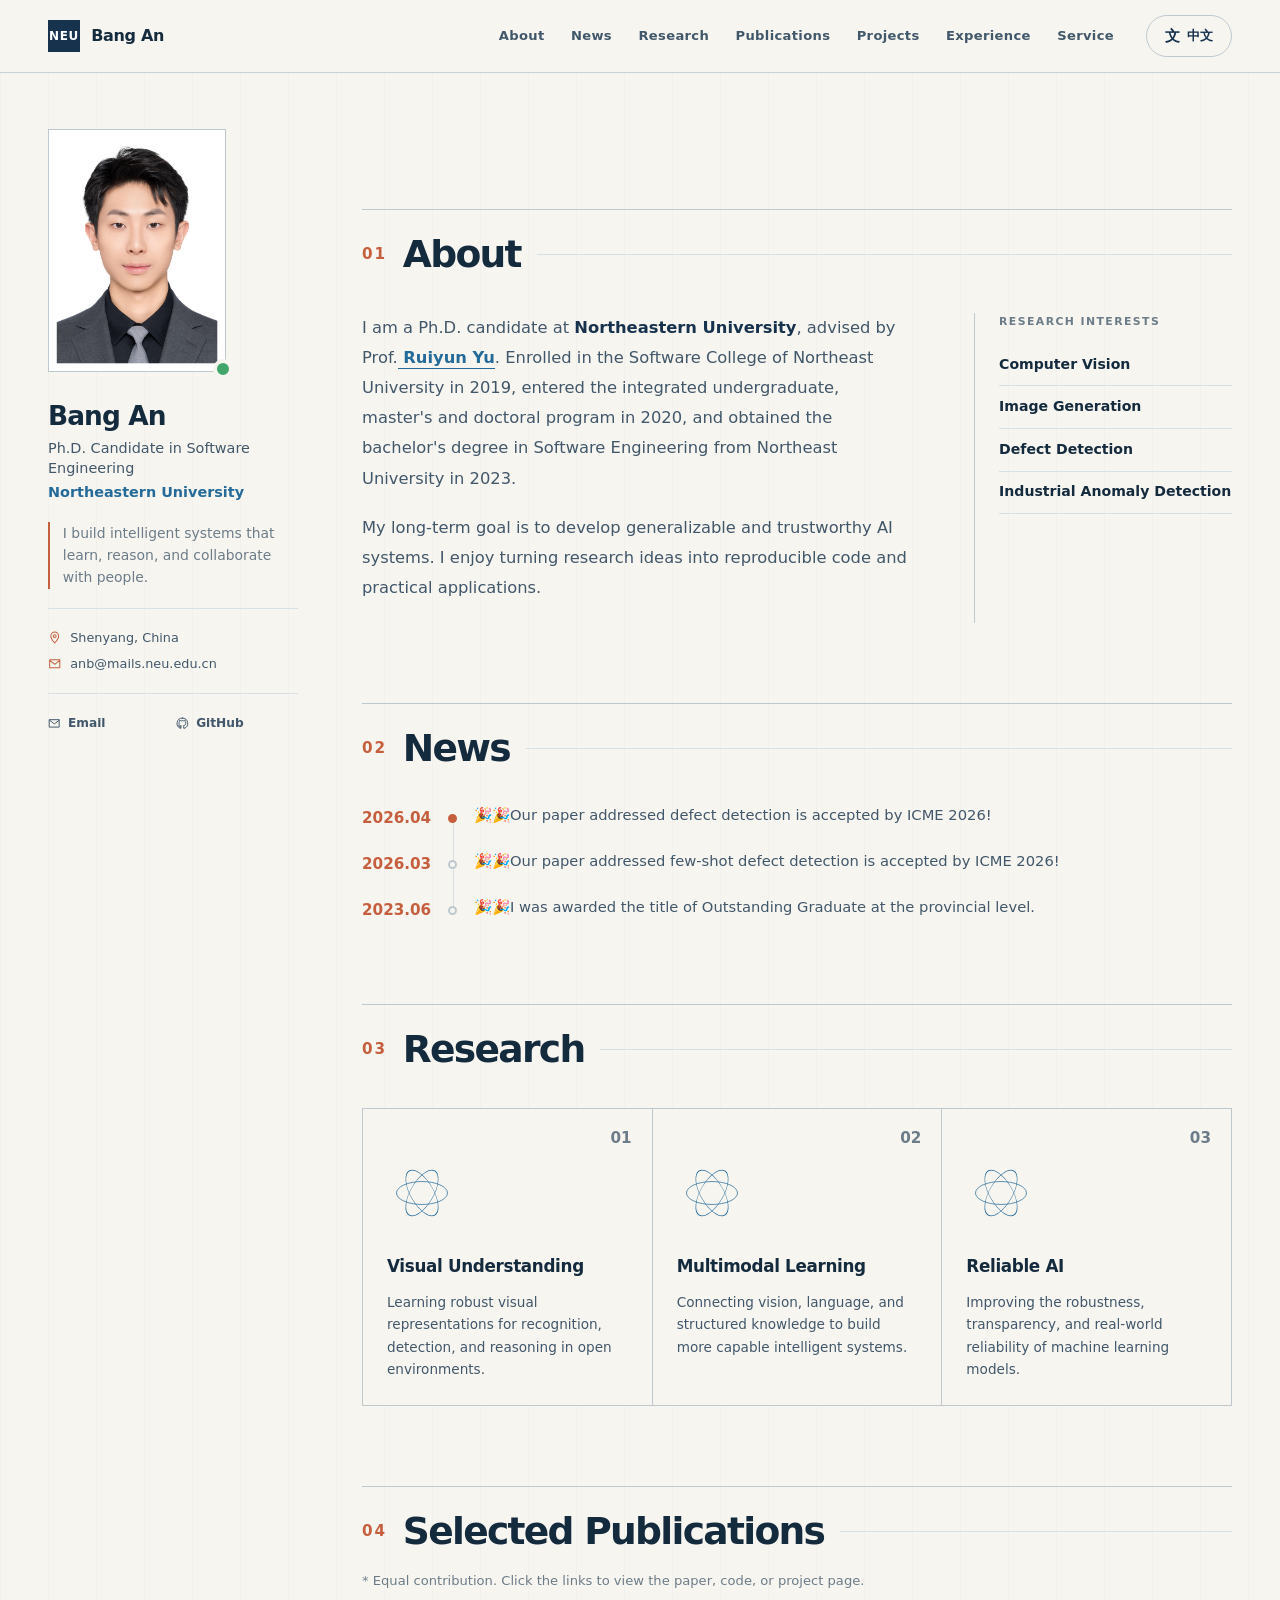
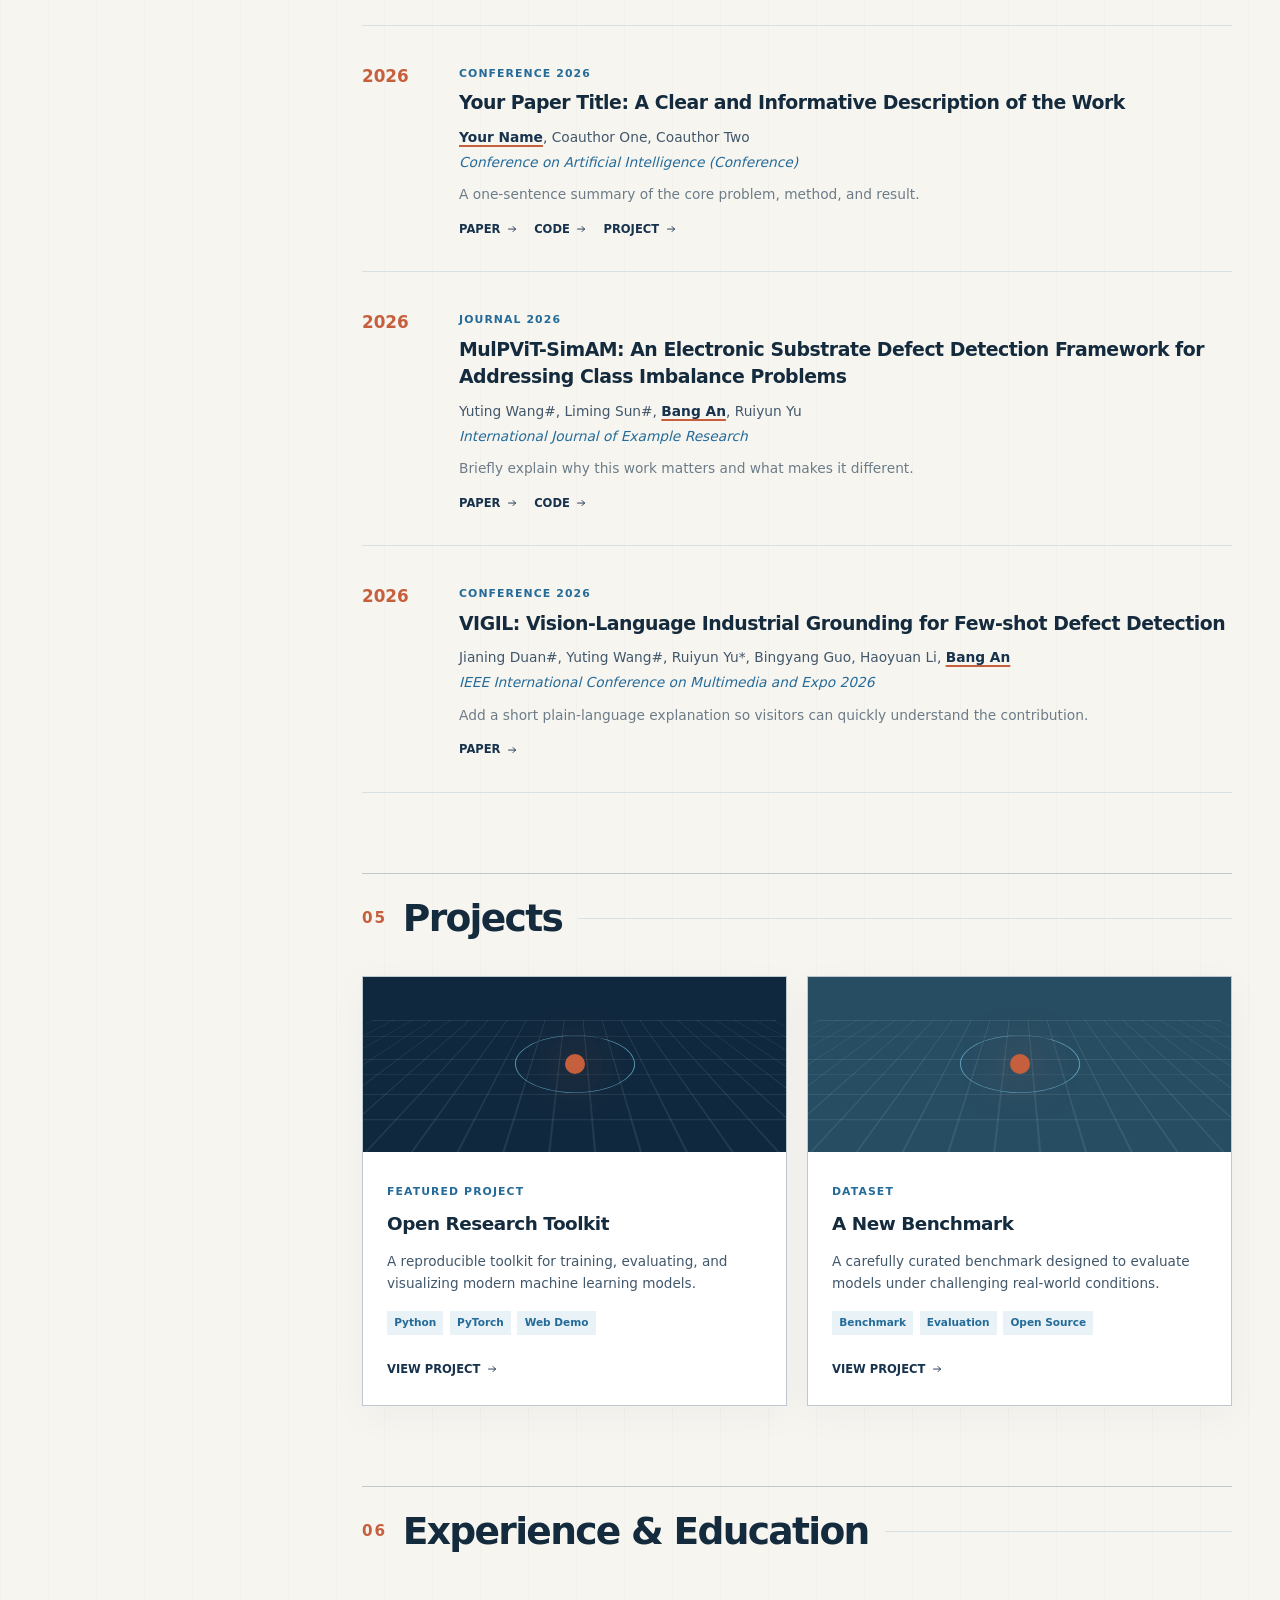
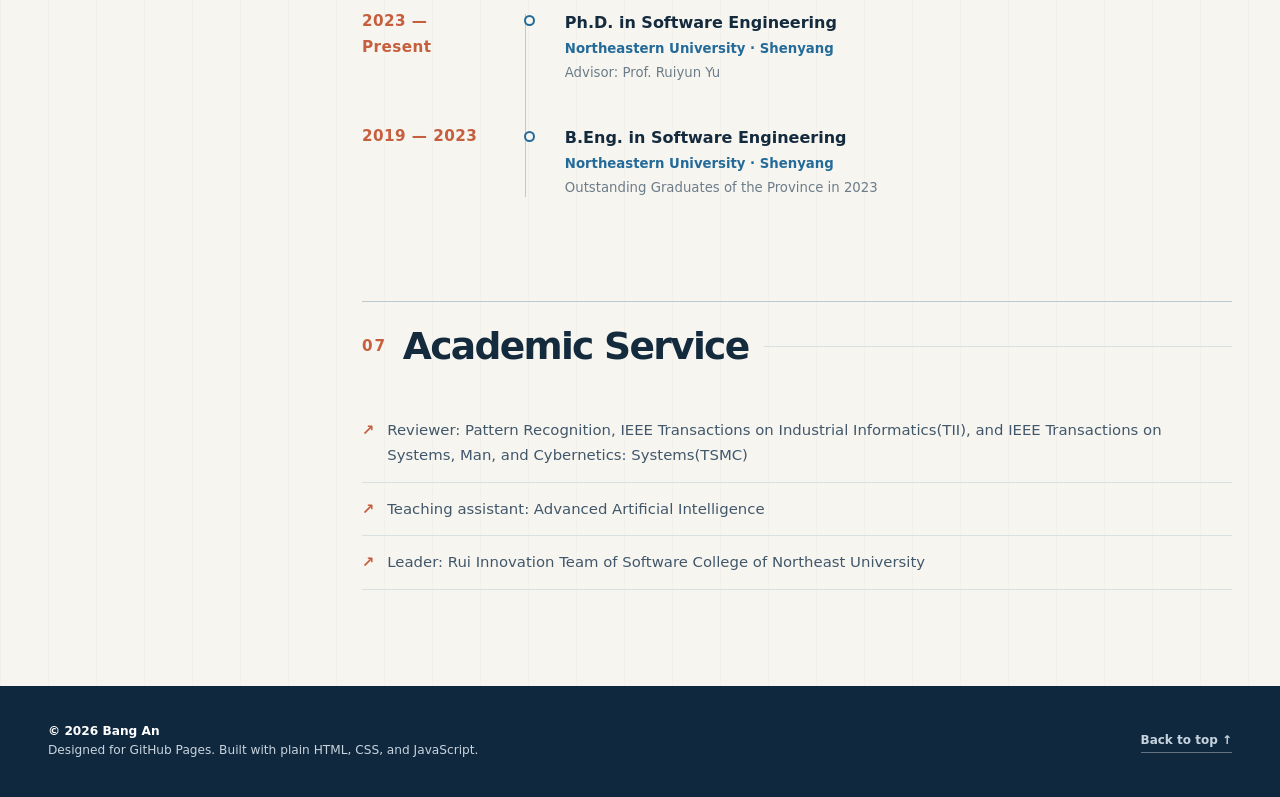
==== commit 437c3a15: "Revert "合并远程文件" This reverts commit d439ecde4c81ea90fe10e65dffbd37e05f760ab8, reversing changes made" ====
--- a/index.html
+++ b/index.html
@@ -1,4 +1,3 @@
-<<<<<<< HEAD
 <!doctype html>
 <html lang="en">
   <head>
@@ -60,960 +59,3 @@
     <script src="assets/app.js"></script>
   </body>
 </html>
-=======
-<!DOCTYPE html>
-<html lang="en">
-<head>
-    <meta charset="UTF-8">
-    <title>Bang An</title>
-    <meta name="viewport" content="width=device-width, initial-scale=1.0">
-    <!-- Publications API and Styles -->
-    <link rel="stylesheet" href="publications-styles.css">
-    <link rel="stylesheet" href="projects-styles.css">
-    <link rel="stylesheet" href="awards-styles.css">
-    <link rel="stylesheet" href="personal-styles.css">
-    <link rel="stylesheet" href="contact-styles.css">
-    <style>
-        * {
-            margin: 0;
-            padding: 0;
-            box-sizing: border-box;
-        }
-
-        body {
-            font-family: -apple-system, BlinkMacSystemFont, 'Segoe UI', Roboto, 'Helvetica Neue', Arial, sans-serif;
-            background: #FFFFFF;
-            color: #000000;
-            min-height: 100vh;
-            padding: 40px 20px;
-        }
-
-        .main-container {
-            max-width: 1200px;
-            margin: 0 auto;
-            position: relative;
-        }
-
-        .avatar-container {
-            position: absolute;
-            top: 0;
-            left: 0;
-            z-index: 10;
-        }
-
-        .avatar {
-            width: 150px;
-            height: 150px;
-            border-radius: 50%;
-            border: 6px solid #fff;
-            box-shadow: 0 10px 30px rgba(0, 0, 0, 0.2);
-            overflow: hidden;
-            position: relative;
-        }
-
-        .profile-info {
-            margin-top: 20px;
-            text-align: center;
-        }
-
-        .profile-name-left {
-            font-size: 18px;
-            font-weight: 600;
-            color: #000000;
-            margin-bottom: 8px;
-        }
-
-        .profile-school {
-            font-size: 14px;
-            color: #000000;
-            font-weight: 400;
-        }
-
-        .avatar img {
-            width: 100%;
-            height: 100%;
-            object-fit: cover;
-        }
-
-        .profile-name-header {
-            margin-bottom: 60px;
-            padding-top: 20px;
-            padding-left: 40px;
-        }
-
-        .content-grid {
-            padding: 0 40px;
-        }
-
-        .profile-name {
-            font-size: 48px;
-            font-weight: 800;
-            color: #000000;
-            margin-bottom: 10px;
-            text-align: left;
-        }
-
-        .profile-subtitle {
-            font-size: 24px;
-            color: rgba(255, 255, 255, 0.9);
-            font-weight: 400;
-        }
-
-        .content-grid {
-            margin-top: 80px;
-        }
-
-        .section-card {
-            background: transparent;
-            padding: 20px 0;
-            margin-bottom: 30px;
-            border: none;
-            box-shadow: none;
-        }
-
-        /* 移除personal-info和contact的边框，全部采用隐形边界 */
-        .section-card#personal-info,
-        .section-card#contact {
-            background: transparent;
-            padding: 20px 0;
-            border: none;
-            border-radius: 0;
-        }
-
-        .section-card:hover {
-            transform: none;
-            box-shadow: none;
-        }
-
-        .section-title {
-            font-size: 28px;
-            font-weight: 700;
-            color: #000000;
-            margin-bottom: 25px;
-            position: relative;
-            padding-bottom: 15px;
-        }
-
-        .section-title::after {
-            content: '';
-            position: absolute;
-            bottom: 0;
-            left: 0;
-            width: 60px;
-            height: 4px;
-            background: #1976D2;
-            border-radius: 2px;
-        }
-
-        .section-content {
-            color: #000000;
-            line-height: 1.8;
-            font-size: 16px;
-        }
-
-        .section-content p {
-            margin-bottom: 15px;
-        }
-
-        .contact-grid {
-            display: grid;
-            grid-template-columns: 1fr;
-            gap: 20px;
-        }
-
-        .contact-item {
-            display: flex;
-            align-items: center;
-            gap: 15px;
-            padding: 15px;
-            background: #F5F5F5;
-            border-radius: 10px;
-            transition: background 0.3s ease;
-        }
-
-        .contact-item:hover {
-            background: #F5F5F5;
-        }
-
-        .contact-icon {
-            width: 24px;
-            height: 24px;
-            fill: #2246A6;
-        }
-
-        .contact-text {
-            color: #000000;
-            font-size: 16px;
-        }
-
-        .timeline {
-            position: relative;
-        }
-
-        .timeline::before {
-            content: '';
-            position: absolute;
-            left: 20px;
-            top: 0;
-            bottom: 0;
-            width: 2px;
-            background: #e0e0e0;
-        }
-
-        .timeline-item {
-            position: relative;
-            padding-left: 60px;
-            margin-bottom: 30px;
-        }
-
-        .timeline-dot {
-            position: absolute;
-            left: 14px;
-            top: 5px;
-            width: 14px;
-            height: 14px;
-            background: #2246A6;
-            border-radius: 50%;
-            border: 3px solid white;
-            box-shadow: 0 0 0 3px #667eea;
-        }
-
-        .timeline-date {
-            font-size: 14px;
-            color: #000000;
-            font-weight: 600;
-            margin-bottom: 5px;
-        }
-
-        .timeline-content {
-            color: #000000;
-        }
-
-        .team-tags {
-            display: flex;
-            flex-wrap: wrap;
-            gap: 12px;
-        }
-
-        .team-tag {
-            background: #ffffff;
-            color: white;
-            padding: 10px 20px;
-            border-radius: 25px;
-            font-size: 14px;
-            font-weight: 500;
-            transition: transform 0.2s ease, box-shadow 0.2s ease;
-        }
-
-        .team-tag:hover {
-            transform: translateY(-2px);
-            box-shadow: 0 5px 15px rgba(0, 0, 0, 0.15);
-        }
-
-        .team-section {
-            margin-bottom: 20px;
-        }
-
-        .team-subtitle {
-            font-size: 20px;
-            font-weight: 600;
-            color: #000000;
-            margin-bottom: 15px;
-        }
-
-        .team-description {
-            color: #000000;
-            line-height: 1.6;
-            margin-bottom: 15px;
-        }
-
-        /* 新布局样式 */
-        .layout-container {
-            display: flex;
-            min-height: 100vh;
-        }
-
-        .left-sidebar {
-            position: fixed;
-            top: 0;
-            left: 50px;
-            width: 280px;
-            height: 100vh;
-            background: #FFFFFF;
-            z-index: 10;
-            overflow-y: auto;
-            text-align: center;
-        }
-
-        .right-content {
-            flex: 1;
-            margin-left: 350px;
-            min-height: 100vh;
-            background: #FFFFFF;
-        }
-
-        .avatar-container {
-            padding: 40px 20px;
-            text-align: center;
-            margin-left: 40px;
-        }
-
-        .avatar {
-            position: relative;
-            right: -10px;
-        }
-
-        .profile-info {
-            margin-top: 20px;
-            text-align: center;
-        }
-
-        .profile-name-left {
-            font-size: 18px;
-            font-weight: 600;
-            color: #000000;
-            margin-bottom: 8px;
-        }
-
-        .profile-school {
-            font-size: 14px;
-            color: #000000;
-            font-weight: 400;
-        }
-
-        .nav-bar {
-            display: flex;
-            flex-direction: column;
-            gap: 10px;
-            margin-top: 30px;
-            width: 100%;
-        }
-
-        .nav-btn {
-            background: #FFFFFF;
-            border: 1px solid #2246A6;
-            border-radius: 10px;
-            padding: 12px 20px;
-            color: #000000;
-            font-size: 14px;
-            font-weight: 500;
-            cursor: pointer;
-            transition: all 0.3s ease;
-            text-align: center;
-        }
-
-        .nav-btn:hover {
-            background: #2246A6;
-            color: #FFFFFF;
-            transform: translateY(-2px);
-            box-shadow: 0 5px 15px rgba(34, 69, 166, 0.3);
-        }
-
-        
-        .papers-grid {
-            display: block; /* 改为块级布局，确保垂直排列 */
-        }
-
-        .papers-grid > * {
-            margin-bottom: 30px; /* 添加底部间距 */
-        }
-
-        .paper-card {
-            background: transparent;
-            border: none;
-            padding: 20px 0;
-            transition: none;
-        }
-
-        .paper-card:hover {
-            transform: none;
-            box-shadow: none;
-            background: transparent;
-        }
-
-        .paper-content {
-            display: block;
-        }
-
-        .paper-image {
-            margin: 15px 0 0 0;
-            text-align: left;
-            line-height: 0; /* 消除图片下方空白 */
-        }
-
-        .paper-image img {
-            max-width: 100%;
-            height: auto;
-            border-radius: 8px;
-            display: block; /* 直接显示完整图片 */
-        }
-
-        .paper-info {
-            display: block;
-        }
-
-        .paper-title {
-            font-size: 18px;
-            font-weight: 600;
-            color: #000000;
-            margin-bottom: 10px;
-        }
-
-        .paper-authors {
-            color: #000000;
-            font-size: 14px;
-            margin-bottom: 8px;
-        }
-
-        .author {
-            font-weight: 500;
-        }
-
-        .paper-venue {
-            color: #000000;
-            font-size: 14px;
-            font-weight: 500;
-            margin-bottom: 5px;
-        }
-
-        .paper-date {
-            color: #000000;
-            font-size: 12px;
-            margin-bottom: 15px;
-        }
-
-        .paper-links {
-            display: flex;
-            gap: 15px;
-            margin-bottom: 15px;
-        }
-
-        .paper-link {
-            color: #000000;
-            text-decoration: none;
-            font-size: 14px;
-            font-weight: 500;
-            transition: color 0.2s ease;
-        }
-
-        .paper-link:hover {
-            color: #764ba2;
-            text-decoration: underline;
-        }
-
-        .paper-abstract {
-            color: #000000;
-            line-height: 1.6;
-            font-size: 14px;
-            margin-bottom: 10px;
-        }
-
-        .paper-citations {
-            color: #000000;
-            font-size: 13px;
-            font-weight: 500;
-        }
-
-        .awards-grid {
-            display: grid;
-            grid-template-columns: 1fr;
-            gap: 20px;
-        }
-
-        .award-item {
-            display: flex;
-            gap: 20px;
-            padding: 15px 0;
-            background: transparent;
-            border: none;
-            transition: none;
-        }
-
-        .award-item:hover {
-            transform: none;
-            box-shadow: none;
-            background: transparent;
-        }
-
-        .award-icon {
-            font-size: 40px;
-            min-width: 60px;
-            text-align: center;
-        }
-
-        .award-content {
-            flex: 1;
-        }
-
-        .award-name {
-            font-size: 18px;
-            font-weight: 600;
-            color: #000000;
-            margin-bottom: 5px;
-        }
-
-        .award-date {
-            color: #000000;
-            font-size: 14px;
-            font-weight: 500;
-            margin-bottom: 3px;
-        }
-
-        .award-org {
-            color: #000000;
-            font-size: 14px;
-            margin-bottom: 8px;
-        }
-
-        .award-desc {
-            color: #000000;
-            line-height: 1.6;
-            font-size: 14px;
-        }
-
-        .projects-grid {
-            display: block; /* 改为块级布局，确保垂直排列 */
-        }
-
-        .projects-grid > * {
-            margin-bottom: 30px; /* 添加底部间距 */
-        }
-
-        .project-card {
-            background: transparent;
-            border: none;
-            padding: 20px 0;
-            transition: none;
-        }
-
-        .project-card:hover {
-            transform: none;
-            box-shadow: none;
-            background: transparent;
-        }
-
-        .project-content {
-            display: block;
-        }
-
-        .project-image {
-            margin: 15px 0 0 0;
-            text-align: left;
-        }
-
-        .project-image img {
-            max-width: 100%;
-            height: auto;
-            border-radius: 8px;
-        }
-
-        .project-info {
-            display: block;
-        }
-
-        .project-title {
-            font-size: 20px;
-            font-weight: 600;
-            color: #000000;
-            margin-bottom: 5px;
-        }
-
-        .project-duration {
-            color: #000000;
-            font-size: 14px;
-            font-weight: 500;
-        }
-
-        .project-description {
-            color: #000000;
-            line-height: 1.6;
-            margin-bottom: 15px;
-        }
-
-        .project-tech {
-            display: flex;
-            flex-wrap: wrap;
-            gap: 8px;
-            margin-bottom: 15px;
-        }
-
-        .tech-tag {
-            background: #ffffff;
-            color: white;
-            padding: 6px 12px;
-            border-radius: 15px;
-            font-size: 12px;
-            font-weight: 500;
-        }
-
-        .project-role,
-        .project-team {
-            color: #000000;
-            font-size: 14px;
-            margin-bottom: 8px;
-        }
-
-        .project-links {
-            display: flex;
-            gap: 15px;
-            margin-top: 15px;
-        }
-
-        .project-link {
-            color: #000000;
-            text-decoration: none;
-            font-size: 14px;
-            font-weight: 500;
-            transition: color 0.2s ease;
-        }
-
-        .project-link:hover {
-            color: #764ba2;
-            text-decoration: underline;
-        }
-
-        .profile-name-header {
-            background: #FFFFFF;
-            padding: 40px 30px;
-            margin-bottom: 40px;
-            border-bottom: 1px solid #2246A6;
-        }
-
-        .profile-name {
-            font-size: 42px;
-            font-weight: 800;
-            color: #000000;
-            margin-bottom: 10px;
-            text-shadow: none;
-        }
-
-        .profile-subtitle {
-            font-size: 20px;
-            color: rgba(255, 255, 255, 0.9);
-            font-weight: 400;
-        }
-
-        .content-grid {
-            padding:1px;
-        }
-
-        .section-card {
-            margin-bottom: 60px;
-        }
-
-        @media (max-width: 968px) {
-            .layout-container {
-                flex-direction: column;
-            }
-
-            .left-sidebar {
-                position: relative;
-                width: 100%;
-                height: auto;
-                box-shadow: none;
-                border-bottom: 1px solid rgba(0, 0, 0, 0.1);
-            }
-
-            .right-content {
-                margin-left: 0;
-            }
-
-            .nav-bar {
-                flex-direction: row;
-                flex-wrap: wrap;
-                justify-content: center;
-            }
-
-            .nav-btn {
-                flex: 1;
-                min-width: 150px;
-                max-width: 200px;
-            }
-        }
-
-        @media (max-width: 600px) {
-            .avatar-container {
-                padding: 30px 20px;
-            }
-
-            .nav-bar {
-                flex-direction: column;
-            }
-
-            .nav-btn {
-                min-width: auto;
-                max-width: none;
-            }
-
-            .content-grid {
-                padding: 20px;
-            }
-
-            .profile-name {
-                font-size: 28px;
-            }
-
-            .profile-subtitle {
-                font-size: 16px;
-            }
-        }
-
-        @media (max-width: 968px) {
-            .content-grid {
-                grid-template-columns: 1fr;
-                gap: 30px;
-            }
-
-            .profile-name {
-                font-size: 36px;
-            }
-
-            .profile-subtitle {
-                font-size: 20px;
-            }
-
-            .avatar {
-                width: 120px;
-                height: 120px;
-            }
-
-            .section-card {
-                padding: 30px;
-            }
-        }
-
-        @media (max-width: 600px) {
-            .profile-name-header {
-                margin-top: 100px;
-                margin-bottom: 40px;
-            }
-
-            .profile-name {
-                font-size: 28px;
-            }
-
-            .section-title {
-                font-size: 24px;
-            }
-        }
-
-        /* 语言切换按钮样式 */
-        .language-toggle-btn {
-            position: fixed;
-            top: 20px;
-            right: 20px;
-            width: 60px;
-            height: 60px;
-            border-radius: 50%;
-            background: #2246A6;
-            border: none;
-            cursor: pointer;
-            box-shadow: 0 4px 12px rgba(34, 69, 166, 0.2);
-            transition: all 0.3s ease;
-            font-size: 14px;
-            font-weight: 500;
-            color: #FFFFFF;
-            z-index: 1000;
-            display: flex;
-            align-items: center;
-            justify-content: center;
-        }
-
-        .language-toggle-btn:hover {
-            background: #2246A6;
-            transform: scale(1.05);
-            box-shadow: 0 6px 16px rgba(34, 69, 166, 0.3);
-        }
-
-        .language-toggle-btn:active {
-            transform: scale(0.95);
-        }
-
-        .language-toggle-btn[data-lang="en"] {
-            font-size: 12px;
-        }
-    </style>
-</head>
-<body>
-    <!-- 语言切换按钮 -->
-    <button id="language-toggle" class="language-toggle-btn" data-lang="zh">语言</button>
-
-    <div class="layout-container">
-        <!-- 左侧固定区域 -->
-        <div class="left-sidebar">
-            <div class="avatar-container">
-                <div class="avatar" id="avatar-container">
-                    <img id="avatar-image" src="https://github.com/BangAnA/BangAnA.github.io/blob/main/src/avatar.jpg" alt="User Avatar" style="display: none; width: 100%; height: 100%; object-fit: cover; border-radius: 50%;">
-                    <!-- Default avatar will be set by JavaScript -->
-                </div>
-                <div class="profile-info">
-                    <h3 class="profile-name-left">Bang An</h3>
-                    <p class="profile-school">Northeastern University</p>
-                </div>
-                <nav class="nav-bar">
-                    <button class="nav-btn" data-target="personal-info">Personal Introduction</button>
-                    <button class="nav-btn" data-target="papers">Publications</button>
-                    <button class="nav-btn" data-target="awards">Awards & Honors</button>
-                    <button class="nav-btn" data-target="projects">Projects</button>
-                    <button class="nav-btn" data-target="contact">Contact Information</button>
-                </nav>
-            </div>
-        </div>
-
-        <!-- 右侧滚动区域 -->
-        <div class="right-content">
-            <div class="profile-name-header">
-                <h1 class="profile-name">Bang An</h1>
-            </div>
-
-            <div class="content-grid">
-                <div class="section-card" id="personal-info">
-                    <h2 class="section-title" data-lang-key="personal-info">Personal Introduction</h2>
-                    <div class="section-content">
-                        <div id="personal-container" class="personal-container">
-                            <!-- Personal info will be loaded here dynamically -->
-                            <div class="personal-loading">
-                                <div class="loading-spinner"></div>
-                                <p>Loading personal info...</p>
-                            </div>
-                        </div>
-                    </div>
-                </div>
-
-                <!-- Papers Section -->
-                <div class="section-card" id="papers">
-                    <h2 class="section-title" data-lang-key="papers">Publications</h2>
-                    <div class="section-content">
-                        <div id="publications-container" class="publications-container">
-                            <!-- Publications will be loaded here dynamically -->
-                            <div class="publications-loading">
-                                <div class="loading-spinner"></div>
-                                <p>Loading publications...</p>
-                            </div>
-                        </div>
-                    </div>
-                </div>
-
-                <!-- Awards Section -->
-                <div class="section-card" id="awards">
-                    <h2 class="section-title" data-lang-key="awards">Awards & Honors</h2>
-                    <div class="section-content">
-                        <div id="awards-container" class="awards-container">
-                            <!-- Awards will be loaded here dynamically -->
-                            <div class="awards-loading">
-                                <div class="loading-spinner"></div>
-                                <p>Loading awards...</p>
-                            </div>
-                        </div>
-                    </div>
-                </div>
-
-                <!-- Projects Section -->
-                <div class="section-card" id="projects">
-                    <h2 class="section-title" data-lang-key="projects">Projects</h2>
-                    <div class="section-content">
-                        <div id="projects-container" class="projects-container">
-                            <!-- Projects will be loaded here dynamically -->
-                            <div class="projects-loading">
-                                <div class="loading-spinner"></div>
-                                <p>Loading projects...</p>
-                            </div>
-                        </div>
-                    </div>
-                </div>
-
-                <div class="section-card" id="contact">
-                    <h2 class="section-title">Contact Information</h2>
-                    <div class="section-content">
-                        <div id="contact-container" class="contact-container">
-                            <!-- Contact info will be loaded here dynamically -->
-                            <div class="contact-loading">
-                                <div class="loading-spinner"></div>
-                                <p>Loading contact info...</p>
-                            </div>
-                        </div>
-                    </div>
-                </div>
-            </div>
-        </div>
-    </div>
-
-    <!-- API Scripts -->
-    <!-- Language Resources and Manager -->
-    <script src="language.js"></script>
-    <script src="language-manager.js"></script>
-
-    <!-- API Scripts -->
-    <script src="github-config.js"></script>
-    <script src="avatar-api.js"></script>
-    <script src="publications-api.js"></script>
-    <script src="projects-api.js"></script>
-    <script src="awards-api.js"></script>
-    <script src="personal-api.js"></script>
-    <script src="contact-api.js"></script>
-    <script>
-        // 获取所有导航按钮和对应的目标元素
-        const navButtons = document.querySelectorAll('.nav-btn');
-        const sections = {
-            'personal-info': document.getElementById('personal-info'),
-            'papers': document.getElementById('papers'),
-            'awards': document.getElementById('awards'),
-            'projects': document.getElementById('projects'),
-            'contact': document.getElementById('contact')
-        };
-
-        // 点击导航按钮时的平滑滚动
-        navButtons.forEach(button => {
-            button.addEventListener('click', () => {
-                const targetId = button.getAttribute('data-target');
-                const targetSection = sections[targetId];
-
-                if (targetSection) {
-                    targetSection.scrollIntoView({
-                        behavior: 'smooth',
-                        block: 'start'
-                    });
-                }
-            });
-        });
-
-        // Add smooth scrolling for all internal links
-        document.querySelectorAll('a[href^="#"]').forEach(anchor => {
-            anchor.addEventListener('click', function (e) {
-                e.preventDefault();
-                const target = document.querySelector(this.getAttribute('href'));
-                if (target) {
-                    target.scrollIntoView({
-                        behavior: 'smooth',
-                        block: 'start'
-                    });
-                }
-            });
-        });
-
-        // Add loading animation for cards
-        const observerOptions = {
-            threshold: 0.1,
-            rootMargin: '0px 0px -10px 0px'
-        };
-
-        const observer = new IntersectionObserver((entries) => {
-            entries.forEach(entry => {
-                if (entry.isIntersecting) {
-                    entry.target.style.opacity = '1';
-                    entry.target.style.transform = 'translateY(0)';
-                }
-            });
-        }, observerOptions);
-
-        // Observe all cards
-        document.querySelectorAll('.section-card, .paper-card, .award-item, .project-card').forEach(card => {
-            card.style.opacity = '0';
-            card.style.transform = 'translateY(20px)';
-            card.style.transition = 'opacity 0.6s ease, transform 0.6s ease';
-            observer.observe(card);
-        });
-    </script>
-</body>
-</html>
->>>>>>> 35a7db6bdb9ce82ee7c5cabb32e09ad558efa90a
